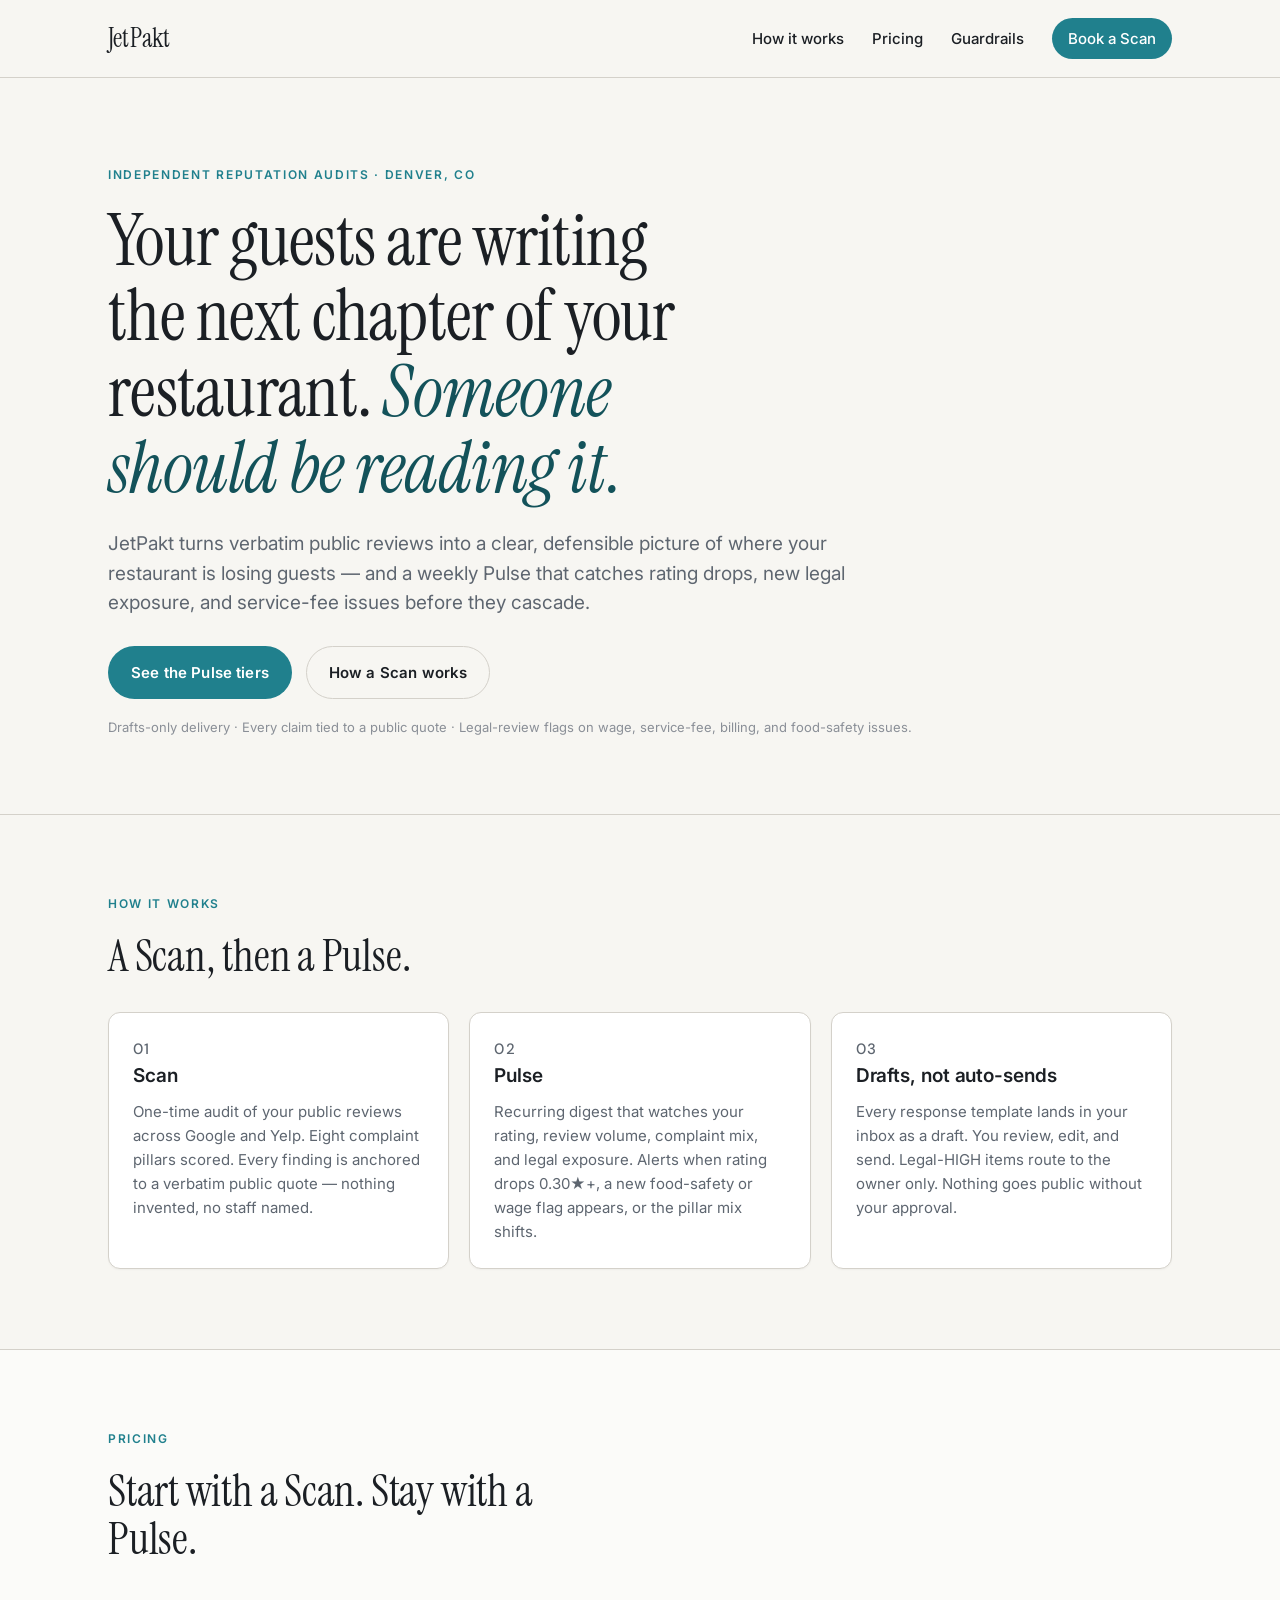
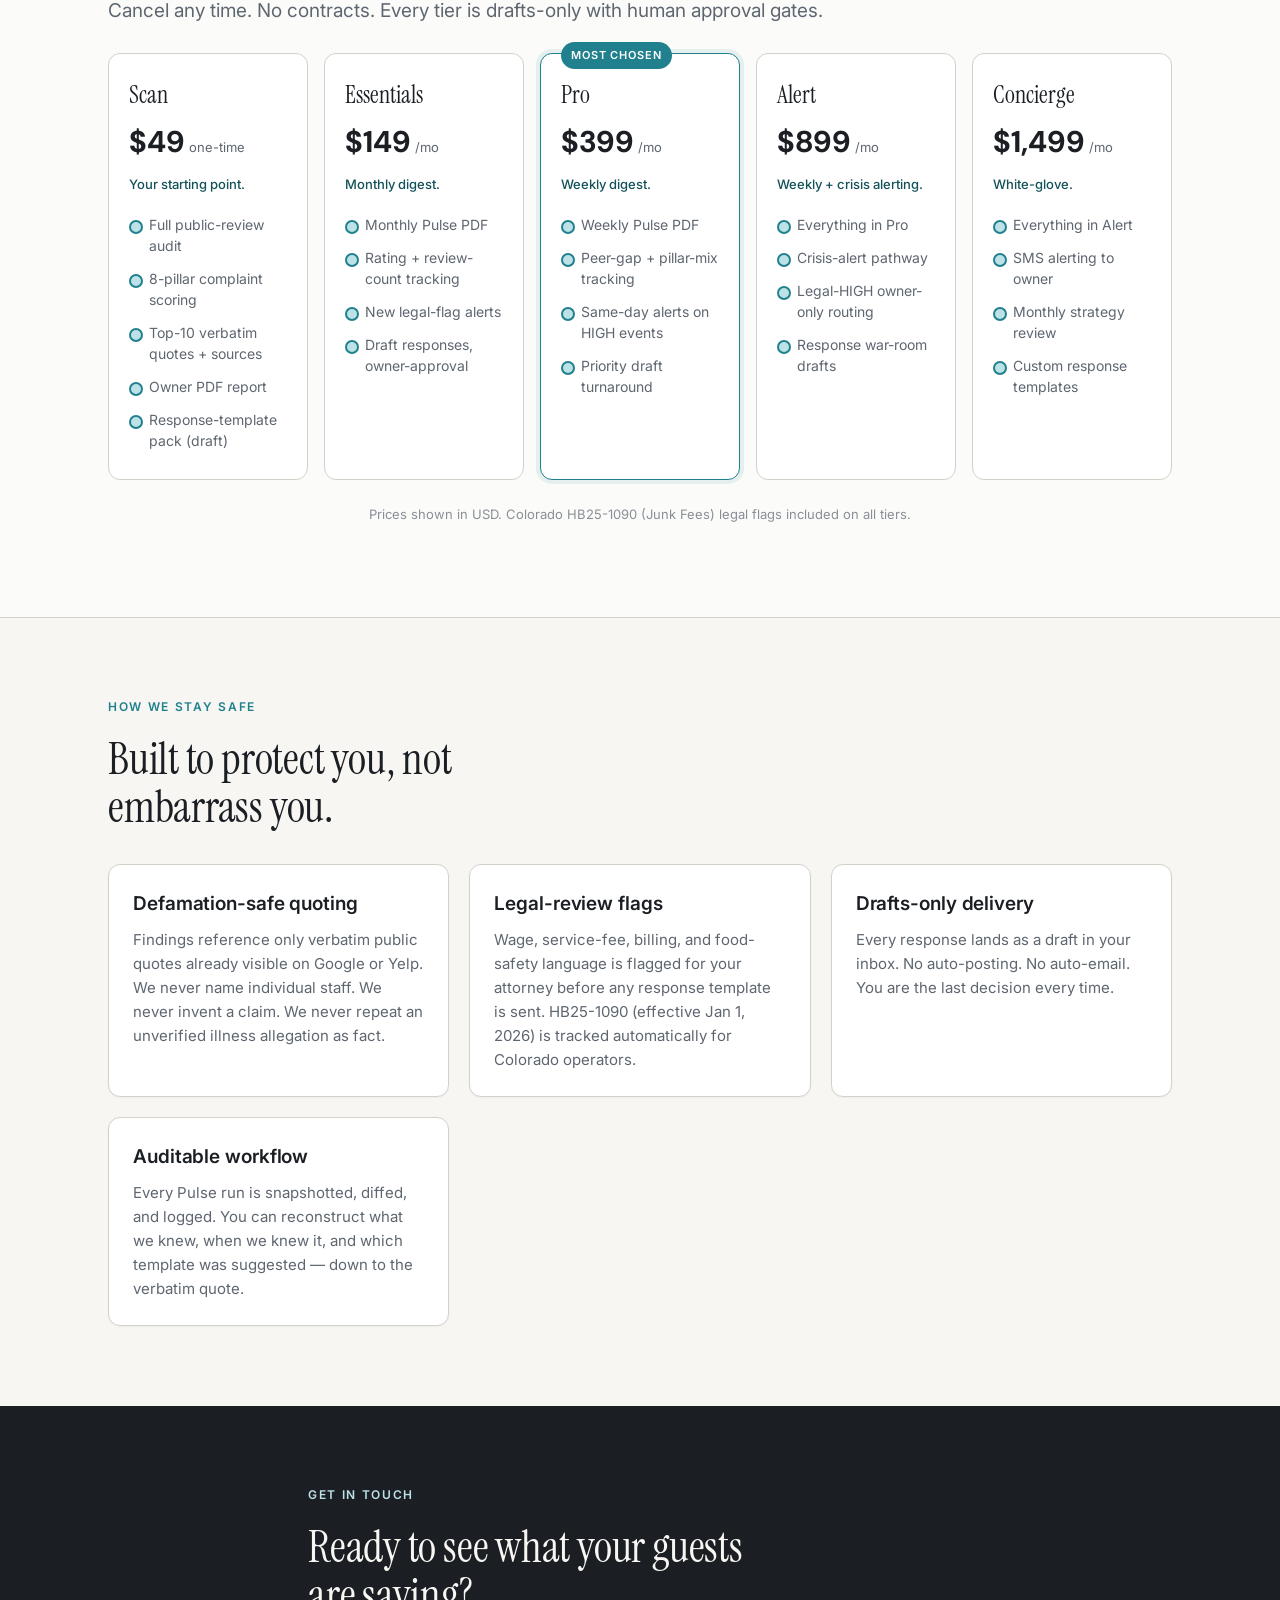
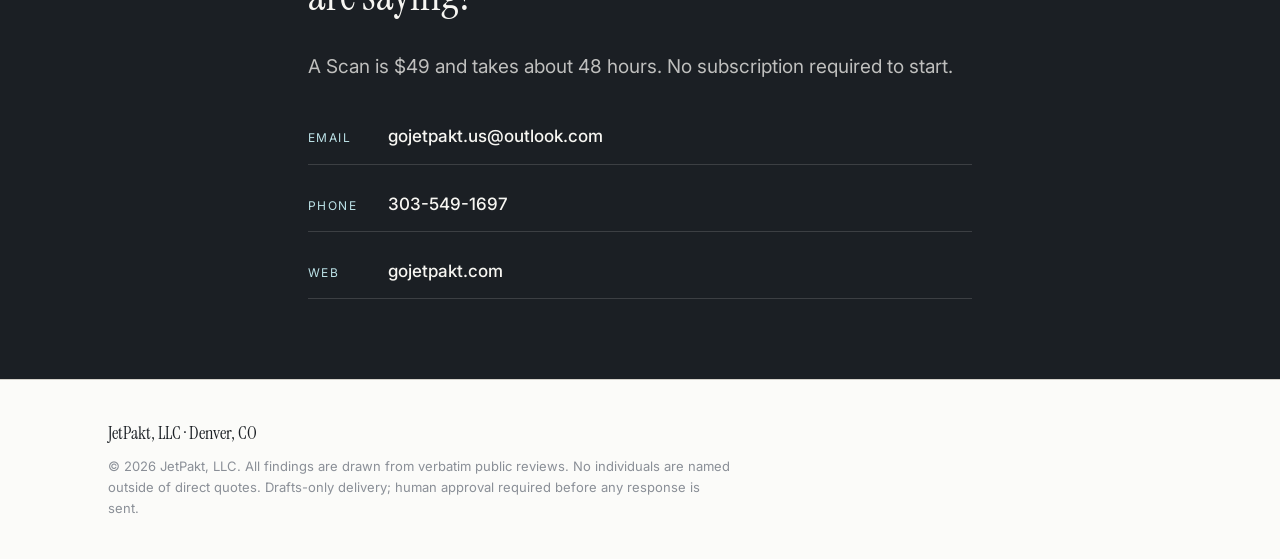
==== jetpakt-site/index.html @ 93d8b7d2 "Add JetPakt marketing landing + Netlify config - jetpakt-site/index.html, styles.css, README.md - In" ====
<!doctype html>
<html lang="en">
<head>
<meta charset="utf-8">
<meta name="viewport" content="width=device-width, initial-scale=1">
<title>JetPakt — Reputation Pulse for Denver Restaurants</title>
<meta name="description" content="JetPakt delivers an independent, verbatim-quoted reputation audit for Denver restaurants — with a recurring Pulse program that catches rating drops and legal risk before they become crises.">
<link rel="preconnect" href="https://fonts.googleapis.com">
<link rel="preconnect" href="https://fonts.gstatic.com" crossorigin>
<link href="https://fonts.googleapis.com/css2?family=Instrument+Serif:ital@0;1&family=Inter:wght@400;500;600;700&family=DM+Sans:wght@400;500;700&display=swap" rel="stylesheet">
<link rel="stylesheet" href="styles.css">
</head>
<body>

<header class="site-header">
  <div class="wrap">
    <a class="brand" href="/">
      <span class="brand-mark">JetPakt</span>
    </a>
    <nav class="site-nav">
      <a href="#how">How it works</a>
      <a href="#pricing">Pricing</a>
      <a href="#guardrails">Guardrails</a>
      <a class="nav-cta" href="#contact">Book a Scan</a>
    </nav>
  </div>
</header>

<main>

<section class="hero">
  <div class="wrap">
    <p class="eyebrow">Independent reputation audits · Denver, CO</p>
    <h1 class="display">
      Your guests are writing the next chapter of your restaurant. <em>Someone should be reading it.</em>
    </h1>
    <p class="lede">
      JetPakt turns verbatim public reviews into a clear, defensible picture of where your restaurant is losing guests — and a weekly Pulse that catches rating drops, new legal exposure, and service-fee issues before they cascade.
    </p>
    <div class="cta-row">
      <a class="btn btn-primary" href="#pricing">See the Pulse tiers</a>
      <a class="btn btn-ghost" href="#how">How a Scan works</a>
    </div>
    <p class="micro">Drafts-only delivery · Every claim tied to a public quote · Legal-review flags on wage, service-fee, billing, and food-safety issues.</p>
  </div>
</section>

<section class="section" id="how">
  <div class="wrap">
    <p class="eyebrow">How it works</p>
    <h2 class="h2">A Scan, then a Pulse.</h2>
    <div class="grid grid-3">
      <article class="card">
        <p class="card-num">01</p>
        <h3 class="h3">Scan</h3>
        <p>One-time audit of your public reviews across Google and Yelp. Eight complaint pillars scored. Every finding is anchored to a verbatim public quote — nothing invented, no staff named.</p>
      </article>
      <article class="card">
        <p class="card-num">02</p>
        <h3 class="h3">Pulse</h3>
        <p>Recurring digest that watches your rating, review volume, complaint mix, and legal exposure. Alerts when rating drops 0.30★+, a new food-safety or wage flag appears, or the pillar mix shifts.</p>
      </article>
      <article class="card">
        <p class="card-num">03</p>
        <h3 class="h3">Drafts, not auto-sends</h3>
        <p>Every response template lands in your inbox as a draft. You review, edit, and send. Legal-HIGH items route to the owner only. Nothing goes public without your approval.</p>
      </article>
    </div>
  </div>
</section>

<section class="section section-alt" id="pricing">
  <div class="wrap">
    <p class="eyebrow">Pricing</p>
    <h2 class="h2">Start with a Scan. Stay with a Pulse.</h2>
    <p class="lede narrow">Cancel any time. No contracts. Every tier is drafts-only with human approval gates.</p>

    <div class="pricing-row">
      <article class="tier">
        <h3 class="tier-name">Scan</h3>
        <p class="tier-price"><span class="amt">$49</span><span class="per">one-time</span></p>
        <p class="tier-tag">Your starting point.</p>
        <ul class="feat">
          <li>Full public-review audit</li>
          <li>8-pillar complaint scoring</li>
          <li>Top-10 verbatim quotes + sources</li>
          <li>Owner PDF report</li>
          <li>Response-template pack (draft)</li>
        </ul>
      </article>

      <article class="tier">
        <h3 class="tier-name">Essentials</h3>
        <p class="tier-price"><span class="amt">$149</span><span class="per">/mo</span></p>
        <p class="tier-tag">Monthly digest.</p>
        <ul class="feat">
          <li>Monthly Pulse PDF</li>
          <li>Rating + review-count tracking</li>
          <li>New legal-flag alerts</li>
          <li>Draft responses, owner-approval</li>
        </ul>
      </article>

      <article class="tier tier-featured">
        <p class="tier-badge">Most chosen</p>
        <h3 class="tier-name">Pro</h3>
        <p class="tier-price"><span class="amt">$399</span><span class="per">/mo</span></p>
        <p class="tier-tag">Weekly digest.</p>
        <ul class="feat">
          <li>Weekly Pulse PDF</li>
          <li>Peer-gap + pillar-mix tracking</li>
          <li>Same-day alerts on HIGH events</li>
          <li>Priority draft turnaround</li>
        </ul>
      </article>

      <article class="tier">
        <h3 class="tier-name">Alert</h3>
        <p class="tier-price"><span class="amt">$899</span><span class="per">/mo</span></p>
        <p class="tier-tag">Weekly + crisis alerting.</p>
        <ul class="feat">
          <li>Everything in Pro</li>
          <li>Crisis-alert pathway</li>
          <li>Legal-HIGH owner-only routing</li>
          <li>Response war-room drafts</li>
        </ul>
      </article>

      <article class="tier">
        <h3 class="tier-name">Concierge</h3>
        <p class="tier-price"><span class="amt">$1,499</span><span class="per">/mo</span></p>
        <p class="tier-tag">White-glove.</p>
        <ul class="feat">
          <li>Everything in Alert</li>
          <li>SMS alerting to owner</li>
          <li>Monthly strategy review</li>
          <li>Custom response templates</li>
        </ul>
      </article>
    </div>
    <p class="micro center">Prices shown in USD. Colorado HB25-1090 (Junk Fees) legal flags included on all tiers.</p>
  </div>
</section>

<section class="section" id="guardrails">
  <div class="wrap">
    <p class="eyebrow">How we stay safe</p>
    <h2 class="h2">Built to protect you, not embarrass you.</h2>
    <div class="grid grid-2">
      <article class="card">
        <h3 class="h3">Defamation-safe quoting</h3>
        <p>Findings reference only verbatim public quotes already visible on Google or Yelp. We never name individual staff. We never invent a claim. We never repeat an unverified illness allegation as fact.</p>
      </article>
      <article class="card">
        <h3 class="h3">Legal-review flags</h3>
        <p>Wage, service-fee, billing, and food-safety language is flagged for your attorney before any response template is sent. HB25-1090 (effective Jan 1, 2026) is tracked automatically for Colorado operators.</p>
      </article>
      <article class="card">
        <h3 class="h3">Drafts-only delivery</h3>
        <p>Every response lands as a draft in your inbox. No auto-posting. No auto-email. You are the last decision every time.</p>
      </article>
      <article class="card">
        <h3 class="h3">Auditable workflow</h3>
        <p>Every Pulse run is snapshotted, diffed, and logged. You can reconstruct what we knew, when we knew it, and which template was suggested — down to the verbatim quote.</p>
      </article>
    </div>
  </div>
</section>

<section class="section section-contact" id="contact">
  <div class="wrap narrow">
    <p class="eyebrow">Get in touch</p>
    <h2 class="h2">Ready to see what your guests are saying?</h2>
    <p class="lede">A Scan is $49 and takes about 48 hours. No subscription required to start.</p>
    <ul class="contact-list">
      <li><span class="label">Email</span><a href="mailto:gojetpakt.us@outlook.com">gojetpakt.us@outlook.com</a></li>
      <li><span class="label">Phone</span><a href="tel:+13035491697">303-549-1697</a></li>
      <li><span class="label">Web</span><a href="https://gojetpakt.com">gojetpakt.com</a></li>
    </ul>
  </div>
</section>

</main>

<footer class="site-footer">
  <div class="wrap">
    <p class="footer-brand">JetPakt, LLC · Denver, CO</p>
    <p class="footer-meta">© 2026 JetPakt, LLC. All findings are drawn from verbatim public reviews. No individuals are named outside of direct quotes. Drafts-only delivery; human approval required before any response is sent.</p>
  </div>
</footer>

</body>
</html>
---- jetpakt-site/styles.css ----
/* JetPakt — Marketing Landing
   Palette: Teal #20808D / Cream #F7F6F2 / Ink #1B1F24
   Typography: Instrument Serif (display) / Inter (UI) / DM Sans (numeric) */

:root {
  --teal: #20808D;
  --teal-ink: #13525A;
  --teal-soft: #BCE2E7;
  --cream: #F7F6F2;
  --surface: #FBFBF9;
  --border: #D4D1CA;
  --ink: #1B1F24;
  --ink-muted: #5E6670;
  --ink-faint: #8A8F97;
  --danger: #A13544;
  --maxw: 1120px;
  --shadow-sm: 0 1px 2px rgba(27, 31, 36, .04);
  --shadow-md: 0 4px 16px rgba(27, 31, 36, .06);
  --radius: 12px;
}

* { box-sizing: border-box; }

html, body { margin: 0; padding: 0; }

body {
  background: var(--cream);
  color: var(--ink);
  font-family: "Inter", system-ui, -apple-system, "Segoe UI", sans-serif;
  font-size: 17px;
  line-height: 1.55;
  -webkit-font-smoothing: antialiased;
  text-rendering: optimizeLegibility;
}

a { color: var(--teal); text-decoration: none; }
a:hover { color: var(--teal-ink); }

.wrap {
  max-width: var(--maxw);
  margin: 0 auto;
  padding: 0 28px;
}

.narrow { max-width: 720px; margin-left: auto; margin-right: auto; }

/* ---------- Header ---------- */

.site-header {
  position: sticky; top: 0; z-index: 40;
  background: rgba(247, 246, 242, .85);
  backdrop-filter: saturate(140%) blur(10px);
  -webkit-backdrop-filter: saturate(140%) blur(10px);
  border-bottom: 1px solid var(--border);
}

.site-header .wrap {
  display: flex; align-items: center; justify-content: space-between;
  padding-top: 18px; padding-bottom: 18px;
}

.brand-mark {
  font-family: "Instrument Serif", serif;
  font-size: 26px;
  letter-spacing: .2px;
  color: var(--ink);
}

.site-nav { display: flex; gap: 28px; align-items: center; }
.site-nav a {
  color: var(--ink);
  font-size: 15px;
  font-weight: 500;
}
.site-nav a:hover { color: var(--teal); }

.nav-cta {
  background: var(--teal);
  color: #fff !important;
  padding: 9px 16px;
  border-radius: 999px;
  font-weight: 600;
}
.nav-cta:hover { background: var(--teal-ink); color: #fff !important; }

/* ---------- Hero ---------- */

.hero { padding: 88px 0 64px; }

.eyebrow {
  font-family: "Inter", sans-serif;
  font-size: 12px;
  font-weight: 600;
  letter-spacing: .14em;
  text-transform: uppercase;
  color: var(--teal);
  margin: 0 0 18px;
}

.display {
  font-family: "Instrument Serif", serif;
  font-weight: 400;
  font-size: clamp(40px, 6.2vw, 72px);
  line-height: 1.05;
  letter-spacing: -0.01em;
  margin: 0 0 24px;
  max-width: 18ch;
  color: var(--ink);
}

.display em {
  font-style: italic;
  color: var(--teal-ink);
}

.lede {
  font-size: 19px;
  line-height: 1.55;
  color: var(--ink-muted);
  max-width: 62ch;
  margin: 0 0 28px;
}

.lede.narrow { margin-left: 0; }

.cta-row { display: flex; gap: 14px; flex-wrap: wrap; margin-bottom: 18px; }

.btn {
  display: inline-block;
  padding: 14px 22px;
  border-radius: 999px;
  font-weight: 600;
  font-size: 15px;
  letter-spacing: .01em;
  border: 1px solid transparent;
  transition: background .15s ease, border-color .15s ease, color .15s ease;
}

.btn-primary {
  background: var(--teal);
  color: #fff;
}
.btn-primary:hover { background: var(--teal-ink); color: #fff; }

.btn-ghost {
  background: transparent;
  color: var(--ink);
  border-color: var(--border);
}
.btn-ghost:hover { border-color: var(--ink); }

.micro {
  font-size: 13px;
  color: var(--ink-faint);
  margin-top: 12px;
}
.micro.center { text-align: center; margin-top: 24px; }

/* ---------- Sections ---------- */

.section { padding: 80px 0; border-top: 1px solid var(--border); }
.section-alt { background: var(--surface); }

.h2 {
  font-family: "Instrument Serif", serif;
  font-weight: 400;
  font-size: clamp(30px, 4vw, 44px);
  line-height: 1.1;
  letter-spacing: -0.005em;
  margin: 0 0 32px;
  max-width: 22ch;
}

.h3 {
  font-family: "Inter", sans-serif;
  font-weight: 600;
  font-size: 19px;
  margin: 0 0 10px;
  letter-spacing: -0.005em;
}

.grid { display: grid; gap: 20px; }
.grid-2 { grid-template-columns: repeat(auto-fit, minmax(280px, 1fr)); }
.grid-3 { grid-template-columns: repeat(auto-fit, minmax(260px, 1fr)); }

.card {
  background: #fff;
  border: 1px solid var(--border);
  border-radius: var(--radius);
  padding: 24px;
  box-shadow: var(--shadow-sm);
}

.card p { color: var(--ink-muted); margin: 0; font-size: 15px; line-height: 1.6; }

.card-num {
  font-family: "DM Sans", sans-serif;
  font-weight: 500;
  font-size: 13px;
  color: var(--teal);
  letter-spacing: .08em;
  margin: 0 0 10px;
}

/* ---------- Pricing ---------- */

.pricing-row {
  display: grid;
  grid-template-columns: repeat(auto-fit, minmax(200px, 1fr));
  gap: 16px;
  margin-top: 12px;
}

.tier {
  background: #fff;
  border: 1px solid var(--border);
  border-radius: var(--radius);
  padding: 22px 20px;
  position: relative;
  display: flex;
  flex-direction: column;
}

.tier-featured {
  border-color: var(--teal);
  box-shadow: 0 0 0 4px rgba(32, 128, 141, .10);
}

.tier-badge {
  position: absolute;
  top: -12px;
  left: 20px;
  background: var(--teal);
  color: #fff;
  font-size: 11px;
  font-weight: 600;
  letter-spacing: .08em;
  text-transform: uppercase;
  padding: 5px 10px;
  border-radius: 999px;
  margin: 0;
}

.tier-name {
  font-family: "Instrument Serif", serif;
  font-weight: 400;
  font-size: 24px;
  margin: 0 0 6px;
  color: var(--ink);
}

.tier-price { margin: 0 0 4px; }
.tier-price .amt {
  font-family: "DM Sans", sans-serif;
  font-weight: 700;
  font-size: 30px;
  font-variant-numeric: tabular-nums lining-nums;
  color: var(--ink);
}
.tier-price .per {
  font-size: 13px;
  color: var(--ink-muted);
  margin-left: 4px;
}

.tier-tag {
  font-size: 13px;
  color: var(--teal-ink);
  margin: 4px 0 14px;
  font-weight: 500;
}

.feat { list-style: none; padding: 0; margin: 0; }
.feat li {
  font-size: 14px;
  line-height: 1.5;
  color: var(--ink-muted);
  padding: 6px 0 6px 20px;
  position: relative;
}
.feat li::before {
  content: "";
  position: absolute;
  left: 0; top: 12px;
  width: 10px; height: 10px;
  border-radius: 50%;
  background: var(--teal-soft);
  border: 2px solid var(--teal);
}

/* ---------- Contact ---------- */

.section-contact { background: var(--ink); color: var(--cream); border-top: none; }
.section-contact .eyebrow { color: var(--teal-soft); }
.section-contact .h2 { color: var(--cream); }
.section-contact .lede { color: rgba(247, 246, 242, .75); }

.contact-list {
  list-style: none; padding: 0;
  margin: 24px 0 0;
  display: grid;
  gap: 12px;
}
.contact-list li {
  display: grid;
  grid-template-columns: 80px 1fr;
  align-items: baseline;
  padding: 14px 0;
  border-bottom: 1px solid rgba(247, 246, 242, .15);
}
.contact-list .label {
  font-size: 12px;
  letter-spacing: .12em;
  text-transform: uppercase;
  color: var(--teal-soft);
}
.contact-list a {
  color: var(--cream);
  font-size: 17px;
  font-weight: 500;
}
.contact-list a:hover { color: var(--teal-soft); }

/* ---------- Footer ---------- */

.site-footer {
  background: var(--surface);
  border-top: 1px solid var(--border);
  padding: 40px 0;
}
.footer-brand {
  font-family: "Instrument Serif", serif;
  font-size: 18px;
  margin: 0 0 8px;
  color: var(--ink);
}
.footer-meta {
  font-size: 13px;
  color: var(--ink-faint);
  max-width: 78ch;
  margin: 0;
  line-height: 1.6;
}

/* ---------- Responsive ---------- */

@media (max-width: 720px) {
  .site-nav { gap: 14px; }
  .site-nav a:not(.nav-cta) { display: none; }
  .hero { padding: 56px 0 40px; }
  .section { padding: 56px 0; }
}

@media (prefers-reduced-motion: reduce) {
  * { transition: none !important; animation: none !important; }
}
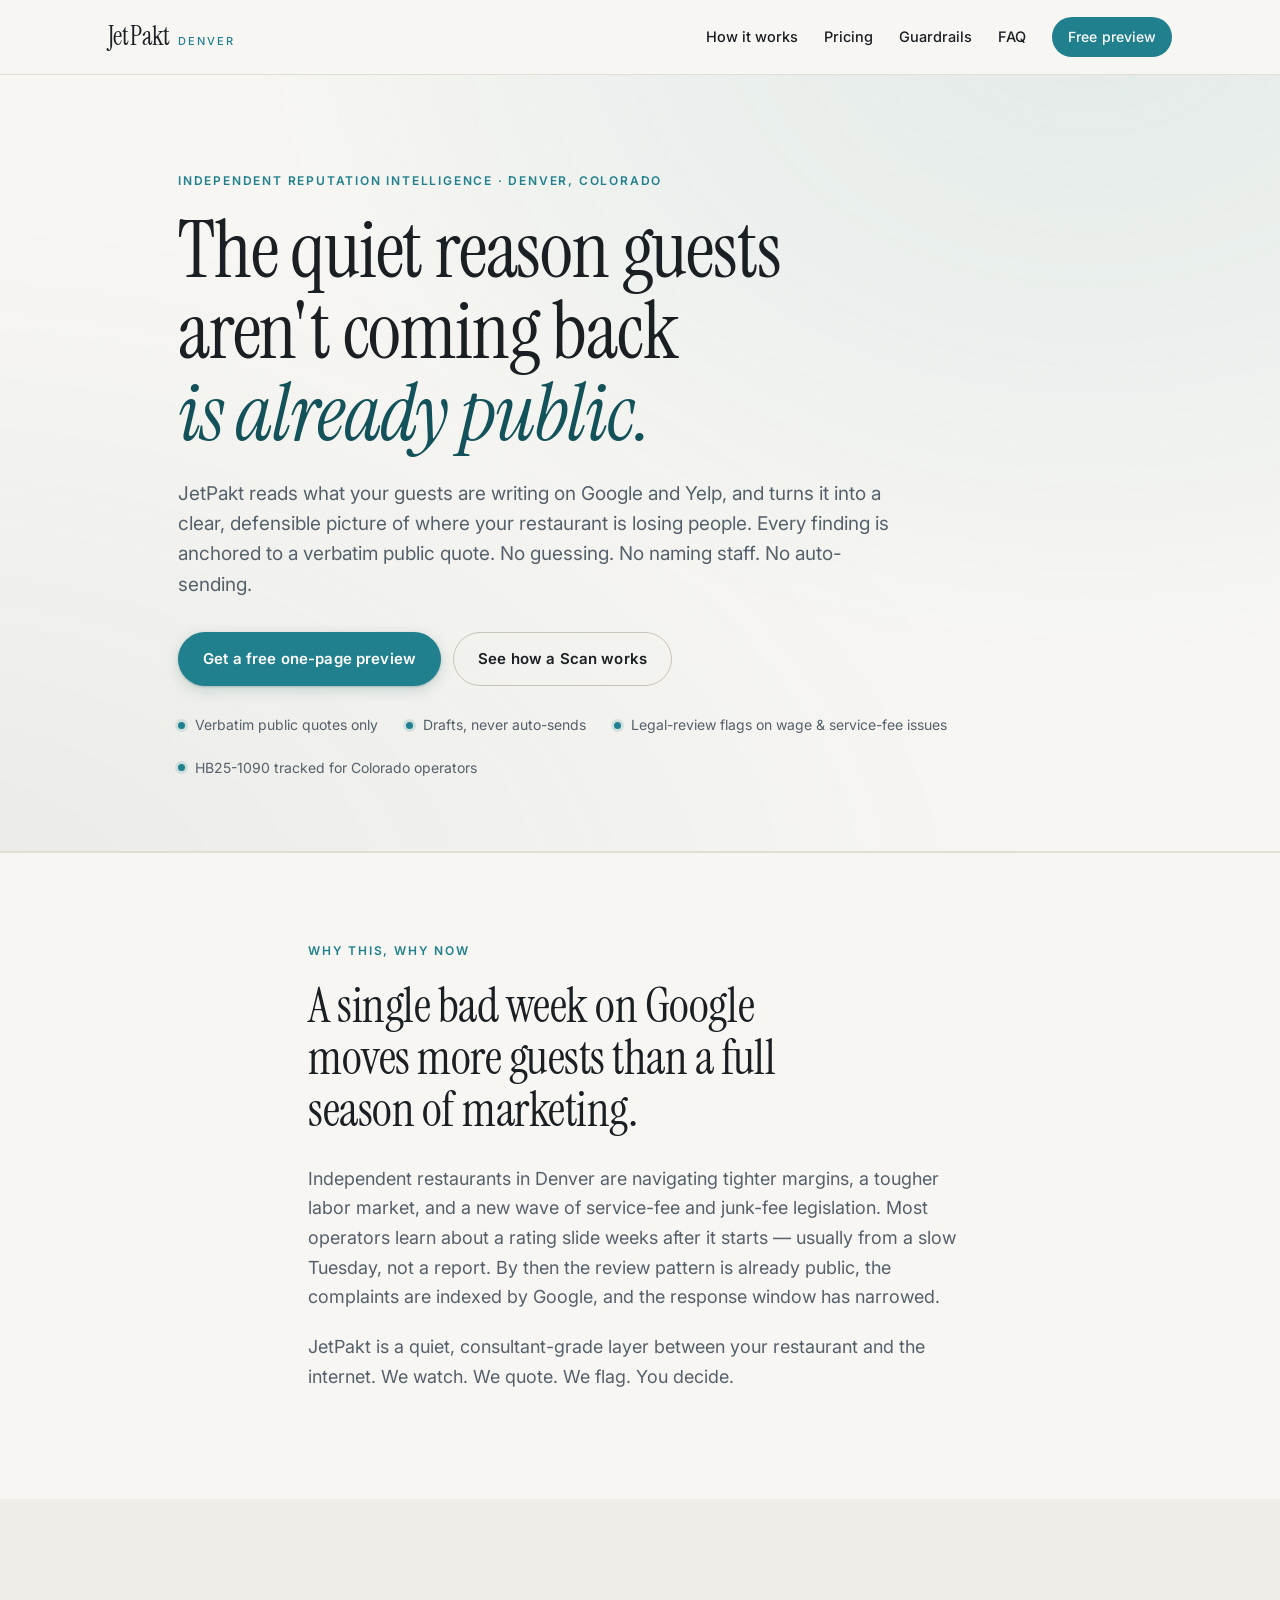
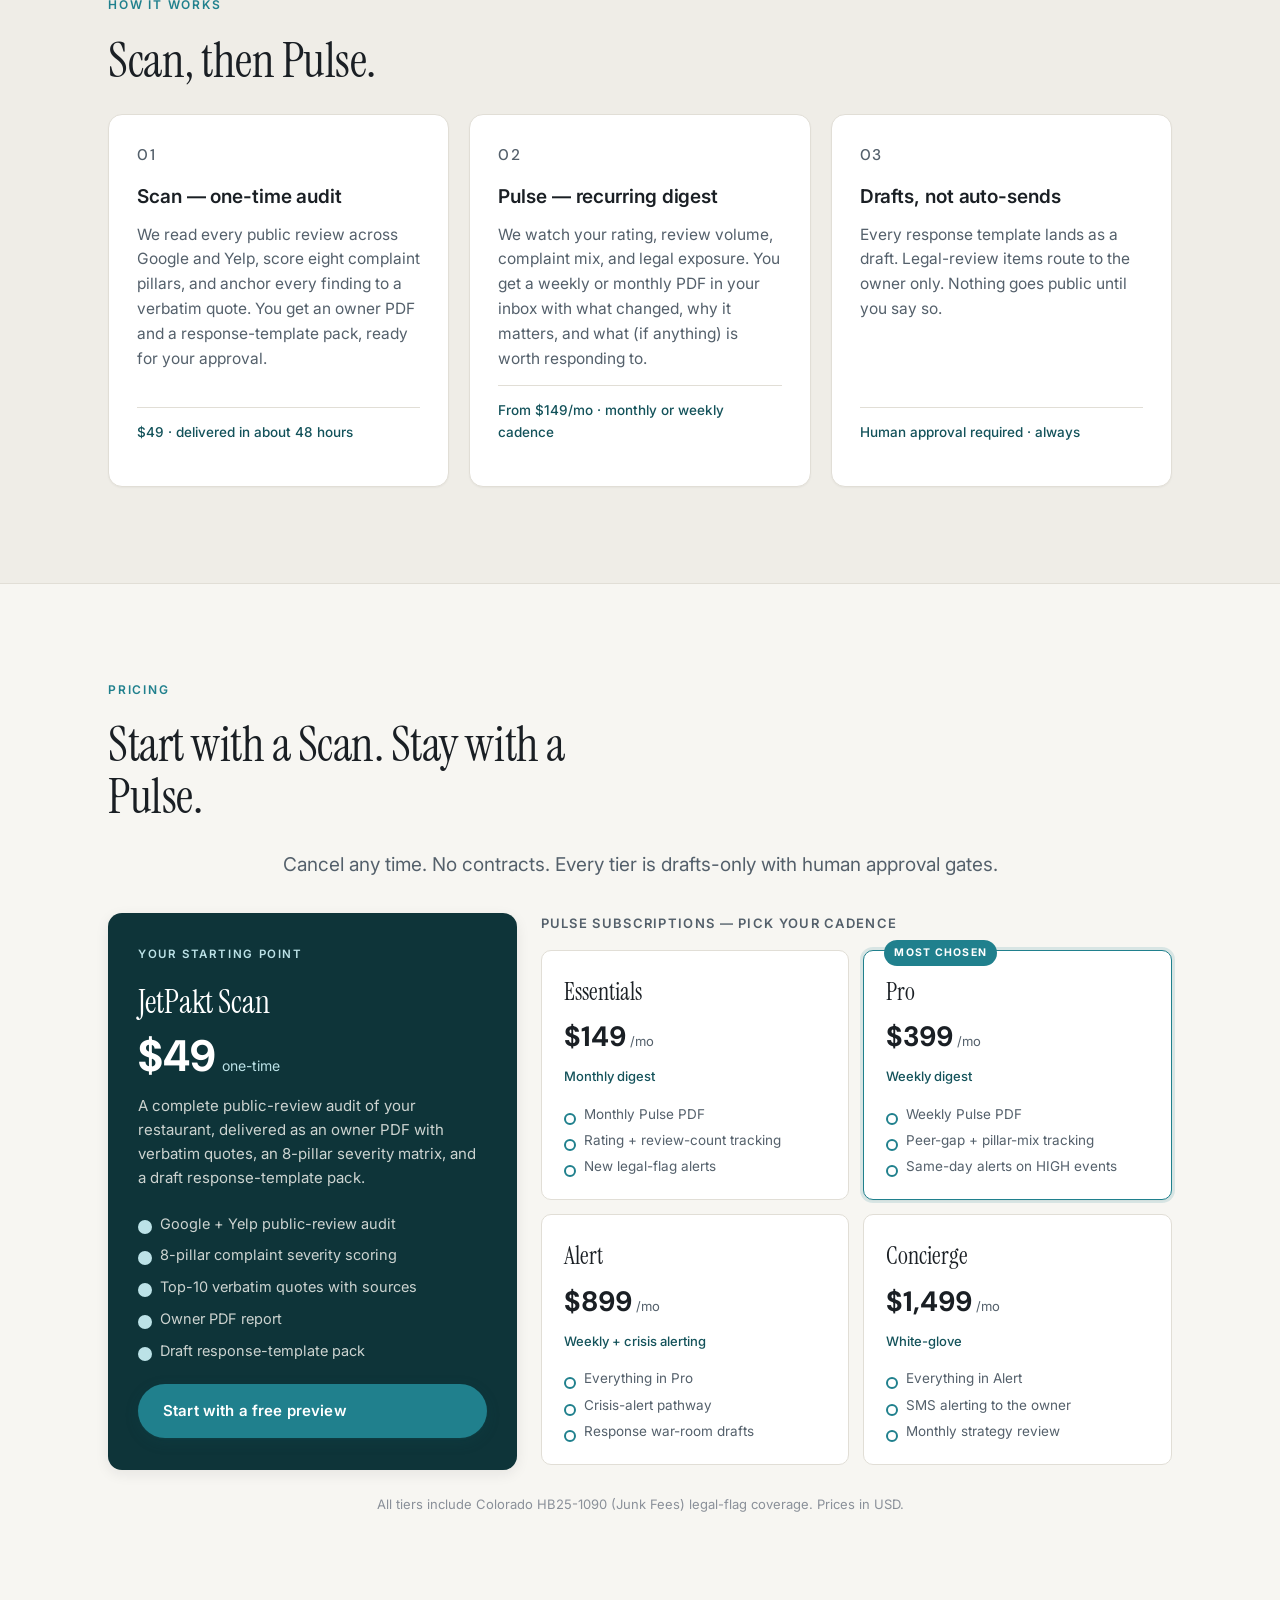
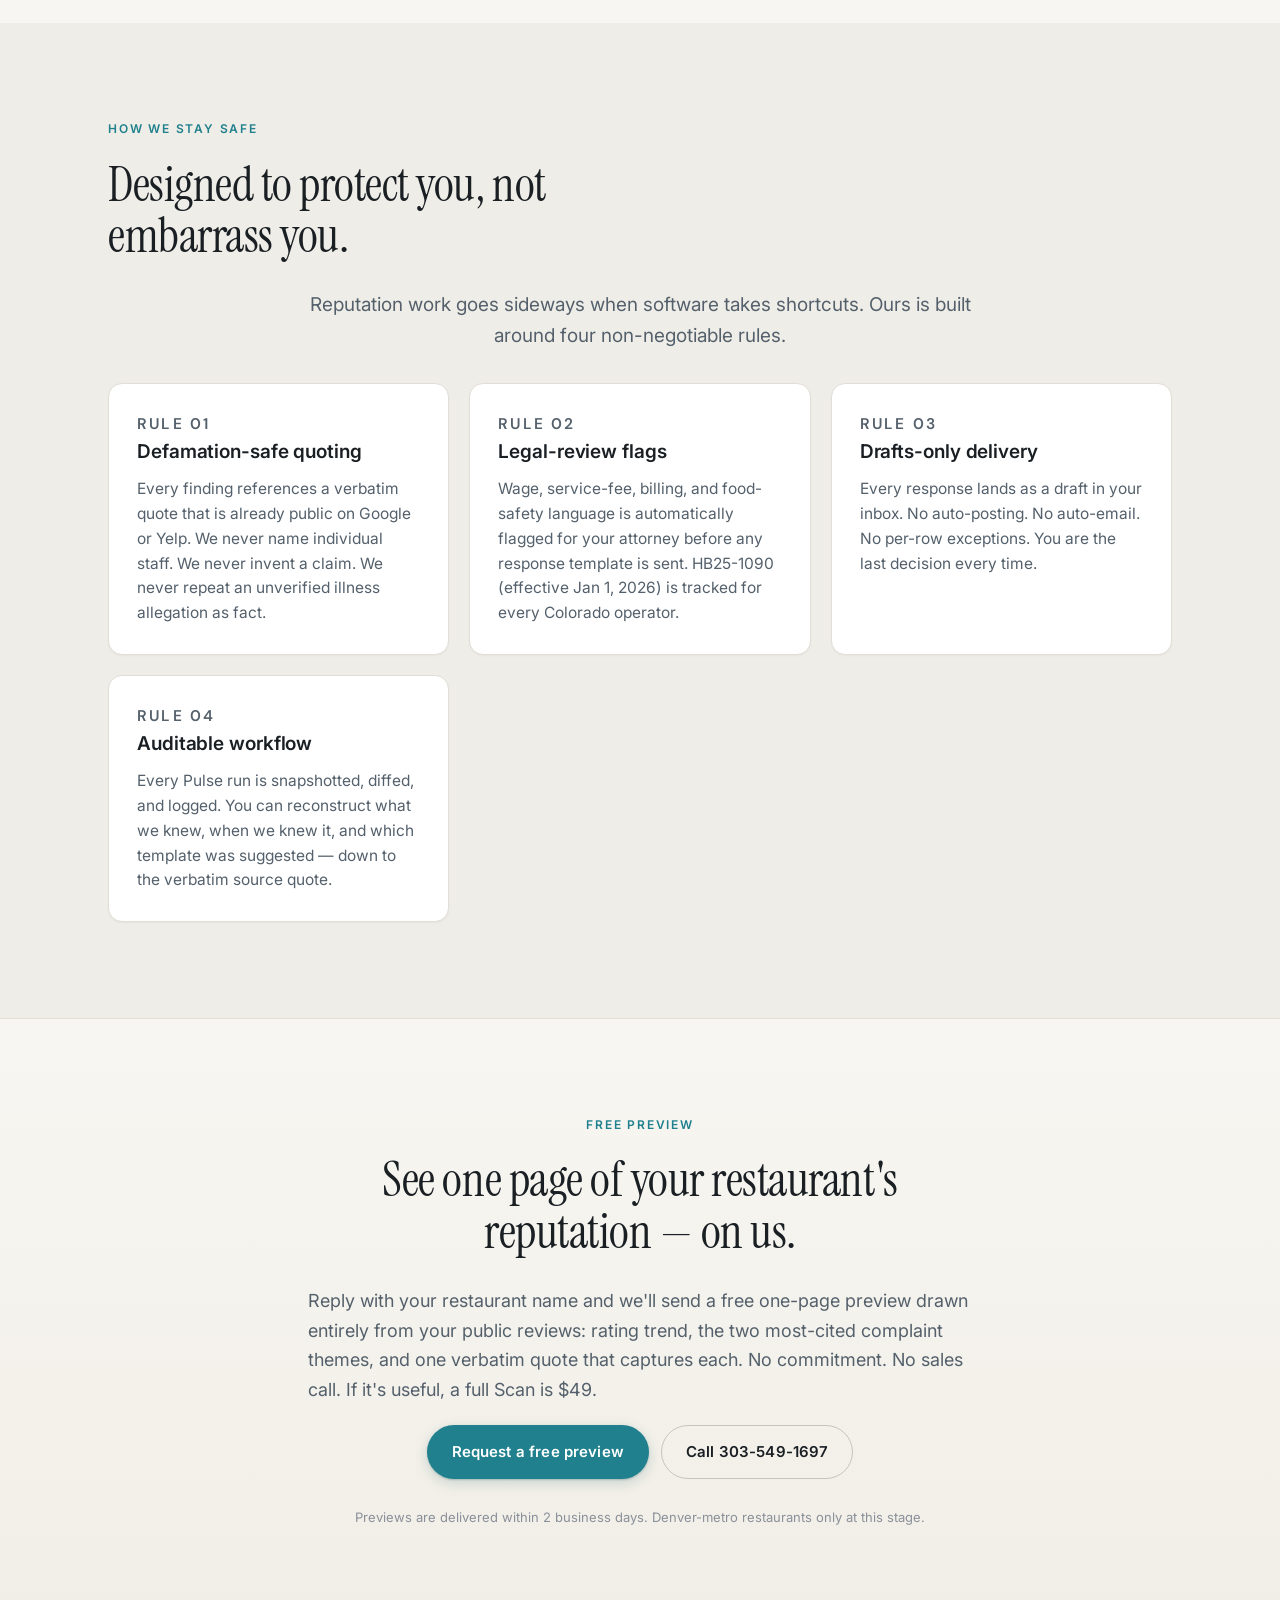
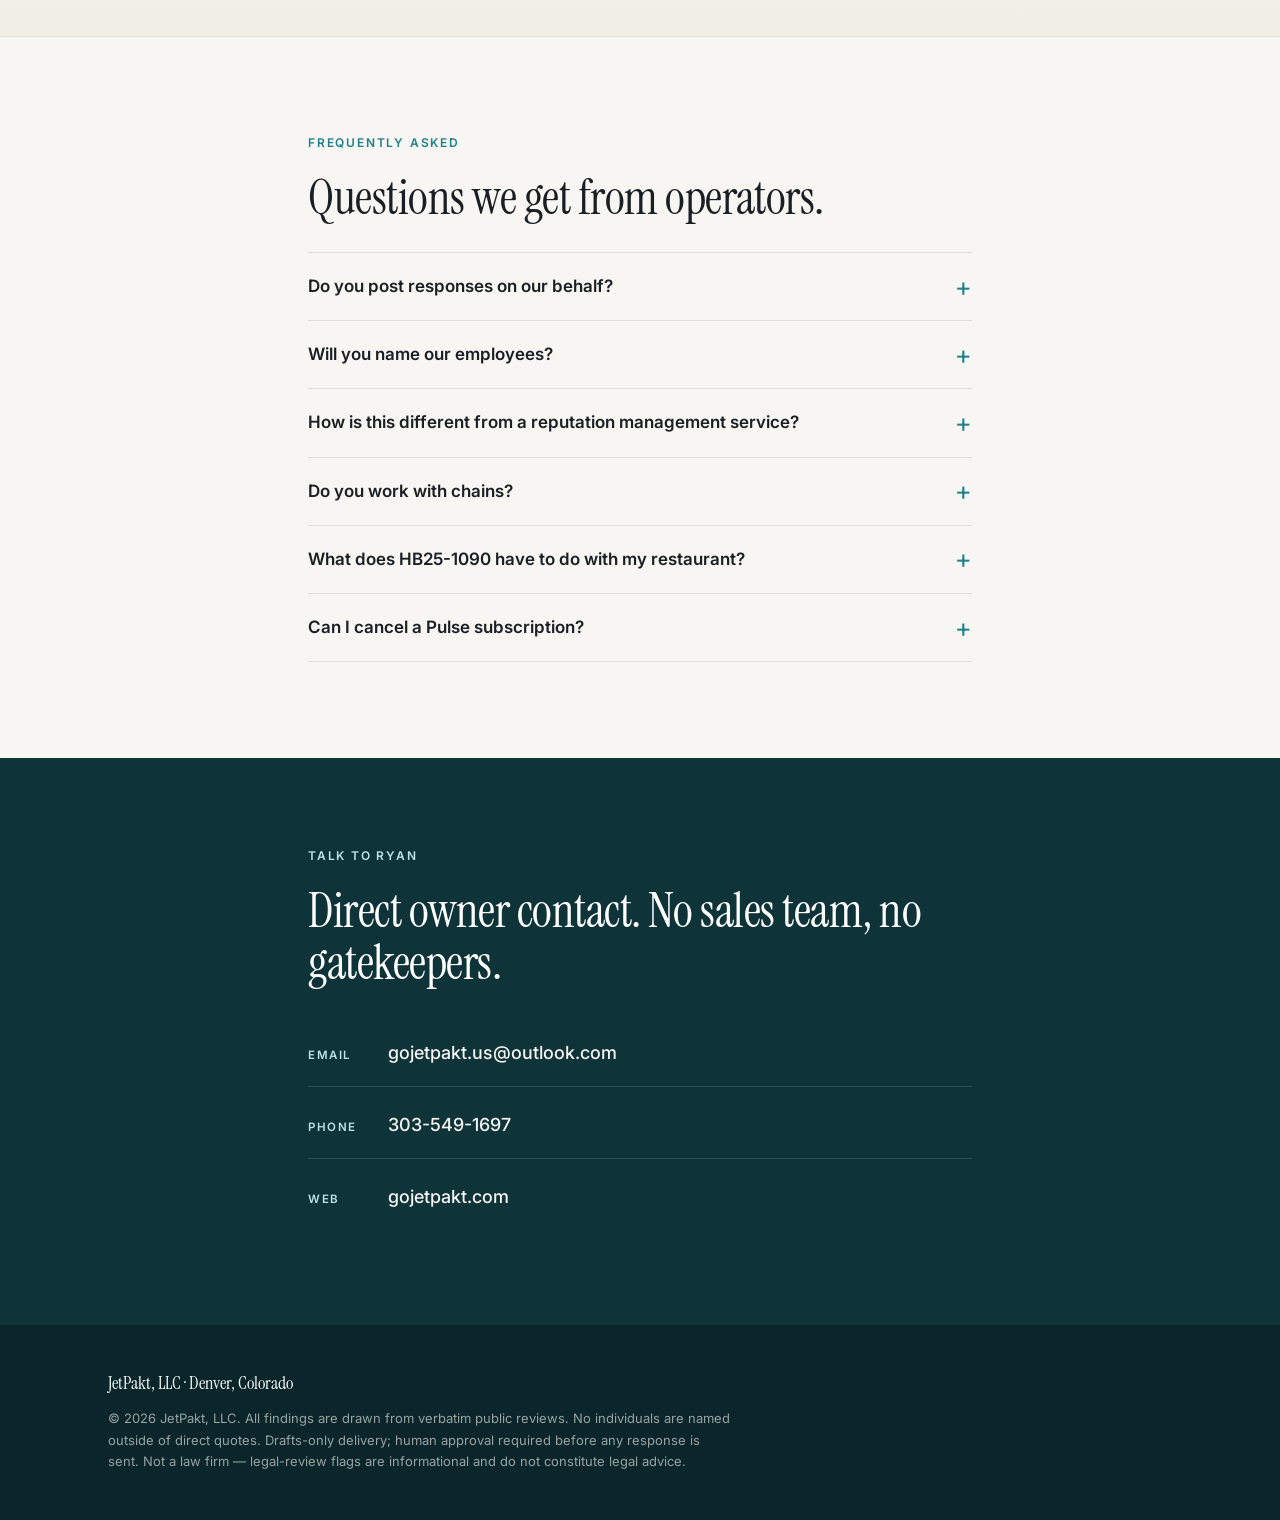
==== commit ef59c3bf: "Site redesign v2: deeper professionalism pass - New hero: 'quiet reason guests aren't coming back is" ====
--- a/jetpakt-site/index.html
+++ b/jetpakt-site/index.html
@@ -3,8 +3,9 @@
 <head>
 <meta charset="utf-8">
 <meta name="viewport" content="width=device-width, initial-scale=1">
-<title>JetPakt — Reputation Pulse for Denver Restaurants</title>
-<meta name="description" content="JetPakt delivers an independent, verbatim-quoted reputation audit for Denver restaurants — with a recurring Pulse program that catches rating drops and legal risk before they become crises.">
+<title>JetPakt — Reputation Pulse for Independent Denver Restaurants</title>
+<meta name="description" content="JetPakt gives independent Denver restaurants a defensible, verbatim-quoted picture of their public reputation — and catches rating drops, new legal exposure, and service-fee risks before they cost guests.">
+<meta name="theme-color" content="#0E3439">
 <link rel="preconnect" href="https://fonts.googleapis.com">
 <link rel="preconnect" href="https://fonts.gstatic.com" crossorigin>
 <link href="https://fonts.googleapis.com/css2?family=Instrument+Serif:ital@0;1&family=Inter:wght@400;500;600;700&family=DM+Sans:wght@400;500;700&display=swap" rel="stylesheet">
@@ -13,165 +14,256 @@
 <body>
 
 <header class="site-header">
-  <div class="wrap">
+  <div class="wrap header-inner">
     <a class="brand" href="/">
       <span class="brand-mark">JetPakt</span>
+      <span class="brand-sub">Denver</span>
     </a>
-    <nav class="site-nav">
+    <nav class="site-nav" aria-label="Primary">
       <a href="#how">How it works</a>
       <a href="#pricing">Pricing</a>
       <a href="#guardrails">Guardrails</a>
-      <a class="nav-cta" href="#contact">Book a Scan</a>
+      <a href="#faq">FAQ</a>
+      <a class="nav-cta" href="#preview">Free preview</a>
     </nav>
   </div>
 </header>
 
 <main>
 
+<!-- ============== HERO ============== -->
 <section class="hero">
-  <div class="wrap">
-    <p class="eyebrow">Independent reputation audits · Denver, CO</p>
+  <div class="wrap hero-inner">
+    <p class="eyebrow">Independent reputation intelligence · Denver, Colorado</p>
     <h1 class="display">
-      Your guests are writing the next chapter of your restaurant. <em>Someone should be reading it.</em>
+      The quiet reason guests aren't coming back<br>
+      <em>is already public.</em>
     </h1>
     <p class="lede">
-      JetPakt turns verbatim public reviews into a clear, defensible picture of where your restaurant is losing guests — and a weekly Pulse that catches rating drops, new legal exposure, and service-fee issues before they cascade.
+      JetPakt reads what your guests are writing on Google and Yelp, and turns it into a clear, defensible picture of where your restaurant is losing people. Every finding is anchored to a verbatim public quote. No guessing. No naming staff. No auto-sending.
     </p>
     <div class="cta-row">
-      <a class="btn btn-primary" href="#pricing">See the Pulse tiers</a>
-      <a class="btn btn-ghost" href="#how">How a Scan works</a>
-    </div>
-    <p class="micro">Drafts-only delivery · Every claim tied to a public quote · Legal-review flags on wage, service-fee, billing, and food-safety issues.</p>
-  </div>
-</section>
-
-<section class="section" id="how">
+      <a class="btn btn-primary" href="#preview">Get a free one-page preview</a>
+      <a class="btn btn-ghost" href="#how">See how a Scan works</a>
+    </div>
+    <ul class="hero-proofs">
+      <li><span class="dot"></span> Verbatim public quotes only</li>
+      <li><span class="dot"></span> Drafts, never auto-sends</li>
+      <li><span class="dot"></span> Legal-review flags on wage &amp; service-fee issues</li>
+      <li><span class="dot"></span> HB25-1090 tracked for Colorado operators</li>
+    </ul>
+  </div>
+</section>
+
+<!-- ============== WHY NOW ============== -->
+<section class="section section-narrative">
+  <div class="wrap narrow">
+    <p class="eyebrow">Why this, why now</p>
+    <h2 class="h2">A single bad week on Google moves more guests than a full season of marketing.</h2>
+    <p class="body-lg">
+      Independent restaurants in Denver are navigating tighter margins, a tougher labor market, and a new wave of service-fee and junk-fee legislation. Most operators learn about a rating slide weeks after it starts — usually from a slow Tuesday, not a report. By then the review pattern is already public, the complaints are indexed by Google, and the response window has narrowed.
+    </p>
+    <p class="body-lg">
+      JetPakt is a quiet, consultant-grade layer between your restaurant and the internet. We watch. We quote. We flag. You decide.
+    </p>
+  </div>
+</section>
+
+<!-- ============== HOW IT WORKS ============== -->
+<section class="section section-alt" id="how">
   <div class="wrap">
     <p class="eyebrow">How it works</p>
-    <h2 class="h2">A Scan, then a Pulse.</h2>
-    <div class="grid grid-3">
-      <article class="card">
-        <p class="card-num">01</p>
-        <h3 class="h3">Scan</h3>
-        <p>One-time audit of your public reviews across Google and Yelp. Eight complaint pillars scored. Every finding is anchored to a verbatim public quote — nothing invented, no staff named.</p>
-      </article>
-      <article class="card">
-        <p class="card-num">02</p>
-        <h3 class="h3">Pulse</h3>
-        <p>Recurring digest that watches your rating, review volume, complaint mix, and legal exposure. Alerts when rating drops 0.30★+, a new food-safety or wage flag appears, or the pillar mix shifts.</p>
-      </article>
-      <article class="card">
-        <p class="card-num">03</p>
+    <h2 class="h2">Scan, then Pulse.</h2>
+    <div class="steps">
+      <article class="step">
+        <p class="step-num">01</p>
+        <h3 class="h3">Scan — one-time audit</h3>
+        <p>We read every public review across Google and Yelp, score eight complaint pillars, and anchor every finding to a verbatim quote. You get an owner PDF and a response-template pack, ready for your approval.</p>
+        <p class="step-meta">$49 · delivered in about 48 hours</p>
+      </article>
+      <article class="step">
+        <p class="step-num">02</p>
+        <h3 class="h3">Pulse — recurring digest</h3>
+        <p>We watch your rating, review volume, complaint mix, and legal exposure. You get a weekly or monthly PDF in your inbox with what changed, why it matters, and what (if anything) is worth responding to.</p>
+        <p class="step-meta">From $149/mo · monthly or weekly cadence</p>
+      </article>
+      <article class="step">
+        <p class="step-num">03</p>
         <h3 class="h3">Drafts, not auto-sends</h3>
-        <p>Every response template lands in your inbox as a draft. You review, edit, and send. Legal-HIGH items route to the owner only. Nothing goes public without your approval.</p>
-      </article>
-    </div>
-  </div>
-</section>
-
-<section class="section section-alt" id="pricing">
+        <p>Every response template lands as a draft. Legal-review items route to the owner only. Nothing goes public until you say so.</p>
+        <p class="step-meta">Human approval required · always</p>
+      </article>
+    </div>
+  </div>
+</section>
+
+<!-- ============== PRICING ============== -->
+<section class="section" id="pricing">
   <div class="wrap">
     <p class="eyebrow">Pricing</p>
     <h2 class="h2">Start with a Scan. Stay with a Pulse.</h2>
     <p class="lede narrow">Cancel any time. No contracts. Every tier is drafts-only with human approval gates.</p>
 
-    <div class="pricing-row">
-      <article class="tier">
-        <h3 class="tier-name">Scan</h3>
-        <p class="tier-price"><span class="amt">$49</span><span class="per">one-time</span></p>
-        <p class="tier-tag">Your starting point.</p>
+    <div class="price-band">
+      <div class="price-feature">
+        <p class="price-feature-tag">Your starting point</p>
+        <p class="price-feature-name">JetPakt Scan</p>
+        <p class="price-feature-amt"><span class="amt">$49</span><span class="per">one-time</span></p>
+        <p class="price-feature-desc">A complete public-review audit of your restaurant, delivered as an owner PDF with verbatim quotes, an 8-pillar severity matrix, and a draft response-template pack.</p>
         <ul class="feat">
-          <li>Full public-review audit</li>
-          <li>8-pillar complaint scoring</li>
-          <li>Top-10 verbatim quotes + sources</li>
+          <li>Google + Yelp public-review audit</li>
+          <li>8-pillar complaint severity scoring</li>
+          <li>Top-10 verbatim quotes with sources</li>
           <li>Owner PDF report</li>
-          <li>Response-template pack (draft)</li>
+          <li>Draft response-template pack</li>
         </ul>
-      </article>
-
-      <article class="tier">
-        <h3 class="tier-name">Essentials</h3>
-        <p class="tier-price"><span class="amt">$149</span><span class="per">/mo</span></p>
-        <p class="tier-tag">Monthly digest.</p>
-        <ul class="feat">
-          <li>Monthly Pulse PDF</li>
-          <li>Rating + review-count tracking</li>
-          <li>New legal-flag alerts</li>
-          <li>Draft responses, owner-approval</li>
-        </ul>
-      </article>
-
-      <article class="tier tier-featured">
-        <p class="tier-badge">Most chosen</p>
-        <h3 class="tier-name">Pro</h3>
-        <p class="tier-price"><span class="amt">$399</span><span class="per">/mo</span></p>
-        <p class="tier-tag">Weekly digest.</p>
-        <ul class="feat">
-          <li>Weekly Pulse PDF</li>
-          <li>Peer-gap + pillar-mix tracking</li>
-          <li>Same-day alerts on HIGH events</li>
-          <li>Priority draft turnaround</li>
-        </ul>
-      </article>
-
-      <article class="tier">
-        <h3 class="tier-name">Alert</h3>
-        <p class="tier-price"><span class="amt">$899</span><span class="per">/mo</span></p>
-        <p class="tier-tag">Weekly + crisis alerting.</p>
-        <ul class="feat">
-          <li>Everything in Pro</li>
-          <li>Crisis-alert pathway</li>
-          <li>Legal-HIGH owner-only routing</li>
-          <li>Response war-room drafts</li>
-        </ul>
-      </article>
-
-      <article class="tier">
-        <h3 class="tier-name">Concierge</h3>
-        <p class="tier-price"><span class="amt">$1,499</span><span class="per">/mo</span></p>
-        <p class="tier-tag">White-glove.</p>
-        <ul class="feat">
-          <li>Everything in Alert</li>
-          <li>SMS alerting to owner</li>
-          <li>Monthly strategy review</li>
-          <li>Custom response templates</li>
-        </ul>
-      </article>
-    </div>
-    <p class="micro center">Prices shown in USD. Colorado HB25-1090 (Junk Fees) legal flags included on all tiers.</p>
-  </div>
-</section>
-
-<section class="section" id="guardrails">
+        <a class="btn btn-primary btn-inline" href="#preview">Start with a free preview</a>
+      </div>
+
+      <div class="price-sub">
+        <p class="price-sub-header">Pulse subscriptions — pick your cadence</p>
+
+        <article class="tier">
+          <h3 class="tier-name">Essentials</h3>
+          <p class="tier-price"><span class="amt">$149</span><span class="per">/mo</span></p>
+          <p class="tier-tag">Monthly digest</p>
+          <ul class="feat feat-compact">
+            <li>Monthly Pulse PDF</li>
+            <li>Rating + review-count tracking</li>
+            <li>New legal-flag alerts</li>
+          </ul>
+        </article>
+
+        <article class="tier tier-featured">
+          <p class="tier-badge">Most chosen</p>
+          <h3 class="tier-name">Pro</h3>
+          <p class="tier-price"><span class="amt">$399</span><span class="per">/mo</span></p>
+          <p class="tier-tag">Weekly digest</p>
+          <ul class="feat feat-compact">
+            <li>Weekly Pulse PDF</li>
+            <li>Peer-gap + pillar-mix tracking</li>
+            <li>Same-day alerts on HIGH events</li>
+          </ul>
+        </article>
+
+        <article class="tier">
+          <h3 class="tier-name">Alert</h3>
+          <p class="tier-price"><span class="amt">$899</span><span class="per">/mo</span></p>
+          <p class="tier-tag">Weekly + crisis alerting</p>
+          <ul class="feat feat-compact">
+            <li>Everything in Pro</li>
+            <li>Crisis-alert pathway</li>
+            <li>Response war-room drafts</li>
+          </ul>
+        </article>
+
+        <article class="tier">
+          <h3 class="tier-name">Concierge</h3>
+          <p class="tier-price"><span class="amt">$1,499</span><span class="per">/mo</span></p>
+          <p class="tier-tag">White-glove</p>
+          <ul class="feat feat-compact">
+            <li>Everything in Alert</li>
+            <li>SMS alerting to the owner</li>
+            <li>Monthly strategy review</li>
+          </ul>
+        </article>
+      </div>
+    </div>
+
+    <p class="micro center">All tiers include Colorado HB25-1090 (Junk Fees) legal-flag coverage. Prices in USD.</p>
+  </div>
+</section>
+
+<!-- ============== GUARDRAILS ============== -->
+<section class="section section-alt" id="guardrails">
   <div class="wrap">
     <p class="eyebrow">How we stay safe</p>
-    <h2 class="h2">Built to protect you, not embarrass you.</h2>
+    <h2 class="h2">Designed to protect you, not embarrass you.</h2>
+    <p class="lede narrow">Reputation work goes sideways when software takes shortcuts. Ours is built around four non-negotiable rules.</p>
     <div class="grid grid-2">
       <article class="card">
+        <p class="card-kicker">Rule 01</p>
         <h3 class="h3">Defamation-safe quoting</h3>
-        <p>Findings reference only verbatim public quotes already visible on Google or Yelp. We never name individual staff. We never invent a claim. We never repeat an unverified illness allegation as fact.</p>
-      </article>
-      <article class="card">
+        <p>Every finding references a verbatim quote that is already public on Google or Yelp. We never name individual staff. We never invent a claim. We never repeat an unverified illness allegation as fact.</p>
+      </article>
+      <article class="card">
+        <p class="card-kicker">Rule 02</p>
         <h3 class="h3">Legal-review flags</h3>
-        <p>Wage, service-fee, billing, and food-safety language is flagged for your attorney before any response template is sent. HB25-1090 (effective Jan 1, 2026) is tracked automatically for Colorado operators.</p>
-      </article>
-      <article class="card">
+        <p>Wage, service-fee, billing, and food-safety language is automatically flagged for your attorney before any response template is sent. HB25-1090 (effective Jan 1, 2026) is tracked for every Colorado operator.</p>
+      </article>
+      <article class="card">
+        <p class="card-kicker">Rule 03</p>
         <h3 class="h3">Drafts-only delivery</h3>
-        <p>Every response lands as a draft in your inbox. No auto-posting. No auto-email. You are the last decision every time.</p>
-      </article>
-      <article class="card">
+        <p>Every response lands as a draft in your inbox. No auto-posting. No auto-email. No per-row exceptions. You are the last decision every time.</p>
+      </article>
+      <article class="card">
+        <p class="card-kicker">Rule 04</p>
         <h3 class="h3">Auditable workflow</h3>
-        <p>Every Pulse run is snapshotted, diffed, and logged. You can reconstruct what we knew, when we knew it, and which template was suggested — down to the verbatim quote.</p>
-      </article>
-    </div>
-  </div>
-</section>
-
-<section class="section section-contact" id="contact">
-  <div class="wrap narrow">
-    <p class="eyebrow">Get in touch</p>
-    <h2 class="h2">Ready to see what your guests are saying?</h2>
-    <p class="lede">A Scan is $49 and takes about 48 hours. No subscription required to start.</p>
+        <p>Every Pulse run is snapshotted, diffed, and logged. You can reconstruct what we knew, when we knew it, and which template was suggested — down to the verbatim source quote.</p>
+      </article>
+    </div>
+  </div>
+</section>
+
+<!-- ============== PREVIEW / PRIMARY CTA ============== -->
+<section class="section section-cta" id="preview">
+  <div class="wrap narrow">
+    <p class="eyebrow">Free preview</p>
+    <h2 class="h2">See one page of your restaurant's reputation — on us.</h2>
+    <p class="body-lg">
+      Reply with your restaurant name and we'll send a free one-page preview drawn entirely from your public reviews: rating trend, the two most-cited complaint themes, and one verbatim quote that captures each. No commitment. No sales call. If it's useful, a full Scan is $49.
+    </p>
+    <div class="cta-row cta-row-center">
+      <a class="btn btn-primary" href="mailto:gojetpakt.us@outlook.com?subject=JetPakt%20preview%20request&amp;body=Restaurant%20name%3A%0AWebsite%20or%20Google%20listing%3A%0ABest%20email%20for%20the%20preview%3A%0A">Request a free preview</a>
+      <a class="btn btn-ghost" href="tel:+13035491697">Call 303-549-1697</a>
+    </div>
+    <p class="micro center">Previews are delivered within 2 business days. Denver-metro restaurants only at this stage.</p>
+  </div>
+</section>
+
+<!-- ============== FAQ ============== -->
+<section class="section" id="faq">
+  <div class="wrap narrow">
+    <p class="eyebrow">Frequently asked</p>
+    <h2 class="h2">Questions we get from operators.</h2>
+
+    <details class="faq">
+      <summary>Do you post responses on our behalf?</summary>
+      <p>No. Everything we produce is a draft sent to the owner's inbox. You review, edit if needed, and post. We never auto-post to Google, Yelp, or any public channel.</p>
+    </details>
+
+    <details class="faq">
+      <summary>Will you name our employees?</summary>
+      <p>No. Our audits and drafts never name individual staff, even when reviewers do. Staff first names only appear inside a verbatim quoted review where we need to preserve the source — and even then we'll flag it for your attention.</p>
+    </details>
+
+    <details class="faq">
+      <summary>How is this different from a reputation management service?</summary>
+      <p>Most reputation tools sell automation — auto-requests, auto-responses, mass review generation. JetPakt is the opposite: a consultant-grade audit layer with human approval gates. We're built for operators who want clean, defensible, auditable reputation work, not volume tactics.</p>
+    </details>
+
+    <details class="faq">
+      <summary>Do you work with chains?</summary>
+      <p>At this stage we focus on independent, owner-operated Denver-metro restaurants. Chains and franchise units are outside our current scope — they typically have corporate reputation teams with different priorities.</p>
+    </details>
+
+    <details class="faq">
+      <summary>What does HB25-1090 have to do with my restaurant?</summary>
+      <p>Colorado's HB25-1090 (Junk Fees Law) took effect January 1, 2026. It changes how service fees and automatic charges must be disclosed. We track every mention of service-fee, surcharge, or automatic-gratuity language in your public reviews and flag the items that could attract regulatory attention or a private-action suit. Your attorney makes the legal call — we just make sure nothing is missed.</p>
+    </details>
+
+    <details class="faq">
+      <summary>Can I cancel a Pulse subscription?</summary>
+      <p>Anytime. No contracts, no cancellation fees. Cancel and we stop the next cycle. You keep every PDF and draft already delivered.</p>
+    </details>
+  </div>
+</section>
+
+<!-- ============== CONTACT ============== -->
+<section class="section section-contact">
+  <div class="wrap narrow">
+    <p class="eyebrow">Talk to Ryan</p>
+    <h2 class="h2">Direct owner contact. No sales team, no gatekeepers.</h2>
     <ul class="contact-list">
       <li><span class="label">Email</span><a href="mailto:gojetpakt.us@outlook.com">gojetpakt.us@outlook.com</a></li>
       <li><span class="label">Phone</span><a href="tel:+13035491697">303-549-1697</a></li>
@@ -183,9 +275,9 @@
 </main>
 
 <footer class="site-footer">
-  <div class="wrap">
-    <p class="footer-brand">JetPakt, LLC · Denver, CO</p>
-    <p class="footer-meta">© 2026 JetPakt, LLC. All findings are drawn from verbatim public reviews. No individuals are named outside of direct quotes. Drafts-only delivery; human approval required before any response is sent.</p>
+  <div class="wrap footer-inner">
+    <p class="footer-brand">JetPakt, LLC · Denver, Colorado</p>
+    <p class="footer-meta">© 2026 JetPakt, LLC. All findings are drawn from verbatim public reviews. No individuals are named outside of direct quotes. Drafts-only delivery; human approval required before any response is sent. Not a law firm — legal-review flags are informational and do not constitute legal advice.</p>
   </div>
 </footer>
 
--- a/jetpakt-site/styles.css
+++ b/jetpakt-site/styles.css
@@ -1,26 +1,47 @@
-/* JetPakt — Marketing Landing
-   Palette: Teal #20808D / Cream #F7F6F2 / Ink #1B1F24
-   Typography: Instrument Serif (display) / Inter (UI) / DM Sans (numeric) */
+/* JetPakt — Marketing Site v2
+   Palette: Deep Teal #0E3439 / Accent Teal #20808D / Cream #F7F6F2 / Ink #1A1F24
+   Typography: Instrument Serif (display) / Inter (body & UI) / DM Sans (numeric) */
 
 :root {
-  --teal: #20808D;
-  --teal-ink: #13525A;
-  --teal-soft: #BCE2E7;
-  --cream: #F7F6F2;
-  --surface: #FBFBF9;
-  --border: #D4D1CA;
-  --ink: #1B1F24;
-  --ink-muted: #5E6670;
-  --ink-faint: #8A8F97;
-  --danger: #A13544;
+  /* Brand */
+  --teal-deep: #0E3439;     /* primary depth / contact block */
+  --teal: #20808D;          /* accent */
+  --teal-ink: #13525A;      /* hover / headline italic */
+  --teal-soft: #D9ECEE;     /* card tints */
+  --teal-pill: #BCE2E7;     /* subtle badges */
+
+  /* Neutrals */
+  --cream: #F7F6F2;         /* page background */
+  --cream-alt: #EFEDE7;     /* section-alt background */
+  --surface: #FFFFFF;       /* cards */
+  --border: #E1DED6;
+  --border-strong: #C8C4BA;
+
+  /* Text */
+  --ink: #1A1F24;
+  --ink-muted: #54606B;
+  --ink-faint: #8A9099;
+
+  /* Semantics */
+  --accent-warn: #964219;
+  --accent-danger: #A13544;
+
+  /* Layout */
   --maxw: 1120px;
-  --shadow-sm: 0 1px 2px rgba(27, 31, 36, .04);
-  --shadow-md: 0 4px 16px rgba(27, 31, 36, .06);
-  --radius: 12px;
+  --maxw-narrow: 720px;
+  --radius: 14px;
+  --radius-sm: 10px;
+
+  /* Shadows */
+  --shadow-xs: 0 1px 2px rgba(26, 31, 36, 0.04);
+  --shadow-sm: 0 1px 3px rgba(26, 31, 36, 0.06), 0 1px 2px rgba(26, 31, 36, 0.04);
+  --shadow-md: 0 4px 14px rgba(26, 31, 36, 0.08);
+  --shadow-lg: 0 12px 32px rgba(14, 52, 57, 0.14);
 }
 
 * { box-sizing: border-box; }
 
+html { scroll-behavior: smooth; }
 html, body { margin: 0; padding: 0; }
 
 body {
@@ -28,12 +49,12 @@
   color: var(--ink);
   font-family: "Inter", system-ui, -apple-system, "Segoe UI", sans-serif;
   font-size: 17px;
-  line-height: 1.55;
+  line-height: 1.6;
   -webkit-font-smoothing: antialiased;
   text-rendering: optimizeLegibility;
 }
 
-a { color: var(--teal); text-decoration: none; }
+a { color: var(--teal); text-decoration: none; transition: color .15s ease; }
 a:hover { color: var(--teal-ink); }
 
 .wrap {
@@ -42,34 +63,44 @@
   padding: 0 28px;
 }
 
-.narrow { max-width: 720px; margin-left: auto; margin-right: auto; }
+.narrow { max-width: var(--maxw-narrow); margin-left: auto; margin-right: auto; }
 
 /* ---------- Header ---------- */
 
 .site-header {
   position: sticky; top: 0; z-index: 40;
-  background: rgba(247, 246, 242, .85);
+  background: rgba(247, 246, 242, 0.88);
   backdrop-filter: saturate(140%) blur(10px);
   -webkit-backdrop-filter: saturate(140%) blur(10px);
   border-bottom: 1px solid var(--border);
 }
 
-.site-header .wrap {
+.header-inner {
   display: flex; align-items: center; justify-content: space-between;
-  padding-top: 18px; padding-bottom: 18px;
-}
-
+  padding-top: 16px; padding-bottom: 16px;
+}
+
+.brand { display: flex; align-items: baseline; gap: 8px; }
 .brand-mark {
   font-family: "Instrument Serif", serif;
   font-size: 26px;
   letter-spacing: .2px;
   color: var(--ink);
-}
-
-.site-nav { display: flex; gap: 28px; align-items: center; }
+  font-weight: 400;
+}
+.brand-sub {
+  font-family: "Inter", sans-serif;
+  font-size: 11px;
+  font-weight: 500;
+  letter-spacing: .18em;
+  text-transform: uppercase;
+  color: var(--teal);
+}
+
+.site-nav { display: flex; gap: 26px; align-items: center; }
 .site-nav a {
   color: var(--ink);
-  font-size: 15px;
+  font-size: 14.5px;
   font-weight: 500;
 }
 .site-nav a:hover { color: var(--teal); }
@@ -80,32 +111,34 @@
   padding: 9px 16px;
   border-radius: 999px;
   font-weight: 600;
+  font-size: 14px !important;
+  letter-spacing: .005em;
 }
 .nav-cta:hover { background: var(--teal-ink); color: #fff !important; }
 
-/* ---------- Hero ---------- */
-
-.hero { padding: 88px 0 64px; }
+/* ---------- Eyebrow / labels ---------- */
 
 .eyebrow {
   font-family: "Inter", sans-serif;
   font-size: 12px;
   font-weight: 600;
-  letter-spacing: .14em;
+  letter-spacing: .15em;
   text-transform: uppercase;
   color: var(--teal);
-  margin: 0 0 18px;
-}
+  margin: 0 0 20px;
+}
+
+/* ---------- Display type ---------- */
 
 .display {
   font-family: "Instrument Serif", serif;
   font-weight: 400;
-  font-size: clamp(40px, 6.2vw, 72px);
-  line-height: 1.05;
-  letter-spacing: -0.01em;
+  font-size: clamp(44px, 6.6vw, 80px);
+  line-height: 1.02;
+  letter-spacing: -0.015em;
   margin: 0 0 24px;
-  max-width: 18ch;
-  color: var(--ink);
+  color: var(--ink);
+  max-width: 20ch;
 }
 
 .display em {
@@ -113,147 +146,258 @@
   color: var(--teal-ink);
 }
 
+.h2 {
+  font-family: "Instrument Serif", serif;
+  font-weight: 400;
+  font-size: clamp(32px, 4.2vw, 48px);
+  line-height: 1.08;
+  letter-spacing: -0.01em;
+  margin: 0 0 28px;
+  max-width: 24ch;
+}
+
+.h3 {
+  font-family: "Inter", sans-serif;
+  font-weight: 600;
+  font-size: 19px;
+  margin: 0 0 10px;
+  letter-spacing: -0.005em;
+}
+
 .lede {
   font-size: 19px;
-  line-height: 1.55;
+  line-height: 1.6;
   color: var(--ink-muted);
-  max-width: 62ch;
-  margin: 0 0 28px;
-}
-
-.lede.narrow { margin-left: 0; }
-
-.cta-row { display: flex; gap: 14px; flex-wrap: wrap; margin-bottom: 18px; }
+  max-width: 60ch;
+  margin: 0 0 32px;
+}
+
+.lede.narrow { margin-left: auto; margin-right: auto; text-align: center; }
+
+.body-lg {
+  font-size: 18px;
+  line-height: 1.65;
+  color: var(--ink-muted);
+  margin: 0 0 20px;
+}
+
+/* ---------- Hero ---------- */
+
+.hero {
+  padding: 96px 0 72px;
+  background:
+    radial-gradient(ellipse at 85% -10%, rgba(32, 128, 141, .10), transparent 55%),
+    radial-gradient(ellipse at -10% 110%, rgba(14, 52, 57, .06), transparent 60%),
+    var(--cream);
+  border-bottom: 1px solid var(--border);
+}
+
+.hero-inner { max-width: 980px; }
+
+.cta-row { display: flex; gap: 12px; flex-wrap: wrap; margin-bottom: 28px; }
+.cta-row-center { justify-content: center; }
 
 .btn {
   display: inline-block;
-  padding: 14px 22px;
+  padding: 14px 24px;
   border-radius: 999px;
   font-weight: 600;
   font-size: 15px;
   letter-spacing: .01em;
   border: 1px solid transparent;
-  transition: background .15s ease, border-color .15s ease, color .15s ease;
+  transition: background .15s ease, border-color .15s ease, color .15s ease, transform .15s ease, box-shadow .15s ease;
+  cursor: pointer;
 }
 
 .btn-primary {
   background: var(--teal);
   color: #fff;
-}
-.btn-primary:hover { background: var(--teal-ink); color: #fff; }
+  box-shadow: 0 1px 2px rgba(19, 82, 90, .25), 0 4px 14px rgba(19, 82, 90, .18);
+}
+.btn-primary:hover { background: var(--teal-ink); color: #fff; transform: translateY(-1px); box-shadow: 0 2px 4px rgba(19, 82, 90, .3), 0 8px 20px rgba(19, 82, 90, .22); }
 
 .btn-ghost {
   background: transparent;
   color: var(--ink);
-  border-color: var(--border);
-}
-.btn-ghost:hover { border-color: var(--ink); }
-
-.micro {
-  font-size: 13px;
-  color: var(--ink-faint);
-  margin-top: 12px;
-}
-.micro.center { text-align: center; margin-top: 24px; }
+  border-color: var(--border-strong);
+}
+.btn-ghost:hover { border-color: var(--ink); color: var(--ink); }
+
+.btn-inline { margin-top: 18px; }
+
+.hero-proofs {
+  list-style: none;
+  padding: 0;
+  margin: 8px 0 0;
+  display: flex;
+  flex-wrap: wrap;
+  gap: 20px 28px;
+  color: var(--ink-muted);
+  font-size: 14px;
+}
+.hero-proofs li { display: flex; align-items: center; gap: 10px; }
+.hero-proofs .dot {
+  width: 7px; height: 7px; border-radius: 50%;
+  background: var(--teal);
+  box-shadow: 0 0 0 3px rgba(32, 128, 141, .15);
+  flex: none;
+}
 
 /* ---------- Sections ---------- */
 
-.section { padding: 80px 0; border-top: 1px solid var(--border); }
-.section-alt { background: var(--surface); }
-
-.h2 {
-  font-family: "Instrument Serif", serif;
-  font-weight: 400;
-  font-size: clamp(30px, 4vw, 44px);
-  line-height: 1.1;
-  letter-spacing: -0.005em;
-  margin: 0 0 32px;
-  max-width: 22ch;
-}
-
-.h3 {
-  font-family: "Inter", sans-serif;
-  font-weight: 600;
-  font-size: 19px;
-  margin: 0 0 10px;
-  letter-spacing: -0.005em;
-}
-
-.grid { display: grid; gap: 20px; }
-.grid-2 { grid-template-columns: repeat(auto-fit, minmax(280px, 1fr)); }
-.grid-3 { grid-template-columns: repeat(auto-fit, minmax(260px, 1fr)); }
-
-.card {
-  background: #fff;
+.section { padding: 96px 0; border-top: 1px solid var(--border); }
+.section-alt { background: var(--cream-alt); border-top: none; }
+.section-narrative { padding: 88px 0; text-align: left; }
+.section-narrative .h2 { margin-left: 0; }
+
+/* ---------- How-it-works steps ---------- */
+
+.steps {
+  display: grid;
+  gap: 20px;
+  grid-template-columns: repeat(auto-fit, minmax(260px, 1fr));
+  margin-top: 8px;
+}
+.step {
+  background: var(--surface);
   border: 1px solid var(--border);
   border-radius: var(--radius);
-  padding: 24px;
-  box-shadow: var(--shadow-sm);
-}
-
-.card p { color: var(--ink-muted); margin: 0; font-size: 15px; line-height: 1.6; }
-
-.card-num {
+  padding: 28px;
+  box-shadow: var(--shadow-xs);
+  display: flex;
+  flex-direction: column;
+}
+.step-num {
   font-family: "DM Sans", sans-serif;
   font-weight: 500;
   font-size: 13px;
   color: var(--teal);
-  letter-spacing: .08em;
-  margin: 0 0 10px;
+  letter-spacing: .1em;
+  margin: 0 0 14px;
+}
+.step p { color: var(--ink-muted); margin: 0 0 14px; font-size: 15.5px; line-height: 1.6; }
+.step-meta {
+  margin-top: auto !important;
+  padding-top: 14px;
+  border-top: 1px solid var(--border);
+  color: var(--teal-ink) !important;
+  font-size: 13.5px !important;
+  font-weight: 500;
 }
 
 /* ---------- Pricing ---------- */
 
-.pricing-row {
+.price-band {
   display: grid;
-  grid-template-columns: repeat(auto-fit, minmax(200px, 1fr));
-  gap: 16px;
-  margin-top: 12px;
+  grid-template-columns: 1.1fr 1.7fr;
+  gap: 24px;
+  align-items: stretch;
+  margin-top: 16px;
+}
+
+.price-feature {
+  background: var(--teal-deep);
+  color: var(--cream);
+  border-radius: var(--radius);
+  padding: 32px 30px;
+  box-shadow: var(--shadow-md);
+  display: flex;
+  flex-direction: column;
+}
+.price-feature-tag {
+  font-size: 11.5px;
+  letter-spacing: .14em;
+  text-transform: uppercase;
+  color: var(--teal-pill);
+  margin: 0 0 14px;
+  font-weight: 600;
+}
+.price-feature-name {
+  font-family: "Instrument Serif", serif;
+  font-size: 32px;
+  font-weight: 400;
+  margin: 0 0 6px;
+  color: #fff;
+}
+.price-feature-amt { margin: 0 0 14px; }
+.price-feature-amt .amt {
+  font-family: "DM Sans", sans-serif;
+  font-weight: 700;
+  font-size: 44px;
+  font-variant-numeric: tabular-nums lining-nums;
+  color: #fff;
+  line-height: 1;
+}
+.price-feature-amt .per {
+  font-size: 14px;
+  color: var(--teal-pill);
+  margin-left: 6px;
+}
+.price-feature-desc {
+  color: rgba(247, 246, 242, .82);
+  font-size: 15px;
+  line-height: 1.6;
+  margin: 0 0 18px;
+}
+.price-feature .feat li { color: rgba(247, 246, 242, .82); }
+.price-feature .feat li::before { background: var(--teal-pill); border-color: var(--teal-pill); }
+
+.price-sub {
+  display: grid;
+  gap: 14px;
+  grid-template-columns: 1fr 1fr;
+  align-content: start;
+}
+.price-sub-header {
+  grid-column: 1 / -1;
+  font-family: "Inter", sans-serif;
+  font-size: 13px;
+  font-weight: 600;
+  letter-spacing: .1em;
+  text-transform: uppercase;
+  color: var(--ink-muted);
+  margin: 0 0 2px;
 }
 
 .tier {
-  background: #fff;
+  background: var(--surface);
   border: 1px solid var(--border);
-  border-radius: var(--radius);
-  padding: 22px 20px;
+  border-radius: var(--radius-sm);
+  padding: 22px 22px 20px;
   position: relative;
   display: flex;
   flex-direction: column;
 }
-
 .tier-featured {
   border-color: var(--teal);
-  box-shadow: 0 0 0 4px rgba(32, 128, 141, .10);
-}
-
+  box-shadow: 0 0 0 3px rgba(32, 128, 141, .14), var(--shadow-xs);
+}
 .tier-badge {
   position: absolute;
-  top: -12px;
+  top: -11px;
   left: 20px;
   background: var(--teal);
   color: #fff;
-  font-size: 11px;
-  font-weight: 600;
-  letter-spacing: .08em;
+  font-size: 10.5px;
+  font-weight: 700;
+  letter-spacing: .12em;
   text-transform: uppercase;
   padding: 5px 10px;
   border-radius: 999px;
   margin: 0;
 }
-
 .tier-name {
   font-family: "Instrument Serif", serif;
   font-weight: 400;
   font-size: 24px;
-  margin: 0 0 6px;
-  color: var(--ink);
-}
-
-.tier-price { margin: 0 0 4px; }
+  margin: 0 0 4px;
+  color: var(--ink);
+}
+.tier-price { margin: 0 0 2px; }
 .tier-price .amt {
   font-family: "DM Sans", sans-serif;
   font-weight: 700;
-  font-size: 30px;
+  font-size: 28px;
   font-variant-numeric: tabular-nums lining-nums;
   color: var(--ink);
 }
@@ -262,7 +406,6 @@
   color: var(--ink-muted);
   margin-left: 4px;
 }
-
 .tier-tag {
   font-size: 13px;
   color: var(--teal-ink);
@@ -270,12 +413,14 @@
   font-weight: 500;
 }
 
+/* ---------- Feature bullet lists ---------- */
+
 .feat { list-style: none; padding: 0; margin: 0; }
 .feat li {
-  font-size: 14px;
+  font-size: 14.5px;
   line-height: 1.5;
   color: var(--ink-muted);
-  padding: 6px 0 6px 20px;
+  padding: 5px 0 5px 22px;
   position: relative;
 }
 .feat li::before {
@@ -284,73 +429,175 @@
   left: 0; top: 12px;
   width: 10px; height: 10px;
   border-radius: 50%;
-  background: var(--teal-soft);
+  background: transparent;
   border: 2px solid var(--teal);
 }
+.feat-compact li { font-size: 13.5px; padding: 3px 0 3px 20px; }
+.feat-compact li::before { width: 8px; height: 8px; top: 12px; border-width: 2px; }
+
+/* ---------- Guardrails cards ---------- */
+
+.grid { display: grid; gap: 20px; }
+.grid-2 { grid-template-columns: repeat(auto-fit, minmax(280px, 1fr)); }
+
+.card {
+  background: var(--surface);
+  border: 1px solid var(--border);
+  border-radius: var(--radius);
+  padding: 28px;
+  box-shadow: var(--shadow-xs);
+}
+.card p { color: var(--ink-muted); margin: 0; font-size: 15.5px; line-height: 1.6; }
+.card-kicker {
+  font-family: "DM Sans", sans-serif;
+  font-size: 11.5px;
+  font-weight: 600;
+  letter-spacing: .14em;
+  text-transform: uppercase;
+  color: var(--teal);
+  margin: 0 0 10px;
+}
+
+/* ---------- CTA section ---------- */
+
+.section-cta {
+  background: linear-gradient(180deg, var(--cream) 0%, #F1EEE6 100%);
+  border-top: 1px solid var(--border);
+  text-align: center;
+}
+.section-cta .lede,
+.section-cta .h2,
+.section-cta .body-lg { margin-left: auto; margin-right: auto; }
+.section-cta .h2 { max-width: none; }
+.section-cta .body-lg { text-align: left; }
+
+/* ---------- FAQ ---------- */
+
+.faq {
+  border-top: 1px solid var(--border);
+  padding: 20px 0;
+}
+.faq:last-of-type { border-bottom: 1px solid var(--border); }
+.faq summary {
+  font-family: "Inter", sans-serif;
+  font-weight: 600;
+  font-size: 17px;
+  color: var(--ink);
+  cursor: pointer;
+  list-style: none;
+  display: flex;
+  justify-content: space-between;
+  align-items: center;
+  gap: 24px;
+}
+.faq summary::-webkit-details-marker { display: none; }
+.faq summary::after {
+  content: "+";
+  color: var(--teal);
+  font-size: 26px;
+  line-height: 1;
+  font-weight: 400;
+  transition: transform .2s ease;
+  flex: none;
+}
+.faq[open] summary::after { transform: rotate(45deg); }
+.faq p {
+  margin: 14px 0 0;
+  color: var(--ink-muted);
+  font-size: 16px;
+  line-height: 1.65;
+}
 
 /* ---------- Contact ---------- */
 
-.section-contact { background: var(--ink); color: var(--cream); border-top: none; }
-.section-contact .eyebrow { color: var(--teal-soft); }
-.section-contact .h2 { color: var(--cream); }
-.section-contact .lede { color: rgba(247, 246, 242, .75); }
+.section-contact {
+  background: var(--teal-deep);
+  color: var(--cream);
+  border-top: none;
+  padding: 88px 0 96px;
+}
+.section-contact .eyebrow { color: var(--teal-pill); }
+.section-contact .h2 { color: #fff; max-width: none; }
 
 .contact-list {
   list-style: none; padding: 0;
-  margin: 24px 0 0;
+  margin: 32px 0 0;
   display: grid;
-  gap: 12px;
+  gap: 6px;
 }
 .contact-list li {
   display: grid;
   grid-template-columns: 80px 1fr;
   align-items: baseline;
-  padding: 14px 0;
-  border-bottom: 1px solid rgba(247, 246, 242, .15);
-}
+  padding: 18px 0;
+  border-bottom: 1px solid rgba(247, 246, 242, .14);
+}
+.contact-list li:last-child { border-bottom: none; }
 .contact-list .label {
-  font-size: 12px;
-  letter-spacing: .12em;
+  font-size: 11.5px;
+  letter-spacing: .14em;
   text-transform: uppercase;
-  color: var(--teal-soft);
+  color: var(--teal-pill);
+  font-weight: 600;
 }
 .contact-list a {
   color: var(--cream);
-  font-size: 17px;
+  font-size: 18px;
   font-weight: 500;
 }
-.contact-list a:hover { color: var(--teal-soft); }
-
-/* ---------- Footer ---------- */
+.contact-list a:hover { color: var(--teal-pill); }
+
+/* ---------- Micro / Footer ---------- */
+
+.micro {
+  font-size: 13px;
+  color: var(--ink-faint);
+  margin-top: 28px;
+  line-height: 1.55;
+}
+.micro.center { text-align: center; margin-top: 24px; }
 
 .site-footer {
-  background: var(--surface);
-  border-top: 1px solid var(--border);
-  padding: 40px 0;
-}
+  background: #0A262A;
+  color: rgba(247, 246, 242, .72);
+  padding: 44px 0 48px;
+}
+.footer-inner { display: flex; flex-direction: column; gap: 10px; }
 .footer-brand {
   font-family: "Instrument Serif", serif;
   font-size: 18px;
-  margin: 0 0 8px;
-  color: var(--ink);
+  margin: 0;
+  color: #fff;
 }
 .footer-meta {
   font-size: 13px;
-  color: var(--ink-faint);
+  color: rgba(247, 246, 242, .6);
   max-width: 78ch;
   margin: 0;
-  line-height: 1.6;
+  line-height: 1.65;
 }
 
 /* ---------- Responsive ---------- */
 
+@media (max-width: 900px) {
+  .price-band { grid-template-columns: 1fr; }
+  .price-sub { grid-template-columns: 1fr 1fr; }
+}
+
 @media (max-width: 720px) {
-  .site-nav { gap: 14px; }
+  .site-nav { gap: 12px; }
   .site-nav a:not(.nav-cta) { display: none; }
-  .hero { padding: 56px 0 40px; }
-  .section { padding: 56px 0; }
+  .brand-sub { display: none; }
+  .hero { padding: 64px 0 48px; }
+  .section { padding: 64px 0; }
+  .section-contact { padding: 64px 0 72px; }
+  .hero-proofs { gap: 12px 20px; font-size: 13.5px; }
+  .price-sub { grid-template-columns: 1fr; }
+  .price-feature { padding: 26px 24px; }
+  .price-feature-amt .amt { font-size: 38px; }
+  .contact-list li { grid-template-columns: 64px 1fr; padding: 14px 0; }
 }
 
 @media (prefers-reduced-motion: reduce) {
-  * { transition: none !important; animation: none !important; }
-}
+  *, *::before, *::after { transition: none !important; animation: none !important; scroll-behavior: auto !important; }
+}
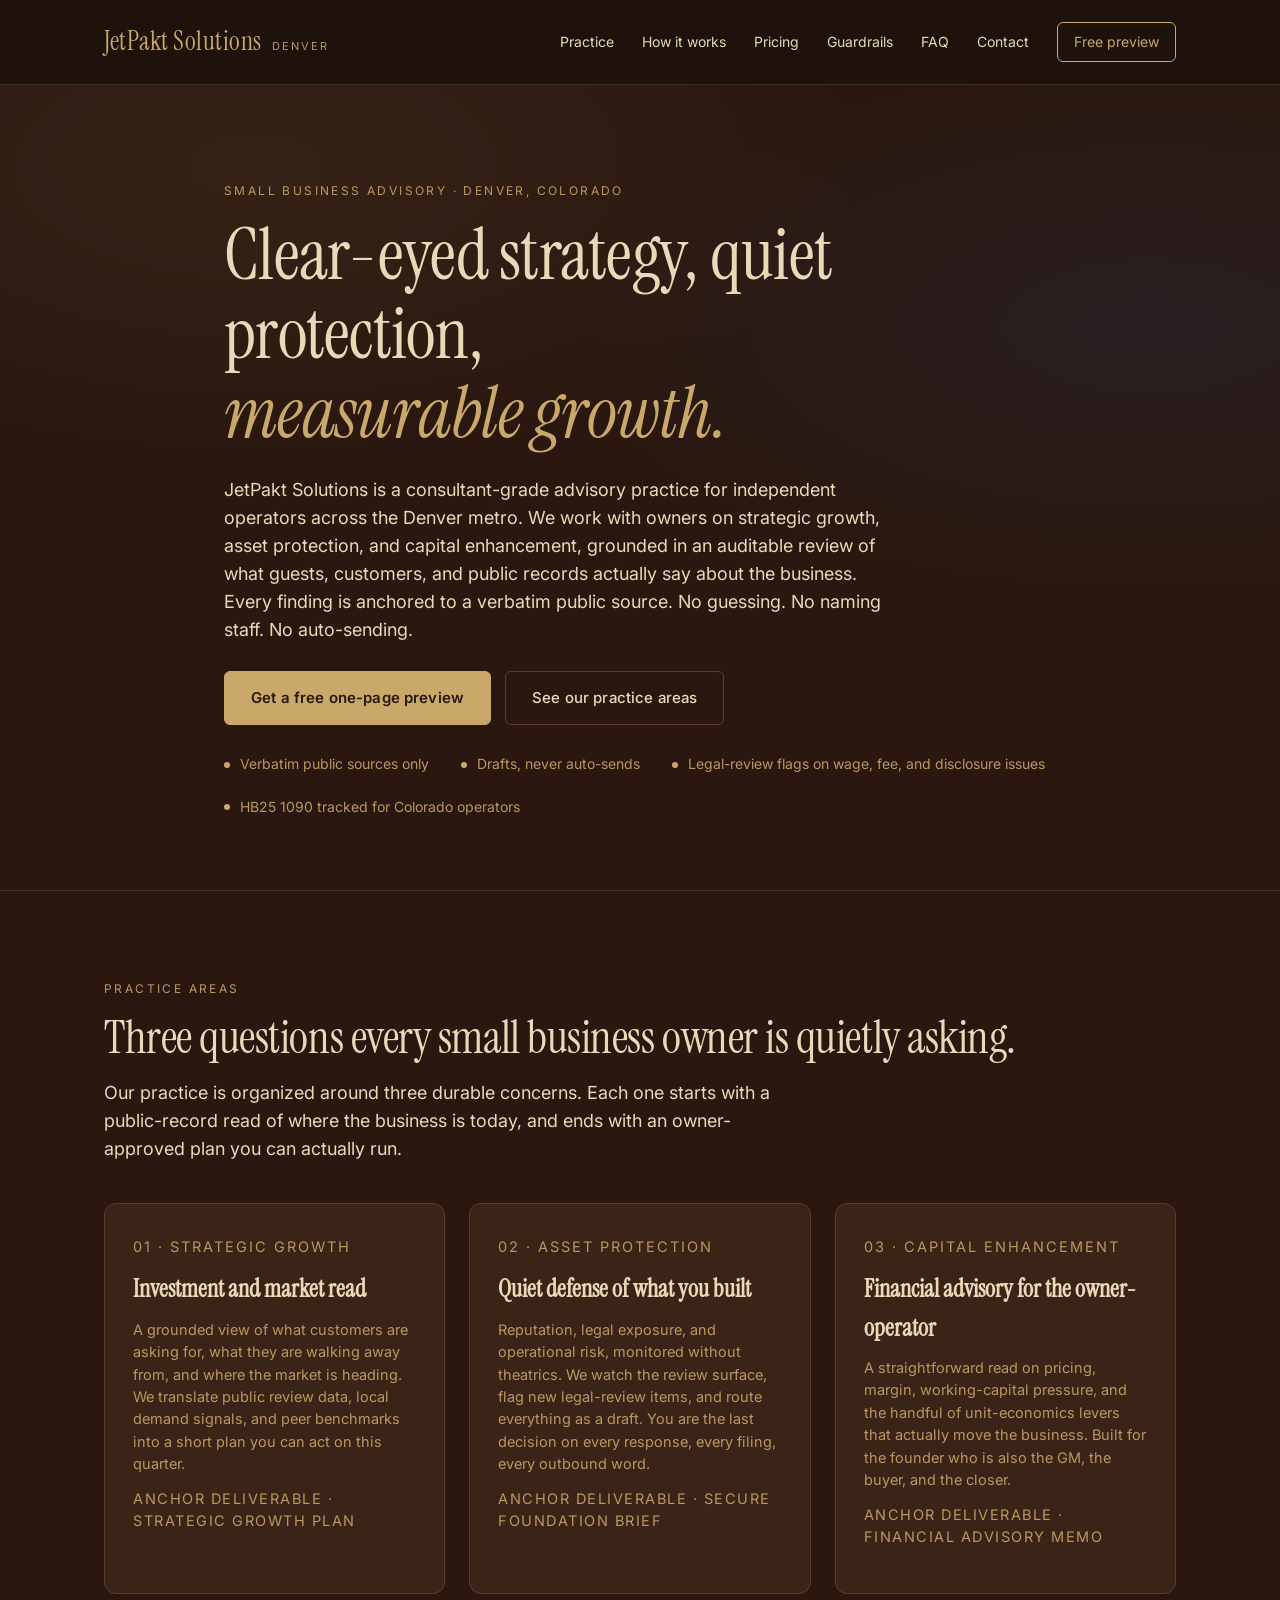
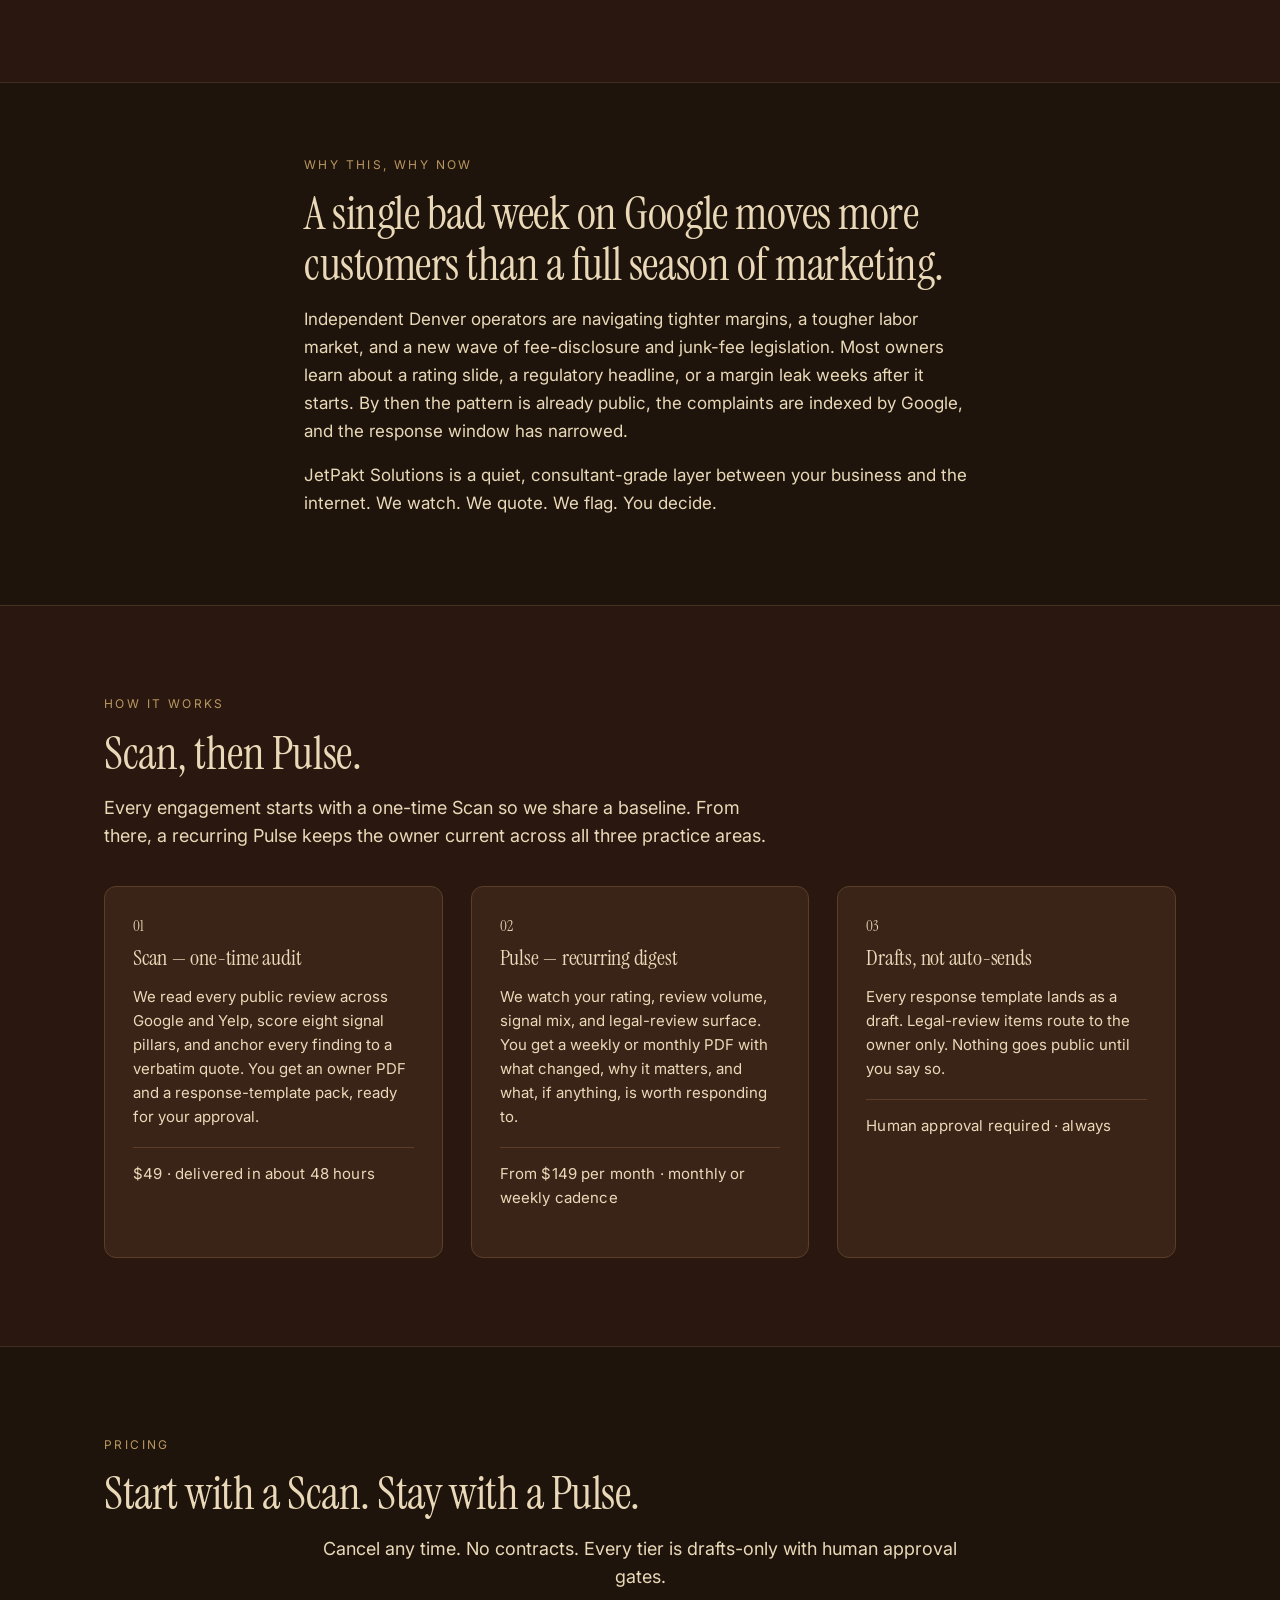
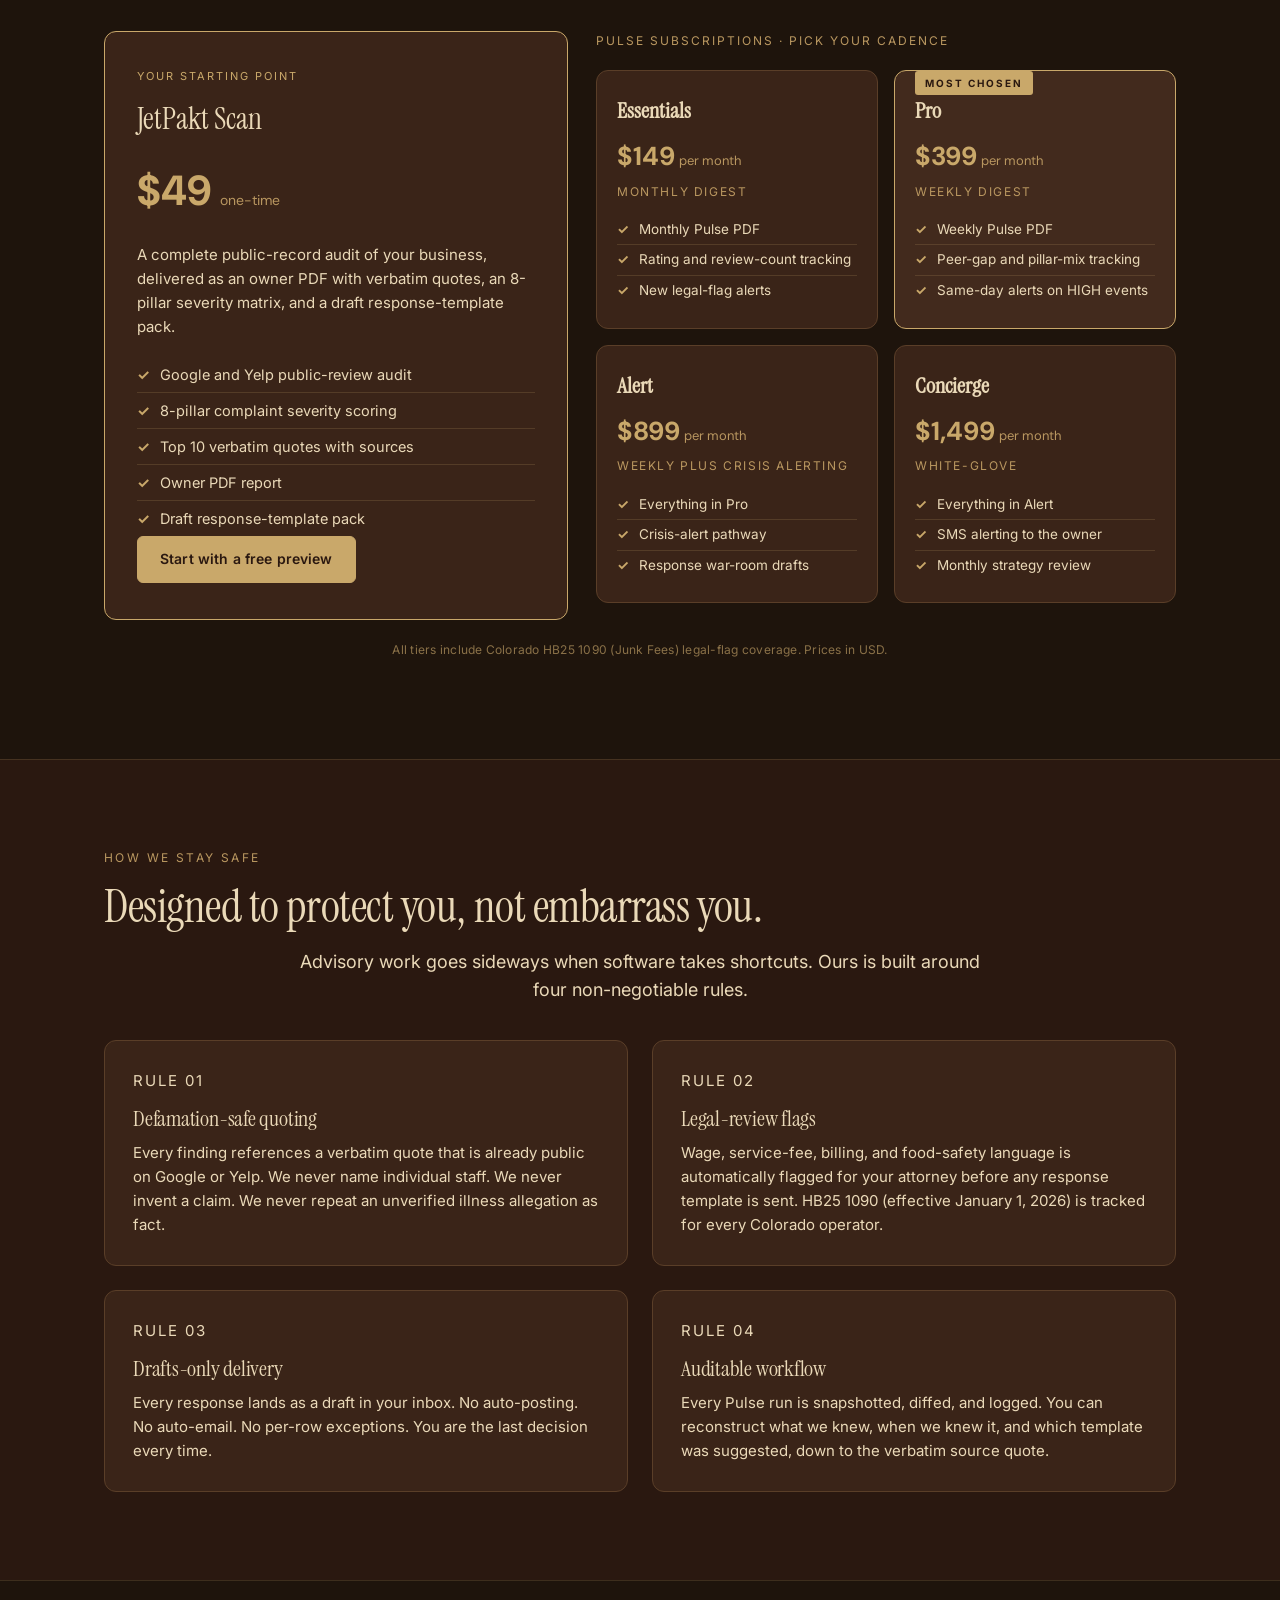
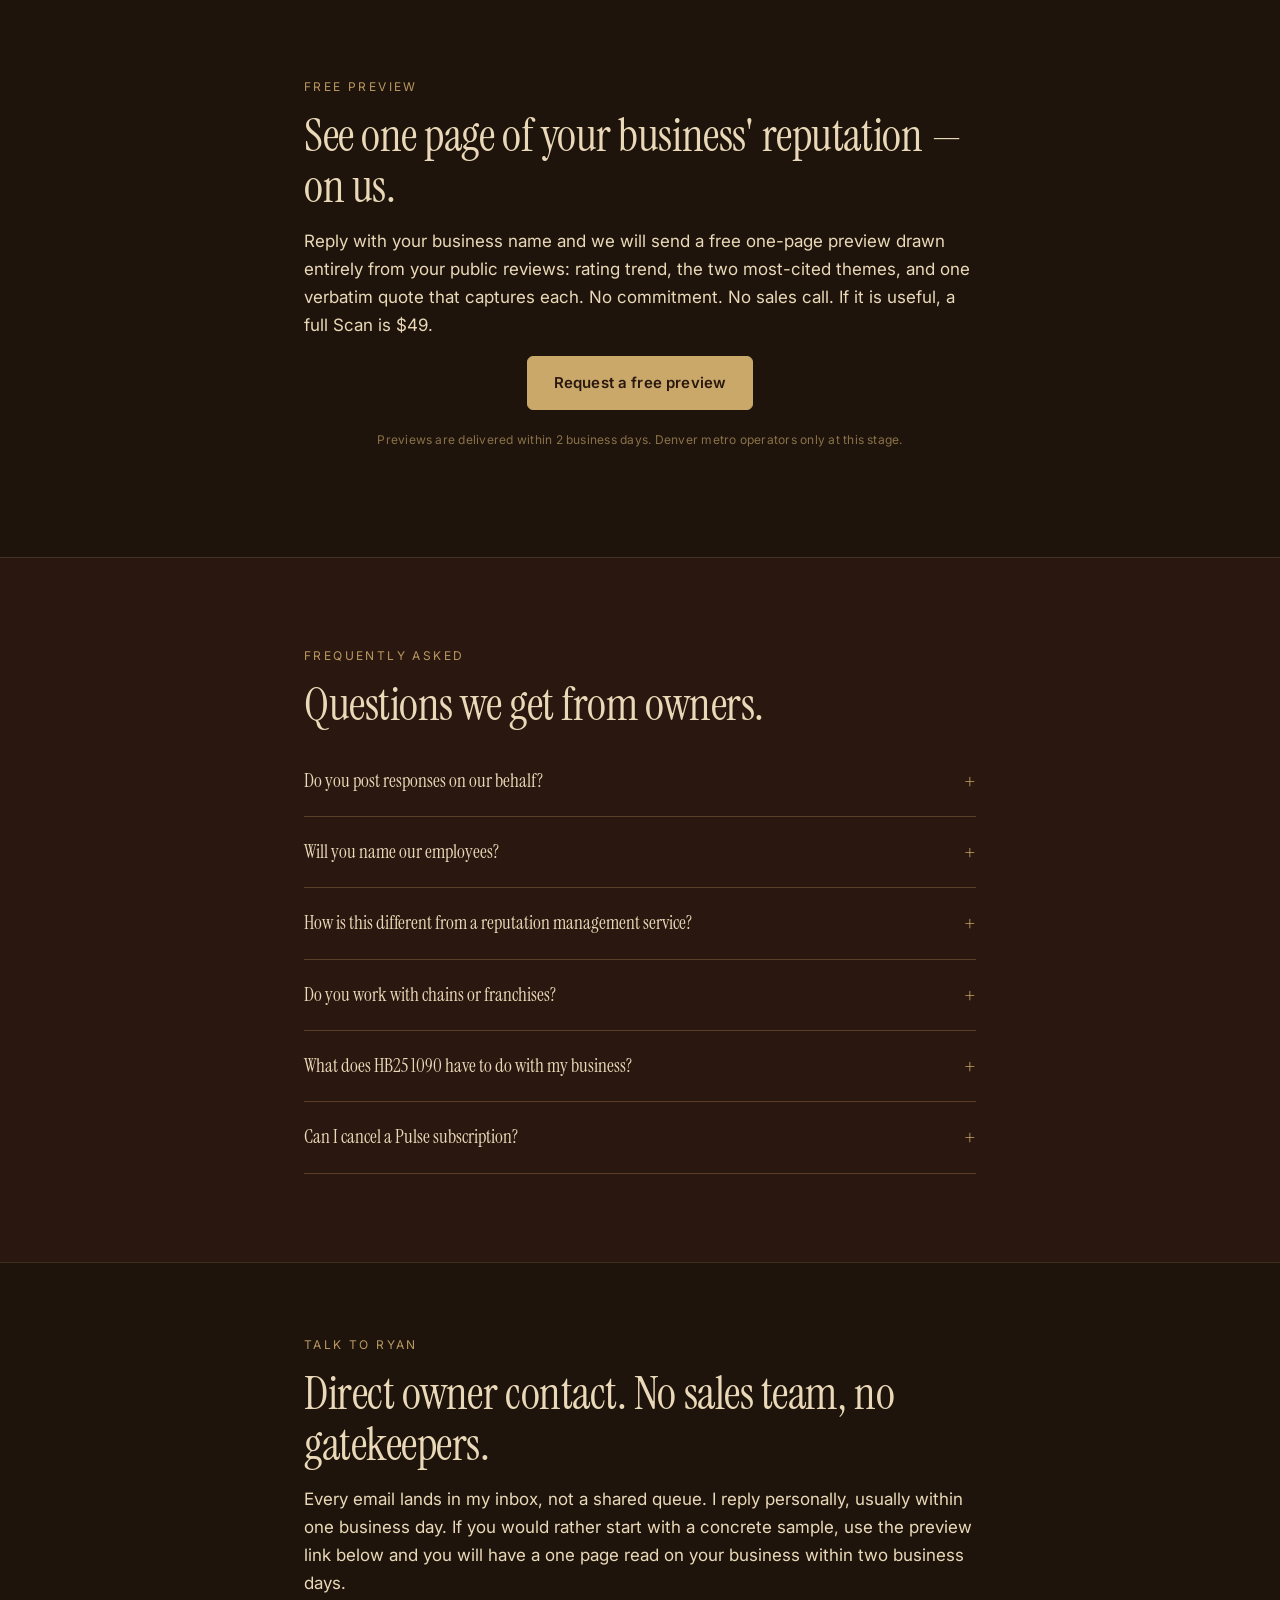
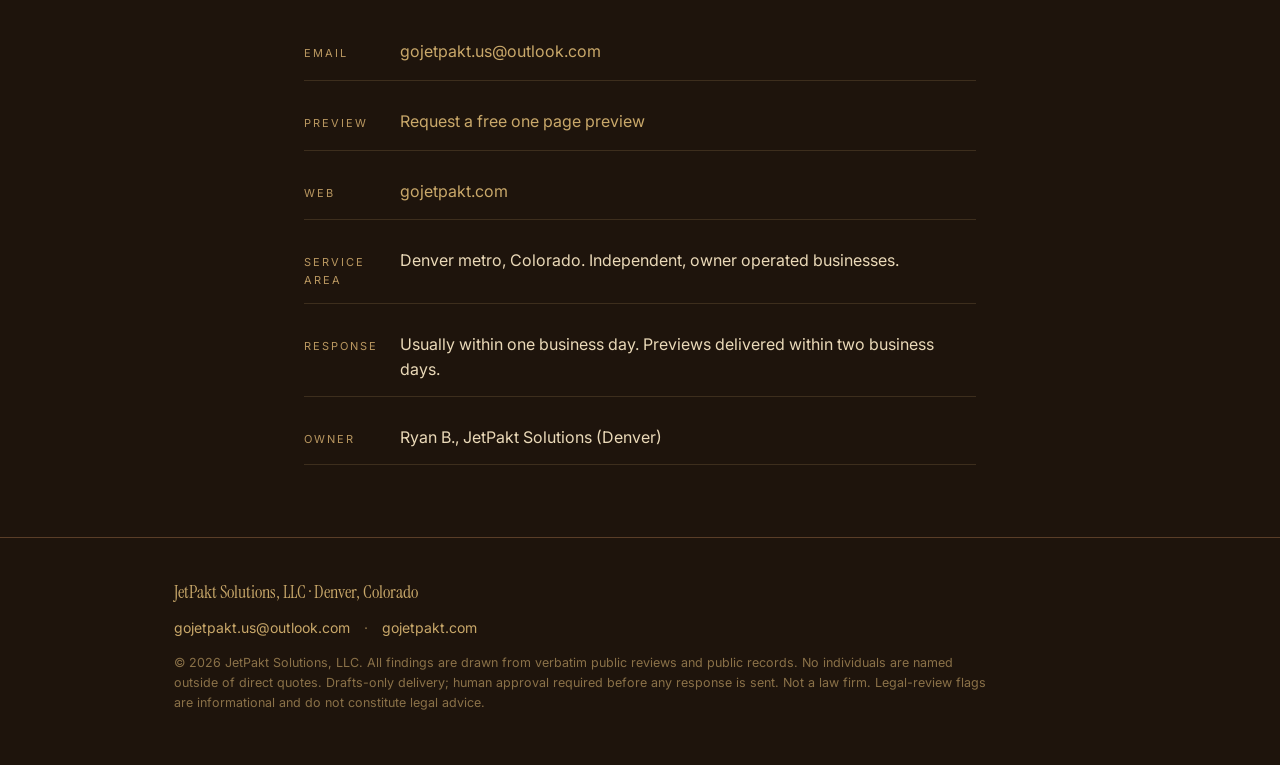
==== commit d7b3101e: "Template v2 + positive sentiment + JetPakt Solutions rebrand Outreach builder: - Rewrite to template" ====
--- a/jetpakt-site/index.html
+++ b/jetpakt-site/index.html
@@ -3,9 +3,9 @@
 <head>
 <meta charset="utf-8">
 <meta name="viewport" content="width=device-width, initial-scale=1">
-<title>JetPakt — Reputation Pulse for Independent Denver Restaurants</title>
-<meta name="description" content="JetPakt gives independent Denver restaurants a defensible, verbatim-quoted picture of their public reputation — and catches rating drops, new legal exposure, and service-fee risks before they cost guests.">
-<meta name="theme-color" content="#0E3439">
+<title>JetPakt Solutions — Small Business Advisory, Denver</title>
+<meta name="description" content="JetPakt Solutions is a Denver-based small business advisory practice: strategic growth, asset protection, and capital enhancement, anchored by an auditable, defamation-safe reputation intelligence layer for independent operators.">
+<meta name="theme-color" content="#2A1810">
 <link rel="preconnect" href="https://fonts.googleapis.com">
 <link rel="preconnect" href="https://fonts.gstatic.com" crossorigin>
 <link href="https://fonts.googleapis.com/css2?family=Instrument+Serif:ital@0;1&family=Inter:wght@400;500;600;700&family=DM+Sans:wght@400;500;700&display=swap" rel="stylesheet">
@@ -16,14 +16,16 @@
 <header class="site-header">
   <div class="wrap header-inner">
     <a class="brand" href="/">
-      <span class="brand-mark">JetPakt</span>
+      <span class="brand-mark">JetPakt Solutions</span>
       <span class="brand-sub">Denver</span>
     </a>
     <nav class="site-nav" aria-label="Primary">
+      <a href="#practice">Practice</a>
       <a href="#how">How it works</a>
       <a href="#pricing">Pricing</a>
       <a href="#guardrails">Guardrails</a>
       <a href="#faq">FAQ</a>
+      <a href="#contact">Contact</a>
       <a class="nav-cta" href="#preview">Free preview</a>
     </nav>
   </div>
@@ -34,58 +36,98 @@
 <!-- ============== HERO ============== -->
 <section class="hero">
   <div class="wrap hero-inner">
-    <p class="eyebrow">Independent reputation intelligence · Denver, Colorado</p>
+    <p class="eyebrow">Small Business Advisory · Denver, Colorado</p>
     <h1 class="display">
-      The quiet reason guests aren't coming back<br>
-      <em>is already public.</em>
+      Clear-eyed strategy, quiet protection,<br>
+      <em>measurable growth.</em>
     </h1>
     <p class="lede">
-      JetPakt reads what your guests are writing on Google and Yelp, and turns it into a clear, defensible picture of where your restaurant is losing people. Every finding is anchored to a verbatim public quote. No guessing. No naming staff. No auto-sending.
+      JetPakt Solutions is a consultant-grade advisory practice for independent operators across the Denver metro. We work with owners on strategic growth, asset protection, and capital enhancement, grounded in an auditable review of what guests, customers, and public records actually say about the business. Every finding is anchored to a verbatim public source. No guessing. No naming staff. No auto-sending.
     </p>
     <div class="cta-row">
       <a class="btn btn-primary" href="#preview">Get a free one-page preview</a>
-      <a class="btn btn-ghost" href="#how">See how a Scan works</a>
+      <a class="btn btn-ghost" href="#practice">See our practice areas</a>
     </div>
     <ul class="hero-proofs">
-      <li><span class="dot"></span> Verbatim public quotes only</li>
+      <li><span class="dot"></span> Verbatim public sources only</li>
       <li><span class="dot"></span> Drafts, never auto-sends</li>
-      <li><span class="dot"></span> Legal-review flags on wage &amp; service-fee issues</li>
-      <li><span class="dot"></span> HB25-1090 tracked for Colorado operators</li>
+      <li><span class="dot"></span> Legal-review flags on wage, fee, and disclosure issues</li>
+      <li><span class="dot"></span> HB25 1090 tracked for Colorado operators</li>
     </ul>
   </div>
 </section>
 
+<!-- ============== PRACTICE AREAS ============== -->
+<section class="section" id="practice">
+  <div class="wrap">
+    <p class="eyebrow">Practice areas</p>
+    <h2 class="h2">Three questions every small business owner is quietly asking.</h2>
+    <p class="lede">
+      Our practice is organized around three durable concerns. Each one starts with a public-record read of where the business is today, and ends with an owner-approved plan you can actually run.
+    </p>
+    <div class="practice-grid">
+      <article class="practice">
+        <p class="practice-kicker">01 · Strategic Growth</p>
+        <h3>Investment and market read</h3>
+        <p>
+          A grounded view of what customers are asking for, what they are walking away from, and where the market is heading. We translate public review data, local demand signals, and peer benchmarks into a short plan you can act on this quarter.
+        </p>
+        <p class="practice-tag">Anchor deliverable · Strategic Growth Plan</p>
+      </article>
+      <article class="practice">
+        <p class="practice-kicker">02 · Asset Protection</p>
+        <h3>Quiet defense of what you built</h3>
+        <p>
+          Reputation, legal exposure, and operational risk, monitored without theatrics. We watch the review surface, flag new legal-review items, and route everything as a draft. You are the last decision on every response, every filing, every outbound word.
+        </p>
+        <p class="practice-tag">Anchor deliverable · Secure Foundation brief</p>
+      </article>
+      <article class="practice">
+        <p class="practice-kicker">03 · Capital Enhancement</p>
+        <h3>Financial advisory for the owner-operator</h3>
+        <p>
+          A straightforward read on pricing, margin, working-capital pressure, and the handful of unit-economics levers that actually move the business. Built for the founder who is also the GM, the buyer, and the closer.
+        </p>
+        <p class="practice-tag">Anchor deliverable · Financial Advisory memo</p>
+      </article>
+    </div>
+  </div>
+</section>
+
 <!-- ============== WHY NOW ============== -->
-<section class="section section-narrative">
+<section class="section section-alt section-narrative">
   <div class="wrap narrow">
     <p class="eyebrow">Why this, why now</p>
-    <h2 class="h2">A single bad week on Google moves more guests than a full season of marketing.</h2>
+    <h2 class="h2">A single bad week on Google moves more customers than a full season of marketing.</h2>
     <p class="body-lg">
-      Independent restaurants in Denver are navigating tighter margins, a tougher labor market, and a new wave of service-fee and junk-fee legislation. Most operators learn about a rating slide weeks after it starts — usually from a slow Tuesday, not a report. By then the review pattern is already public, the complaints are indexed by Google, and the response window has narrowed.
+      Independent Denver operators are navigating tighter margins, a tougher labor market, and a new wave of fee-disclosure and junk-fee legislation. Most owners learn about a rating slide, a regulatory headline, or a margin leak weeks after it starts. By then the pattern is already public, the complaints are indexed by Google, and the response window has narrowed.
     </p>
     <p class="body-lg">
-      JetPakt is a quiet, consultant-grade layer between your restaurant and the internet. We watch. We quote. We flag. You decide.
+      JetPakt Solutions is a quiet, consultant-grade layer between your business and the internet. We watch. We quote. We flag. You decide.
     </p>
   </div>
 </section>
 
 <!-- ============== HOW IT WORKS ============== -->
-<section class="section section-alt" id="how">
+<section class="section" id="how">
   <div class="wrap">
     <p class="eyebrow">How it works</p>
     <h2 class="h2">Scan, then Pulse.</h2>
+    <p class="lede">
+      Every engagement starts with a one-time Scan so we share a baseline. From there, a recurring Pulse keeps the owner current across all three practice areas.
+    </p>
     <div class="steps">
       <article class="step">
         <p class="step-num">01</p>
         <h3 class="h3">Scan — one-time audit</h3>
-        <p>We read every public review across Google and Yelp, score eight complaint pillars, and anchor every finding to a verbatim quote. You get an owner PDF and a response-template pack, ready for your approval.</p>
+        <p>We read every public review across Google and Yelp, score eight signal pillars, and anchor every finding to a verbatim quote. You get an owner PDF and a response-template pack, ready for your approval.</p>
         <p class="step-meta">$49 · delivered in about 48 hours</p>
       </article>
       <article class="step">
         <p class="step-num">02</p>
         <h3 class="h3">Pulse — recurring digest</h3>
-        <p>We watch your rating, review volume, complaint mix, and legal exposure. You get a weekly or monthly PDF in your inbox with what changed, why it matters, and what (if anything) is worth responding to.</p>
-        <p class="step-meta">From $149/mo · monthly or weekly cadence</p>
+        <p>We watch your rating, review volume, signal mix, and legal-review surface. You get a weekly or monthly PDF with what changed, why it matters, and what, if anything, is worth responding to.</p>
+        <p class="step-meta">From $149 per month · monthly or weekly cadence</p>
       </article>
       <article class="step">
         <p class="step-num">03</p>
@@ -98,7 +140,7 @@
 </section>
 
 <!-- ============== PRICING ============== -->
-<section class="section" id="pricing">
+<section class="section section-alt" id="pricing">
   <div class="wrap">
     <p class="eyebrow">Pricing</p>
     <h2 class="h2">Start with a Scan. Stay with a Pulse.</h2>
@@ -109,11 +151,11 @@
         <p class="price-feature-tag">Your starting point</p>
         <p class="price-feature-name">JetPakt Scan</p>
         <p class="price-feature-amt"><span class="amt">$49</span><span class="per">one-time</span></p>
-        <p class="price-feature-desc">A complete public-review audit of your restaurant, delivered as an owner PDF with verbatim quotes, an 8-pillar severity matrix, and a draft response-template pack.</p>
+        <p class="price-feature-desc">A complete public-record audit of your business, delivered as an owner PDF with verbatim quotes, an 8-pillar severity matrix, and a draft response-template pack.</p>
         <ul class="feat">
-          <li>Google + Yelp public-review audit</li>
+          <li>Google and Yelp public-review audit</li>
           <li>8-pillar complaint severity scoring</li>
-          <li>Top-10 verbatim quotes with sources</li>
+          <li>Top 10 verbatim quotes with sources</li>
           <li>Owner PDF report</li>
           <li>Draft response-template pack</li>
         </ul>
@@ -121,15 +163,15 @@
       </div>
 
       <div class="price-sub">
-        <p class="price-sub-header">Pulse subscriptions — pick your cadence</p>
+        <p class="price-sub-header">Pulse subscriptions · pick your cadence</p>
 
         <article class="tier">
           <h3 class="tier-name">Essentials</h3>
-          <p class="tier-price"><span class="amt">$149</span><span class="per">/mo</span></p>
+          <p class="tier-price"><span class="amt">$149</span><span class="per">per month</span></p>
           <p class="tier-tag">Monthly digest</p>
           <ul class="feat feat-compact">
             <li>Monthly Pulse PDF</li>
-            <li>Rating + review-count tracking</li>
+            <li>Rating and review-count tracking</li>
             <li>New legal-flag alerts</li>
           </ul>
         </article>
@@ -137,19 +179,19 @@
         <article class="tier tier-featured">
           <p class="tier-badge">Most chosen</p>
           <h3 class="tier-name">Pro</h3>
-          <p class="tier-price"><span class="amt">$399</span><span class="per">/mo</span></p>
+          <p class="tier-price"><span class="amt">$399</span><span class="per">per month</span></p>
           <p class="tier-tag">Weekly digest</p>
           <ul class="feat feat-compact">
             <li>Weekly Pulse PDF</li>
-            <li>Peer-gap + pillar-mix tracking</li>
+            <li>Peer-gap and pillar-mix tracking</li>
             <li>Same-day alerts on HIGH events</li>
           </ul>
         </article>
 
         <article class="tier">
           <h3 class="tier-name">Alert</h3>
-          <p class="tier-price"><span class="amt">$899</span><span class="per">/mo</span></p>
-          <p class="tier-tag">Weekly + crisis alerting</p>
+          <p class="tier-price"><span class="amt">$899</span><span class="per">per month</span></p>
+          <p class="tier-tag">Weekly plus crisis alerting</p>
           <ul class="feat feat-compact">
             <li>Everything in Pro</li>
             <li>Crisis-alert pathway</li>
@@ -159,7 +201,7 @@
 
         <article class="tier">
           <h3 class="tier-name">Concierge</h3>
-          <p class="tier-price"><span class="amt">$1,499</span><span class="per">/mo</span></p>
+          <p class="tier-price"><span class="amt">$1,499</span><span class="per">per month</span></p>
           <p class="tier-tag">White-glove</p>
           <ul class="feat feat-compact">
             <li>Everything in Alert</li>
@@ -170,16 +212,16 @@
       </div>
     </div>
 
-    <p class="micro center">All tiers include Colorado HB25-1090 (Junk Fees) legal-flag coverage. Prices in USD.</p>
+    <p class="micro center">All tiers include Colorado HB25 1090 (Junk Fees) legal-flag coverage. Prices in USD.</p>
   </div>
 </section>
 
 <!-- ============== GUARDRAILS ============== -->
-<section class="section section-alt" id="guardrails">
+<section class="section" id="guardrails">
   <div class="wrap">
     <p class="eyebrow">How we stay safe</p>
     <h2 class="h2">Designed to protect you, not embarrass you.</h2>
-    <p class="lede narrow">Reputation work goes sideways when software takes shortcuts. Ours is built around four non-negotiable rules.</p>
+    <p class="lede narrow">Advisory work goes sideways when software takes shortcuts. Ours is built around four non-negotiable rules.</p>
     <div class="grid grid-2">
       <article class="card">
         <p class="card-kicker">Rule 01</p>
@@ -189,7 +231,7 @@
       <article class="card">
         <p class="card-kicker">Rule 02</p>
         <h3 class="h3">Legal-review flags</h3>
-        <p>Wage, service-fee, billing, and food-safety language is automatically flagged for your attorney before any response template is sent. HB25-1090 (effective Jan 1, 2026) is tracked for every Colorado operator.</p>
+        <p>Wage, service-fee, billing, and food-safety language is automatically flagged for your attorney before any response template is sent. HB25 1090 (effective January 1, 2026) is tracked for every Colorado operator.</p>
       </article>
       <article class="card">
         <p class="card-kicker">Rule 03</p>
@@ -199,7 +241,7 @@
       <article class="card">
         <p class="card-kicker">Rule 04</p>
         <h3 class="h3">Auditable workflow</h3>
-        <p>Every Pulse run is snapshotted, diffed, and logged. You can reconstruct what we knew, when we knew it, and which template was suggested — down to the verbatim source quote.</p>
+        <p>Every Pulse run is snapshotted, diffed, and logged. You can reconstruct what we knew, when we knew it, and which template was suggested, down to the verbatim source quote.</p>
       </article>
     </div>
   </div>
@@ -209,15 +251,14 @@
 <section class="section section-cta" id="preview">
   <div class="wrap narrow">
     <p class="eyebrow">Free preview</p>
-    <h2 class="h2">See one page of your restaurant's reputation — on us.</h2>
+    <h2 class="h2">See one page of your business' reputation — on us.</h2>
     <p class="body-lg">
-      Reply with your restaurant name and we'll send a free one-page preview drawn entirely from your public reviews: rating trend, the two most-cited complaint themes, and one verbatim quote that captures each. No commitment. No sales call. If it's useful, a full Scan is $49.
+      Reply with your business name and we will send a free one-page preview drawn entirely from your public reviews: rating trend, the two most-cited themes, and one verbatim quote that captures each. No commitment. No sales call. If it is useful, a full Scan is $49.
     </p>
     <div class="cta-row cta-row-center">
-      <a class="btn btn-primary" href="mailto:gojetpakt.us@outlook.com?subject=JetPakt%20preview%20request&amp;body=Restaurant%20name%3A%0AWebsite%20or%20Google%20listing%3A%0ABest%20email%20for%20the%20preview%3A%0A">Request a free preview</a>
-      <a class="btn btn-ghost" href="tel:+13035491697">Call 303-549-1697</a>
-    </div>
-    <p class="micro center">Previews are delivered within 2 business days. Denver-metro restaurants only at this stage.</p>
+      <a class="btn btn-primary" href="mailto:gojetpakt.us@outlook.com?subject=JetPakt%20preview%20request&amp;body=Business%20name%3A%0AWebsite%20or%20Google%20listing%3A%0ABest%20email%20for%20the%20preview%3A%0A">Request a free preview</a>
+    </div>
+    <p class="micro center">Previews are delivered within 2 business days. Denver metro operators only at this stage.</p>
   </div>
 </section>
 
@@ -225,7 +266,7 @@
 <section class="section" id="faq">
   <div class="wrap narrow">
     <p class="eyebrow">Frequently asked</p>
-    <h2 class="h2">Questions we get from operators.</h2>
+    <h2 class="h2">Questions we get from owners.</h2>
 
     <details class="faq">
       <summary>Do you post responses on our behalf?</summary>
@@ -234,22 +275,22 @@
 
     <details class="faq">
       <summary>Will you name our employees?</summary>
-      <p>No. Our audits and drafts never name individual staff, even when reviewers do. Staff first names only appear inside a verbatim quoted review where we need to preserve the source — and even then we'll flag it for your attention.</p>
+      <p>No. Our audits and drafts never name individual staff, even when reviewers do. Staff first names only appear inside a verbatim quoted review where we need to preserve the source, and even then we will flag it for your attention.</p>
     </details>
 
     <details class="faq">
       <summary>How is this different from a reputation management service?</summary>
-      <p>Most reputation tools sell automation — auto-requests, auto-responses, mass review generation. JetPakt is the opposite: a consultant-grade audit layer with human approval gates. We're built for operators who want clean, defensible, auditable reputation work, not volume tactics.</p>
-    </details>
-
-    <details class="faq">
-      <summary>Do you work with chains?</summary>
-      <p>At this stage we focus on independent, owner-operated Denver-metro restaurants. Chains and franchise units are outside our current scope — they typically have corporate reputation teams with different priorities.</p>
-    </details>
-
-    <details class="faq">
-      <summary>What does HB25-1090 have to do with my restaurant?</summary>
-      <p>Colorado's HB25-1090 (Junk Fees Law) took effect January 1, 2026. It changes how service fees and automatic charges must be disclosed. We track every mention of service-fee, surcharge, or automatic-gratuity language in your public reviews and flag the items that could attract regulatory attention or a private-action suit. Your attorney makes the legal call — we just make sure nothing is missed.</p>
+      <p>Most reputation tools sell automation: auto-requests, auto-responses, mass review generation. JetPakt Solutions is the opposite: a consultant-grade audit layer with human approval gates. We are built for owners who want clean, defensible, auditable reputation work, not volume tactics.</p>
+    </details>
+
+    <details class="faq">
+      <summary>Do you work with chains or franchises?</summary>
+      <p>At this stage we focus on independent, owner-operated Denver metro businesses. Chains and franchise units are outside our current scope, since they typically have corporate reputation teams with different priorities.</p>
+    </details>
+
+    <details class="faq">
+      <summary>What does HB25 1090 have to do with my business?</summary>
+      <p>Colorado's HB25 1090 (Junk Fees Law) took effect January 1, 2026. It changes how service fees and automatic charges must be disclosed. We track every mention of service-fee, surcharge, or automatic-gratuity language in your public reviews and flag items that could attract regulatory attention or a private-action suit. Your attorney makes the legal call. We just make sure nothing is missed.</p>
     </details>
 
     <details class="faq">
@@ -260,14 +301,38 @@
 </section>
 
 <!-- ============== CONTACT ============== -->
-<section class="section section-contact">
+<section class="section section-alt section-contact" id="contact">
   <div class="wrap narrow">
     <p class="eyebrow">Talk to Ryan</p>
     <h2 class="h2">Direct owner contact. No sales team, no gatekeepers.</h2>
+    <p class="body-lg">
+      Every email lands in my inbox, not a shared queue. I reply personally, usually within one business day. If you would rather start with a concrete sample, use the preview link below and you will have a one page read on your business within two business days.
+    </p>
     <ul class="contact-list">
-      <li><span class="label">Email</span><a href="mailto:gojetpakt.us@outlook.com">gojetpakt.us@outlook.com</a></li>
-      <li><span class="label">Phone</span><a href="tel:+13035491697">303-549-1697</a></li>
-      <li><span class="label">Web</span><a href="https://gojetpakt.com">gojetpakt.com</a></li>
+      <li>
+        <span class="label">Email</span>
+        <a href="mailto:gojetpakt.us@outlook.com">gojetpakt.us@outlook.com</a>
+      </li>
+      <li>
+        <span class="label">Preview</span>
+        <a href="mailto:gojetpakt.us@outlook.com?subject=JetPakt%20preview%20request&amp;body=Business%20name%3A%0AWebsite%20or%20Google%20listing%3A%0ABest%20email%20for%20the%20preview%3A%0A">Request a free one page preview</a>
+      </li>
+      <li>
+        <span class="label">Web</span>
+        <a href="https://gojetpakt.com" rel="noopener">gojetpakt.com</a>
+      </li>
+      <li>
+        <span class="label">Service area</span>
+        <span class="value">Denver metro, Colorado. Independent, owner operated businesses.</span>
+      </li>
+      <li>
+        <span class="label">Response</span>
+        <span class="value">Usually within one business day. Previews delivered within two business days.</span>
+      </li>
+      <li>
+        <span class="label">Owner</span>
+        <span class="value">Ryan B., JetPakt Solutions (Denver)</span>
+      </li>
     </ul>
   </div>
 </section>
@@ -276,8 +341,13 @@
 
 <footer class="site-footer">
   <div class="wrap footer-inner">
-    <p class="footer-brand">JetPakt, LLC · Denver, Colorado</p>
-    <p class="footer-meta">© 2026 JetPakt, LLC. All findings are drawn from verbatim public reviews. No individuals are named outside of direct quotes. Drafts-only delivery; human approval required before any response is sent. Not a law firm — legal-review flags are informational and do not constitute legal advice.</p>
+    <p class="footer-brand">JetPakt Solutions, LLC &middot; Denver, Colorado</p>
+    <p class="footer-contact">
+      <a href="mailto:gojetpakt.us@outlook.com">gojetpakt.us@outlook.com</a>
+      <span class="sep">&middot;</span>
+      <a href="https://gojetpakt.com" rel="noopener">gojetpakt.com</a>
+    </p>
+    <p class="footer-meta">© 2026 JetPakt Solutions, LLC. All findings are drawn from verbatim public reviews and public records. No individuals are named outside of direct quotes. Drafts-only delivery; human approval required before any response is sent. Not a law firm. Legal-review flags are informational and do not constitute legal advice.</p>
   </div>
 </footer>
 
--- a/jetpakt-site/styles.css
+++ b/jetpakt-site/styles.css
@@ -1,603 +1,613 @@
-/* JetPakt — Marketing Site v2
-   Palette: Deep Teal #0E3439 / Accent Teal #20808D / Cream #F7F6F2 / Ink #1A1F24
-   Typography: Instrument Serif (display) / Inter (body & UI) / DM Sans (numeric) */
+/* ==========================================================================
+   JetPakt Solutions — Small Business Advisory
+   Palette: walnut + navy + antique gold (brand guide 2026-04)
+   Typography: Instrument Serif (display), Inter (body), DM Sans (numerals)
+   ========================================================================== */
 
 :root {
-  /* Brand */
-  --teal-deep: #0E3439;     /* primary depth / contact block */
-  --teal: #20808D;          /* accent */
-  --teal-ink: #13525A;      /* hover / headline italic */
-  --teal-soft: #D9ECEE;     /* card tints */
-  --teal-pill: #BCE2E7;     /* subtle badges */
-
-  /* Neutrals */
-  --cream: #F7F6F2;         /* page background */
-  --cream-alt: #EFEDE7;     /* section-alt background */
-  --surface: #FFFFFF;       /* cards */
-  --border: #E1DED6;
-  --border-strong: #C8C4BA;
-
-  /* Text */
-  --ink: #1A1F24;
-  --ink-muted: #54606B;
-  --ink-faint: #8A9099;
-
-  /* Semantics */
-  --accent-warn: #964219;
-  --accent-danger: #A13544;
+  /* Walnut backgrounds */
+  --bg:           #2A1810;   /* primary walnut */
+  --bg-alt:       #1E140C;   /* deeper walnut for alt sections */
+  --surface:      #3A2418;   /* card surface, slightly lighter than bg */
+  --surface-alt:  #422A1D;   /* hover / featured surface */
+
+  /* Text on walnut */
+  --text:         #EAD9B8;   /* warm cream, primary body */
+  --text-muted:   #B99760;   /* champagne, secondary */
+  --text-faint:   #8A7148;   /* tertiary / micro */
+
+  /* Accents */
+  --gold:         #C9A86A;   /* antique gold, primary CTA + headlines */
+  --gold-hi:      #D4B878;   /* gold hover */
+  --gold-ink:     #2A1810;   /* ink on gold (button text) */
+  --navy:         #1E3A5F;   /* deep navy, brand mark + display */
+  --navy-hi:      #2A4F7E;   /* navy hover */
+
+  /* Utility */
+  --border:       #5A3E28;   /* walnut border */
+  --border-soft:  rgba(201, 168, 106, 0.18);  /* gold-tinted hairline */
+  --shadow:       0 8px 28px rgba(0, 0, 0, 0.35);
+
+  /* Type scale */
+  --ff-display: "Instrument Serif", "Source Serif 4", Georgia, serif;
+  --ff-body:    "Inter", "Helvetica Neue", Arial, sans-serif;
+  --ff-nums:    "DM Sans", "Inter", sans-serif;
 
   /* Layout */
-  --maxw: 1120px;
-  --maxw-narrow: 720px;
-  --radius: 14px;
-  --radius-sm: 10px;
-
-  /* Shadows */
-  --shadow-xs: 0 1px 2px rgba(26, 31, 36, 0.04);
-  --shadow-sm: 0 1px 3px rgba(26, 31, 36, 0.06), 0 1px 2px rgba(26, 31, 36, 0.04);
-  --shadow-md: 0 4px 14px rgba(26, 31, 36, 0.08);
-  --shadow-lg: 0 12px 32px rgba(14, 52, 57, 0.14);
+  --wrap-max: 1120px;
+  --narrow:   720px;
+  --radius:   6px;
+  --radius-lg: 12px;
 }
 
 * { box-sizing: border-box; }
-
 html { scroll-behavior: smooth; }
-html, body { margin: 0; padding: 0; }
-
 body {
-  background: var(--cream);
-  color: var(--ink);
-  font-family: "Inter", system-ui, -apple-system, "Segoe UI", sans-serif;
-  font-size: 17px;
+  margin: 0;
+  background: var(--bg);
+  color: var(--text);
+  font-family: var(--ff-body);
+  font-size: 16px;
   line-height: 1.6;
   -webkit-font-smoothing: antialiased;
   text-rendering: optimizeLegibility;
 }
 
-a { color: var(--teal); text-decoration: none; transition: color .15s ease; }
-a:hover { color: var(--teal-ink); }
-
-.wrap {
-  max-width: var(--maxw);
-  margin: 0 auto;
-  padding: 0 28px;
-}
-
-.narrow { max-width: var(--maxw-narrow); margin-left: auto; margin-right: auto; }
-
-/* ---------- Header ---------- */
-
+a { color: var(--gold); text-decoration: none; transition: color 160ms ease; }
+a:hover { color: var(--gold-hi); }
+
+img { max-width: 100%; display: block; }
+
+/* ==========================================================================
+   Layout primitives
+   ========================================================================== */
+.wrap { max-width: var(--wrap-max); margin: 0 auto; padding: 0 24px; }
+.narrow { max-width: var(--narrow); margin-left: auto; margin-right: auto; }
+.center { text-align: center; }
+
+.section { padding: 88px 0; border-top: 1px solid var(--border-soft); }
+.section-alt { background: var(--bg-alt); }
+.section-narrative { padding: 72px 0; }
+.section-cta { padding: 96px 0; background: var(--bg-alt); }
+.section-contact { padding: 72px 0; }
+
+/* ==========================================================================
+   Header
+   ========================================================================== */
 .site-header {
-  position: sticky; top: 0; z-index: 40;
-  background: rgba(247, 246, 242, 0.88);
-  backdrop-filter: saturate(140%) blur(10px);
-  -webkit-backdrop-filter: saturate(140%) blur(10px);
-  border-bottom: 1px solid var(--border);
-}
-
-.header-inner {
-  display: flex; align-items: center; justify-content: space-between;
-  padding-top: 16px; padding-bottom: 16px;
-}
-
-.brand { display: flex; align-items: baseline; gap: 8px; }
+  padding: 22px 0;
+  border-bottom: 1px solid var(--border-soft);
+  background: rgba(30, 20, 12, 0.92);
+  backdrop-filter: blur(12px);
+  position: sticky;
+  top: 0;
+  z-index: 10;
+}
+.header-inner { display: flex; align-items: center; justify-content: space-between; gap: 24px; }
+
+.brand { display: inline-flex; align-items: baseline; gap: 10px; }
 .brand-mark {
-  font-family: "Instrument Serif", serif;
+  font-family: var(--ff-display);
   font-size: 26px;
-  letter-spacing: .2px;
-  color: var(--ink);
+  color: var(--gold);
+  letter-spacing: 0.5px;
+  line-height: 1;
+}
+.brand-sub {
+  font-family: var(--ff-body);
+  font-size: 11px;
+  color: var(--text-muted);
+  text-transform: uppercase;
+  letter-spacing: 2px;
+}
+
+.site-nav { display: flex; align-items: center; gap: 28px; font-size: 14px; }
+.site-nav a { color: var(--text); }
+.site-nav a:hover { color: var(--gold); }
+.site-nav .nav-cta {
+  border: 1px solid var(--gold);
+  color: var(--gold);
+  padding: 8px 16px;
+  border-radius: var(--radius);
+  transition: background 160ms ease, color 160ms ease;
+}
+.site-nav .nav-cta:hover { background: var(--gold); color: var(--gold-ink); }
+
+/* ==========================================================================
+   Typography
+   ========================================================================== */
+.eyebrow {
+  font-family: var(--ff-body);
+  font-size: 12px;
+  text-transform: uppercase;
+  letter-spacing: 2.4px;
+  color: var(--text-muted);
+  margin: 0 0 14px 0;
+}
+
+.display, .h1, .h2, .h3 {
+  font-family: var(--ff-display);
+  color: var(--text);
   font-weight: 400;
-}
-.brand-sub {
-  font-family: "Inter", sans-serif;
-  font-size: 11px;
-  font-weight: 500;
-  letter-spacing: .18em;
-  text-transform: uppercase;
-  color: var(--teal);
-}
-
-.site-nav { display: flex; gap: 26px; align-items: center; }
-.site-nav a {
-  color: var(--ink);
-  font-size: 14.5px;
-  font-weight: 500;
-}
-.site-nav a:hover { color: var(--teal); }
-
-.nav-cta {
-  background: var(--teal);
-  color: #fff !important;
-  padding: 9px 16px;
-  border-radius: 999px;
-  font-weight: 600;
-  font-size: 14px !important;
-  letter-spacing: .005em;
-}
-.nav-cta:hover { background: var(--teal-ink); color: #fff !important; }
-
-/* ---------- Eyebrow / labels ---------- */
-
-.eyebrow {
-  font-family: "Inter", sans-serif;
+  line-height: 1.1;
+  letter-spacing: -0.01em;
+}
+
+.display {
+  font-size: clamp(44px, 6vw, 72px);
+  margin: 0 0 24px 0;
+}
+.display em { font-style: italic; color: var(--gold); }
+
+.h2 {
+  font-size: clamp(32px, 4vw, 46px);
+  margin: 0 0 16px 0;
+}
+.h3 {
+  font-size: 22px;
+  margin: 14px 0 10px 0;
+}
+
+.lede {
+  font-size: 18px;
+  color: var(--text);
+  line-height: 1.55;
+  max-width: 680px;
+  margin: 0 0 28px 0;
+}
+.lede.narrow { margin-left: auto; margin-right: auto; text-align: center; }
+
+.body-lg { font-size: 17px; line-height: 1.65; margin: 0 0 16px 0; }
+
+.micro {
   font-size: 12px;
-  font-weight: 600;
-  letter-spacing: .15em;
-  text-transform: uppercase;
-  color: var(--teal);
-  margin: 0 0 20px;
-}
-
-/* ---------- Display type ---------- */
-
-.display {
-  font-family: "Instrument Serif", serif;
-  font-weight: 400;
-  font-size: clamp(44px, 6.6vw, 80px);
-  line-height: 1.02;
-  letter-spacing: -0.015em;
-  margin: 0 0 24px;
-  color: var(--ink);
-  max-width: 20ch;
-}
-
-.display em {
-  font-style: italic;
-  color: var(--teal-ink);
-}
-
-.h2 {
-  font-family: "Instrument Serif", serif;
-  font-weight: 400;
-  font-size: clamp(32px, 4.2vw, 48px);
-  line-height: 1.08;
-  letter-spacing: -0.01em;
-  margin: 0 0 28px;
-  max-width: 24ch;
-}
-
-.h3 {
-  font-family: "Inter", sans-serif;
-  font-weight: 600;
-  font-size: 19px;
-  margin: 0 0 10px;
-  letter-spacing: -0.005em;
-}
-
-.lede {
-  font-size: 19px;
-  line-height: 1.6;
-  color: var(--ink-muted);
-  max-width: 60ch;
-  margin: 0 0 32px;
-}
-
-.lede.narrow { margin-left: auto; margin-right: auto; text-align: center; }
-
-.body-lg {
-  font-size: 18px;
-  line-height: 1.65;
-  color: var(--ink-muted);
-  margin: 0 0 20px;
-}
-
-/* ---------- Hero ---------- */
-
-.hero {
-  padding: 96px 0 72px;
-  background:
-    radial-gradient(ellipse at 85% -10%, rgba(32, 128, 141, .10), transparent 55%),
-    radial-gradient(ellipse at -10% 110%, rgba(14, 52, 57, .06), transparent 60%),
-    var(--cream);
-  border-bottom: 1px solid var(--border);
-}
-
-.hero-inner { max-width: 980px; }
-
-.cta-row { display: flex; gap: 12px; flex-wrap: wrap; margin-bottom: 28px; }
-.cta-row-center { justify-content: center; }
-
+  color: var(--text-faint);
+  margin-top: 20px;
+  letter-spacing: 0.02em;
+}
+
+/* ==========================================================================
+   Buttons
+   ========================================================================== */
 .btn {
   display: inline-block;
-  padding: 14px 24px;
-  border-radius: 999px;
+  padding: 14px 26px;
+  border-radius: var(--radius);
+  font-family: var(--ff-body);
+  font-size: 15px;
+  font-weight: 500;
+  text-decoration: none;
+  border: 1px solid transparent;
+  transition: background 160ms ease, color 160ms ease, border-color 160ms ease, transform 160ms ease;
+  letter-spacing: 0.01em;
+}
+.btn:hover { transform: translateY(-1px); }
+
+.btn-primary {
+  background: var(--gold);
+  color: var(--gold-ink);
+  border-color: var(--gold);
   font-weight: 600;
-  font-size: 15px;
-  letter-spacing: .01em;
-  border: 1px solid transparent;
-  transition: background .15s ease, border-color .15s ease, color .15s ease, transform .15s ease, box-shadow .15s ease;
-  cursor: pointer;
-}
-
-.btn-primary {
-  background: var(--teal);
-  color: #fff;
-  box-shadow: 0 1px 2px rgba(19, 82, 90, .25), 0 4px 14px rgba(19, 82, 90, .18);
-}
-.btn-primary:hover { background: var(--teal-ink); color: #fff; transform: translateY(-1px); box-shadow: 0 2px 4px rgba(19, 82, 90, .3), 0 8px 20px rgba(19, 82, 90, .22); }
+}
+.btn-primary:hover { background: var(--gold-hi); border-color: var(--gold-hi); color: var(--gold-ink); }
 
 .btn-ghost {
   background: transparent;
-  color: var(--ink);
-  border-color: var(--border-strong);
-}
-.btn-ghost:hover { border-color: var(--ink); color: var(--ink); }
-
-.btn-inline { margin-top: 18px; }
-
+  color: var(--text);
+  border-color: var(--border);
+}
+.btn-ghost:hover { border-color: var(--gold); color: var(--gold); }
+
+.btn-inline { padding: 11px 22px; font-size: 14px; }
+
+.cta-row { display: flex; gap: 14px; flex-wrap: wrap; margin-top: 10px; }
+.cta-row-center { justify-content: center; }
+
+/* ==========================================================================
+   Hero
+   ========================================================================== */
+.hero {
+  padding: 96px 0 72px 0;
+  background:
+    radial-gradient(ellipse 80% 60% at 20% 10%, rgba(201, 168, 106, 0.07), transparent 60%),
+    radial-gradient(ellipse 70% 50% at 90% 30%, rgba(30, 58, 95, 0.22), transparent 65%),
+    var(--bg);
+}
+.hero-inner { max-width: 880px; }
 .hero-proofs {
   list-style: none;
   padding: 0;
-  margin: 8px 0 0;
+  margin: 28px 0 0 0;
   display: flex;
+  gap: 20px 32px;
   flex-wrap: wrap;
-  gap: 20px 28px;
-  color: var(--ink-muted);
   font-size: 14px;
+  color: var(--text-muted);
 }
 .hero-proofs li { display: flex; align-items: center; gap: 10px; }
 .hero-proofs .dot {
-  width: 7px; height: 7px; border-radius: 50%;
-  background: var(--teal);
-  box-shadow: 0 0 0 3px rgba(32, 128, 141, .15);
-  flex: none;
-}
-
-/* ---------- Sections ---------- */
-
-.section { padding: 96px 0; border-top: 1px solid var(--border); }
-.section-alt { background: var(--cream-alt); border-top: none; }
-.section-narrative { padding: 88px 0; text-align: left; }
-.section-narrative .h2 { margin-left: 0; }
-
-/* ---------- How-it-works steps ---------- */
-
+  width: 6px; height: 6px; border-radius: 50%;
+  background: var(--gold);
+  display: inline-block;
+}
+
+/* ==========================================================================
+   Practice areas (new section from brand guide)
+   ========================================================================== */
+.practice-grid {
+  display: grid;
+  grid-template-columns: repeat(3, 1fr);
+  gap: 24px;
+  margin-top: 40px;
+}
+.practice {
+  background: var(--surface);
+  border: 1px solid var(--border);
+  border-radius: var(--radius-lg);
+  padding: 32px 28px;
+  transition: border-color 200ms ease, transform 200ms ease;
+}
+.practice:hover {
+  border-color: var(--gold);
+  transform: translateY(-2px);
+}
+.practice-kicker {
+  font-family: var(--ff-body);
+  font-size: 11px;
+  letter-spacing: 2px;
+  color: var(--gold);
+  text-transform: uppercase;
+  margin: 0 0 12px 0;
+}
+.practice h3 {
+  font-family: var(--ff-display);
+  font-size: 24px;
+  color: var(--text);
+  margin: 0 0 10px 0;
+}
+.practice p {
+  font-size: 14.5px;
+  color: var(--text-muted);
+  margin: 0 0 12px 0;
+  line-height: 1.55;
+}
+.practice-tag {
+  font-family: var(--ff-body);
+  font-size: 12px;
+  color: var(--gold);
+  text-transform: uppercase;
+  letter-spacing: 1.5px;
+  margin-top: 14px;
+}
+
+@media (max-width: 820px) {
+  .practice-grid { grid-template-columns: 1fr; }
+}
+
+/* ==========================================================================
+   Steps (How it works)
+   ========================================================================== */
 .steps {
   display: grid;
-  gap: 20px;
-  grid-template-columns: repeat(auto-fit, minmax(260px, 1fr));
-  margin-top: 8px;
+  grid-template-columns: repeat(3, 1fr);
+  gap: 28px;
+  margin-top: 36px;
 }
 .step {
   background: var(--surface);
   border: 1px solid var(--border);
-  border-radius: var(--radius);
-  padding: 28px;
-  box-shadow: var(--shadow-xs);
-  display: flex;
-  flex-direction: column;
+  border-radius: var(--radius-lg);
+  padding: 32px 28px;
 }
 .step-num {
-  font-family: "DM Sans", sans-serif;
-  font-weight: 500;
+  font-family: var(--ff-display);
+  font-size: 38px;
+  color: var(--gold);
+  margin: 0 0 12px 0;
+  line-height: 1;
+}
+.step h3 { margin-top: 4px; }
+.step p { color: var(--text); font-size: 15px; }
+.step-meta {
+  color: var(--text-muted);
   font-size: 13px;
-  color: var(--teal);
-  letter-spacing: .1em;
-  margin: 0 0 14px;
-}
-.step p { color: var(--ink-muted); margin: 0 0 14px; font-size: 15.5px; line-height: 1.6; }
-.step-meta {
-  margin-top: auto !important;
+  border-top: 1px solid var(--border);
   padding-top: 14px;
-  border-top: 1px solid var(--border);
-  color: var(--teal-ink) !important;
-  font-size: 13.5px !important;
-  font-weight: 500;
-}
-
-/* ---------- Pricing ---------- */
-
+  margin-top: 18px;
+  letter-spacing: 0.01em;
+}
+
+@media (max-width: 820px) {
+  .steps { grid-template-columns: 1fr; }
+}
+
+/* ==========================================================================
+   Pricing
+   ========================================================================== */
 .price-band {
   display: grid;
-  grid-template-columns: 1.1fr 1.7fr;
-  gap: 24px;
-  align-items: stretch;
-  margin-top: 16px;
-}
-
+  grid-template-columns: 1fr 1.25fr;
+  gap: 28px;
+  margin-top: 40px;
+}
 .price-feature {
-  background: var(--teal-deep);
-  color: var(--cream);
-  border-radius: var(--radius);
-  padding: 32px 30px;
-  box-shadow: var(--shadow-md);
-  display: flex;
-  flex-direction: column;
+  background: var(--surface);
+  border: 1px solid var(--gold);
+  border-radius: var(--radius-lg);
+  padding: 36px 32px;
 }
 .price-feature-tag {
-  font-size: 11.5px;
-  letter-spacing: .14em;
-  text-transform: uppercase;
-  color: var(--teal-pill);
-  margin: 0 0 14px;
-  font-weight: 600;
+  font-family: var(--ff-body);
+  font-size: 11px;
+  letter-spacing: 2px;
+  color: var(--gold);
+  text-transform: uppercase;
+  margin: 0 0 10px 0;
 }
 .price-feature-name {
-  font-family: "Instrument Serif", serif;
-  font-size: 32px;
-  font-weight: 400;
-  margin: 0 0 6px;
-  color: #fff;
-}
-.price-feature-amt { margin: 0 0 14px; }
+  font-family: var(--ff-display);
+  font-size: 30px;
+  margin: 0 0 14px 0;
+}
+.price-feature-amt {
+  font-family: var(--ff-nums);
+  margin: 0 0 18px 0;
+}
 .price-feature-amt .amt {
-  font-family: "DM Sans", sans-serif;
+  font-size: 42px;
   font-weight: 700;
-  font-size: 44px;
-  font-variant-numeric: tabular-nums lining-nums;
-  color: #fff;
-  line-height: 1;
+  color: var(--gold);
+  font-feature-settings: "tnum" 1, "lnum" 1;
 }
 .price-feature-amt .per {
   font-size: 14px;
-  color: var(--teal-pill);
-  margin-left: 6px;
+  color: var(--text-muted);
+  margin-left: 8px;
 }
 .price-feature-desc {
-  color: rgba(247, 246, 242, .82);
+  color: var(--text);
   font-size: 15px;
-  line-height: 1.6;
-  margin: 0 0 18px;
-}
-.price-feature .feat li { color: rgba(247, 246, 242, .82); }
-.price-feature .feat li::before { background: var(--teal-pill); border-color: var(--teal-pill); }
+  margin: 0 0 18px 0;
+}
 
 .price-sub {
   display: grid;
-  gap: 14px;
-  grid-template-columns: 1fr 1fr;
+  grid-template-columns: repeat(2, 1fr);
+  gap: 16px;
   align-content: start;
 }
 .price-sub-header {
   grid-column: 1 / -1;
-  font-family: "Inter", sans-serif;
-  font-size: 13px;
-  font-weight: 600;
-  letter-spacing: .1em;
-  text-transform: uppercase;
-  color: var(--ink-muted);
-  margin: 0 0 2px;
+  font-family: var(--ff-body);
+  font-size: 12px;
+  letter-spacing: 2px;
+  color: var(--text-muted);
+  text-transform: uppercase;
+  margin: 0 0 4px 0;
 }
 
 .tier {
   background: var(--surface);
   border: 1px solid var(--border);
-  border-radius: var(--radius-sm);
-  padding: 22px 22px 20px;
+  border-radius: var(--radius-lg);
+  padding: 22px 20px;
   position: relative;
-  display: flex;
-  flex-direction: column;
-}
-.tier-featured {
-  border-color: var(--teal);
-  box-shadow: 0 0 0 3px rgba(32, 128, 141, .14), var(--shadow-xs);
-}
+}
+.tier-featured { border-color: var(--gold); background: var(--surface-alt); }
 .tier-badge {
   position: absolute;
-  top: -11px;
-  left: 20px;
-  background: var(--teal);
-  color: #fff;
-  font-size: 10.5px;
+  top: -10px; left: 20px;
+  background: var(--gold);
+  color: var(--gold-ink);
+  font-size: 10px;
+  letter-spacing: 2px;
+  text-transform: uppercase;
+  padding: 4px 10px;
+  border-radius: 3px;
   font-weight: 700;
-  letter-spacing: .12em;
-  text-transform: uppercase;
-  padding: 5px 10px;
-  border-radius: 999px;
-  margin: 0;
 }
 .tier-name {
-  font-family: "Instrument Serif", serif;
-  font-weight: 400;
-  font-size: 24px;
-  margin: 0 0 4px;
-  color: var(--ink);
-}
-.tier-price { margin: 0 0 2px; }
+  font-family: var(--ff-display);
+  font-size: 22px;
+  color: var(--text);
+  margin: 0 0 8px 0;
+}
+.tier-price {
+  font-family: var(--ff-nums);
+  margin: 0 0 4px 0;
+}
 .tier-price .amt {
-  font-family: "DM Sans", sans-serif;
+  font-size: 26px;
   font-weight: 700;
-  font-size: 28px;
-  font-variant-numeric: tabular-nums lining-nums;
-  color: var(--ink);
-}
-.tier-price .per {
-  font-size: 13px;
-  color: var(--ink-muted);
-  margin-left: 4px;
-}
+  color: var(--gold);
+  font-feature-settings: "tnum" 1, "lnum" 1;
+}
+.tier-price .per { color: var(--text-muted); font-size: 13px; margin-left: 4px; }
 .tier-tag {
-  font-size: 13px;
-  color: var(--teal-ink);
-  margin: 4px 0 14px;
-  font-weight: 500;
-}
-
-/* ---------- Feature bullet lists ---------- */
-
-.feat { list-style: none; padding: 0; margin: 0; }
+  color: var(--text-muted);
+  font-size: 12px;
+  text-transform: uppercase;
+  letter-spacing: 1.6px;
+  margin: 0 0 14px 0;
+}
+
+.feat { list-style: none; padding: 0; margin: 10px 0 0 0; }
 .feat li {
   font-size: 14.5px;
-  line-height: 1.5;
-  color: var(--ink-muted);
-  padding: 5px 0 5px 22px;
-  position: relative;
-}
+  color: var(--text);
+  padding: 6px 0;
+  border-bottom: 1px solid var(--border-soft);
+}
+.feat li:last-child { border-bottom: none; }
 .feat li::before {
-  content: "";
-  position: absolute;
-  left: 0; top: 12px;
-  width: 10px; height: 10px;
-  border-radius: 50%;
-  background: transparent;
-  border: 2px solid var(--teal);
-}
-.feat-compact li { font-size: 13.5px; padding: 3px 0 3px 20px; }
-.feat-compact li::before { width: 8px; height: 8px; top: 12px; border-width: 2px; }
-
-/* ---------- Guardrails cards ---------- */
-
-.grid { display: grid; gap: 20px; }
-.grid-2 { grid-template-columns: repeat(auto-fit, minmax(280px, 1fr)); }
+  content: "✓";
+  color: var(--gold);
+  margin-right: 10px;
+  font-weight: 700;
+}
+.feat-compact li { font-size: 13.5px; padding: 4px 0; }
+
+@media (max-width: 900px) {
+  .price-band { grid-template-columns: 1fr; }
+  .price-sub { grid-template-columns: 1fr; }
+}
+
+/* ==========================================================================
+   Grid cards (guardrails)
+   ========================================================================== */
+.grid { display: grid; gap: 24px; margin-top: 36px; }
+.grid-2 { grid-template-columns: repeat(2, 1fr); }
 
 .card {
   background: var(--surface);
   border: 1px solid var(--border);
-  border-radius: var(--radius);
+  border-radius: var(--radius-lg);
   padding: 28px;
-  box-shadow: var(--shadow-xs);
-}
-.card p { color: var(--ink-muted); margin: 0; font-size: 15.5px; line-height: 1.6; }
+}
 .card-kicker {
-  font-family: "DM Sans", sans-serif;
-  font-size: 11.5px;
-  font-weight: 600;
-  letter-spacing: .14em;
-  text-transform: uppercase;
-  color: var(--teal);
-  margin: 0 0 10px;
-}
-
-/* ---------- CTA section ---------- */
-
-.section-cta {
-  background: linear-gradient(180deg, var(--cream) 0%, #F1EEE6 100%);
-  border-top: 1px solid var(--border);
-  text-align: center;
-}
-.section-cta .lede,
-.section-cta .h2,
-.section-cta .body-lg { margin-left: auto; margin-right: auto; }
-.section-cta .h2 { max-width: none; }
-.section-cta .body-lg { text-align: left; }
-
-/* ---------- FAQ ---------- */
-
+  font-family: var(--ff-body);
+  font-size: 11px;
+  letter-spacing: 2px;
+  color: var(--gold);
+  text-transform: uppercase;
+  margin: 0 0 10px 0;
+}
+.card p { color: var(--text); font-size: 15px; margin: 0; }
+
+@media (max-width: 820px) {
+  .grid-2 { grid-template-columns: 1fr; }
+}
+
+/* ==========================================================================
+   FAQ
+   ========================================================================== */
 .faq {
-  border-top: 1px solid var(--border);
+  border-bottom: 1px solid var(--border);
   padding: 20px 0;
 }
-.faq:last-of-type { border-bottom: 1px solid var(--border); }
 .faq summary {
-  font-family: "Inter", sans-serif;
-  font-weight: 600;
-  font-size: 17px;
-  color: var(--ink);
   cursor: pointer;
+  font-family: var(--ff-display);
+  font-size: 19px;
+  color: var(--text);
   list-style: none;
-  display: flex;
-  justify-content: space-between;
-  align-items: center;
-  gap: 24px;
-}
+  padding-right: 24px;
+  position: relative;
+  transition: color 160ms ease;
+}
+.faq summary:hover { color: var(--gold); }
 .faq summary::-webkit-details-marker { display: none; }
 .faq summary::after {
   content: "+";
-  color: var(--teal);
-  font-size: 26px;
-  line-height: 1;
-  font-weight: 400;
-  transition: transform .2s ease;
-  flex: none;
-}
-.faq[open] summary::after { transform: rotate(45deg); }
+  position: absolute;
+  right: 0;
+  top: -2px;
+  font-size: 22px;
+  color: var(--gold);
+  transition: transform 160ms ease;
+}
+.faq[open] summary::after { content: "−"; }
 .faq p {
-  margin: 14px 0 0;
-  color: var(--ink-muted);
-  font-size: 16px;
-  line-height: 1.65;
-}
-
-/* ---------- Contact ---------- */
-
-.section-contact {
-  background: var(--teal-deep);
-  color: var(--cream);
-  border-top: none;
-  padding: 88px 0 96px;
-}
-.section-contact .eyebrow { color: var(--teal-pill); }
-.section-contact .h2 { color: #fff; max-width: none; }
-
+  margin: 12px 0 0 0;
+  color: var(--text-muted);
+  font-size: 15px;
+  line-height: 1.6;
+}
+
+/* ==========================================================================
+   Contact
+   ========================================================================== */
 .contact-list {
-  list-style: none; padding: 0;
-  margin: 32px 0 0;
+  list-style: none;
+  padding: 0;
+  margin: 28px 0 0 0;
   display: grid;
-  gap: 6px;
+  gap: 14px;
 }
 .contact-list li {
   display: grid;
   grid-template-columns: 80px 1fr;
+  gap: 16px;
   align-items: baseline;
-  padding: 18px 0;
-  border-bottom: 1px solid rgba(247, 246, 242, .14);
-}
-.contact-list li:last-child { border-bottom: none; }
+  padding: 14px 0;
+  border-bottom: 1px solid var(--border-soft);
+}
 .contact-list .label {
-  font-size: 11.5px;
-  letter-spacing: .14em;
-  text-transform: uppercase;
-  color: var(--teal-pill);
-  font-weight: 600;
+  font-size: 11px;
+  text-transform: uppercase;
+  letter-spacing: 2px;
+  color: var(--text-muted);
 }
 .contact-list a {
-  color: var(--cream);
+  font-size: 16px;
+  color: var(--gold);
+  text-decoration: none;
+  border-bottom: 1px solid transparent;
+  transition: color 160ms ease, border-color 160ms ease;
+}
+.contact-list a:hover,
+.contact-list a:focus-visible {
+  color: var(--gold-hi);
+  border-bottom-color: var(--gold-hi);
+}
+.contact-list .value {
+  font-size: 16px;
+  color: var(--text);
+  line-height: 1.55;
+}
+
+/* ==========================================================================
+   Footer
+   ========================================================================== */
+.site-footer {
+  padding: 40px 0 52px 0;
+  background: var(--bg-alt);
+  border-top: 1px solid var(--border);
+}
+.footer-inner { max-width: 980px; margin: 0 auto; padding: 0 24px; }
+.footer-brand {
+  font-family: var(--ff-display);
   font-size: 18px;
-  font-weight: 500;
-}
-.contact-list a:hover { color: var(--teal-pill); }
-
-/* ---------- Micro / Footer ---------- */
-
-.micro {
-  font-size: 13px;
-  color: var(--ink-faint);
-  margin-top: 28px;
-  line-height: 1.55;
-}
-.micro.center { text-align: center; margin-top: 24px; }
-
-.site-footer {
-  background: #0A262A;
-  color: rgba(247, 246, 242, .72);
-  padding: 44px 0 48px;
-}
-.footer-inner { display: flex; flex-direction: column; gap: 10px; }
-.footer-brand {
-  font-family: "Instrument Serif", serif;
-  font-size: 18px;
+  color: var(--gold);
+  margin: 0 0 10px 0;
+}
+.footer-meta {
+  color: var(--text-faint);
+  font-size: 12.5px;
+  line-height: 1.6;
   margin: 0;
-  color: #fff;
-}
-.footer-meta {
-  font-size: 13px;
-  color: rgba(247, 246, 242, .6);
-  max-width: 78ch;
-  margin: 0;
-  line-height: 1.65;
-}
-
-/* ---------- Responsive ---------- */
-
-@media (max-width: 900px) {
-  .price-band { grid-template-columns: 1fr; }
-  .price-sub { grid-template-columns: 1fr 1fr; }
-}
-
-@media (max-width: 720px) {
-  .site-nav { gap: 12px; }
-  .site-nav a:not(.nav-cta) { display: none; }
-  .brand-sub { display: none; }
-  .hero { padding: 64px 0 48px; }
-  .section { padding: 64px 0; }
-  .section-contact { padding: 64px 0 72px; }
-  .hero-proofs { gap: 12px 20px; font-size: 13.5px; }
-  .price-sub { grid-template-columns: 1fr; }
-  .price-feature { padding: 26px 24px; }
-  .price-feature-amt .amt { font-size: 38px; }
-  .contact-list li { grid-template-columns: 64px 1fr; padding: 14px 0; }
-}
-
+  max-width: 820px;
+}
+.footer-contact {
+  margin: 0 0 14px 0;
+  font-size: 14px;
+  color: var(--text-muted);
+}
+.footer-contact a {
+  color: var(--gold);
+  text-decoration: none;
+  border-bottom: 1px solid transparent;
+  transition: color 160ms ease, border-color 160ms ease;
+}
+.footer-contact a:hover,
+.footer-contact a:focus-visible {
+  color: var(--gold-hi);
+  border-bottom-color: var(--gold-hi);
+}
+.footer-contact .sep { margin: 0 10px; color: var(--text-faint); }
+
+/* ==========================================================================
+   Accessibility + motion
+   ========================================================================== */
 @media (prefers-reduced-motion: reduce) {
-  *, *::before, *::after { transition: none !important; animation: none !important; scroll-behavior: auto !important; }
-}
+  *, *::before, *::after {
+    transition-duration: 0ms !important;
+    animation-duration: 0ms !important;
+    scroll-behavior: auto !important;
+  }
+}
+:focus-visible {
+  outline: 2px solid var(--gold);
+  outline-offset: 3px;
+  border-radius: 3px;
+}
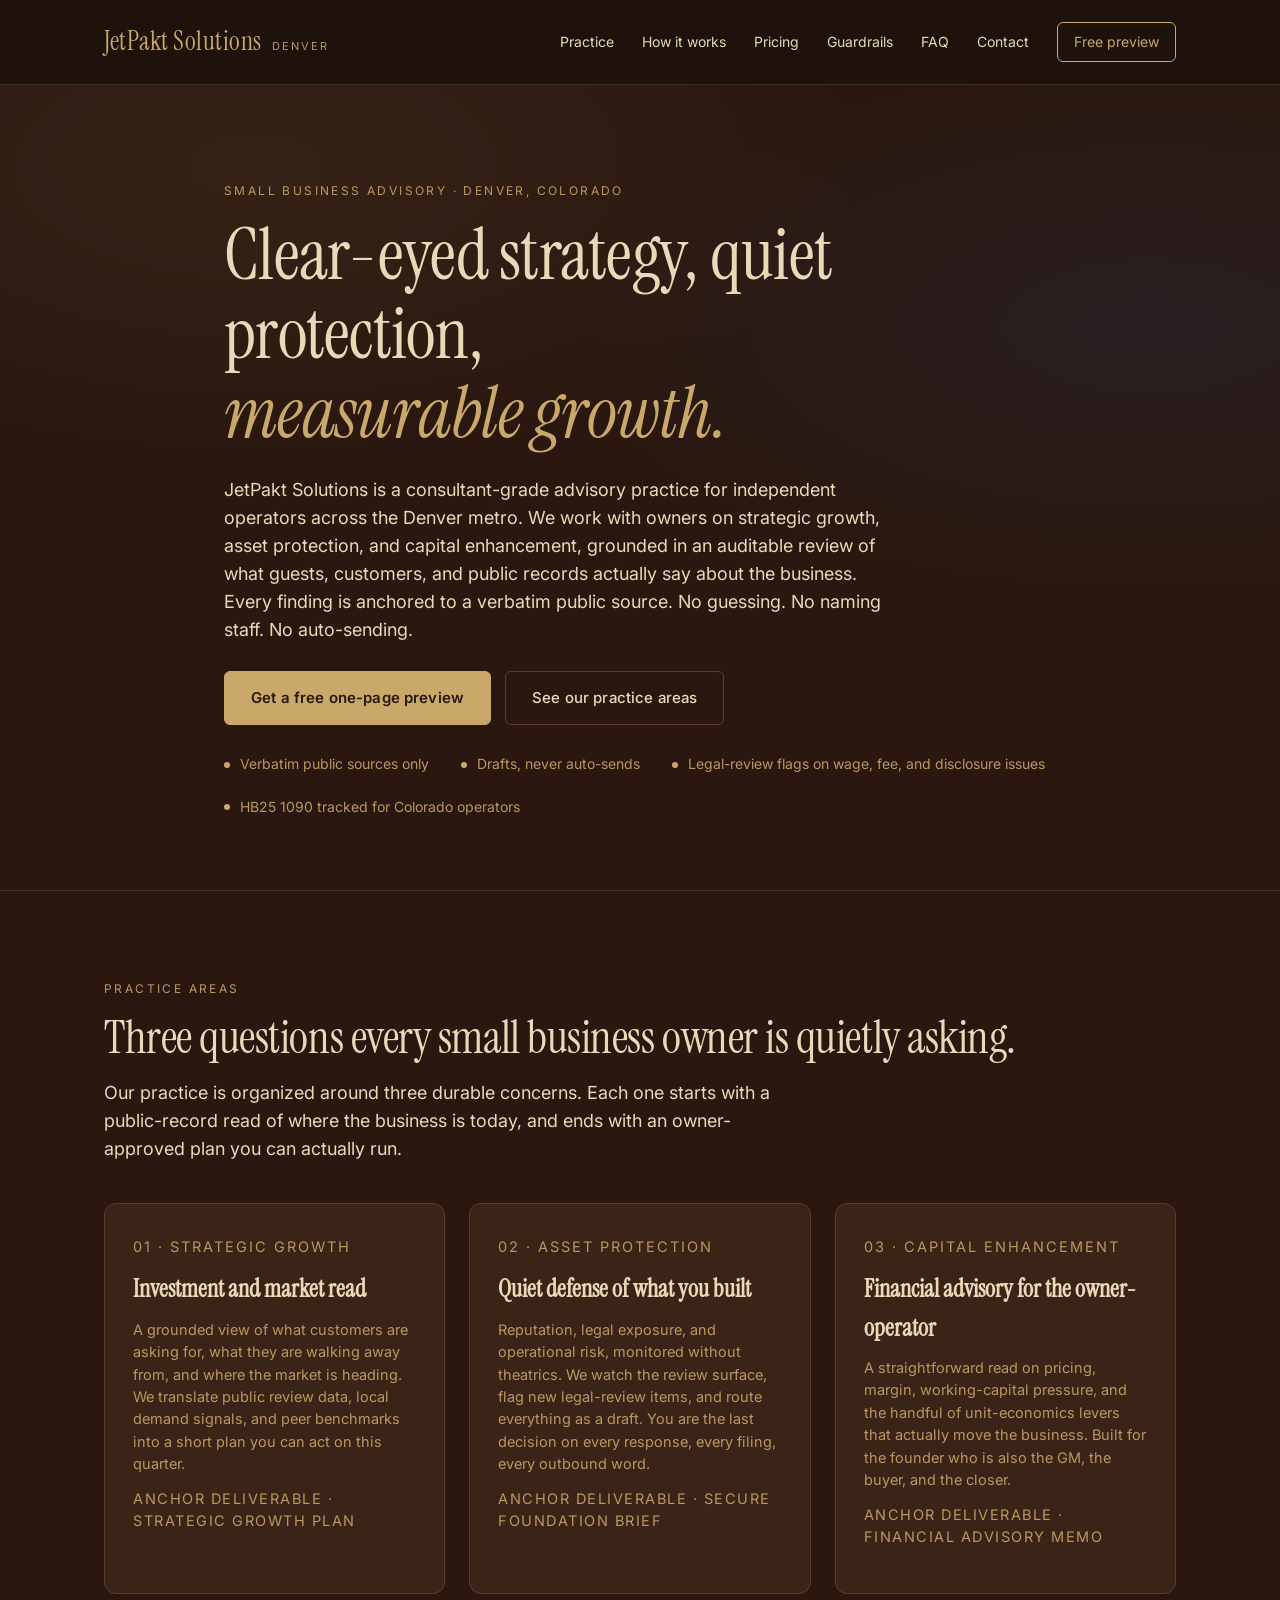
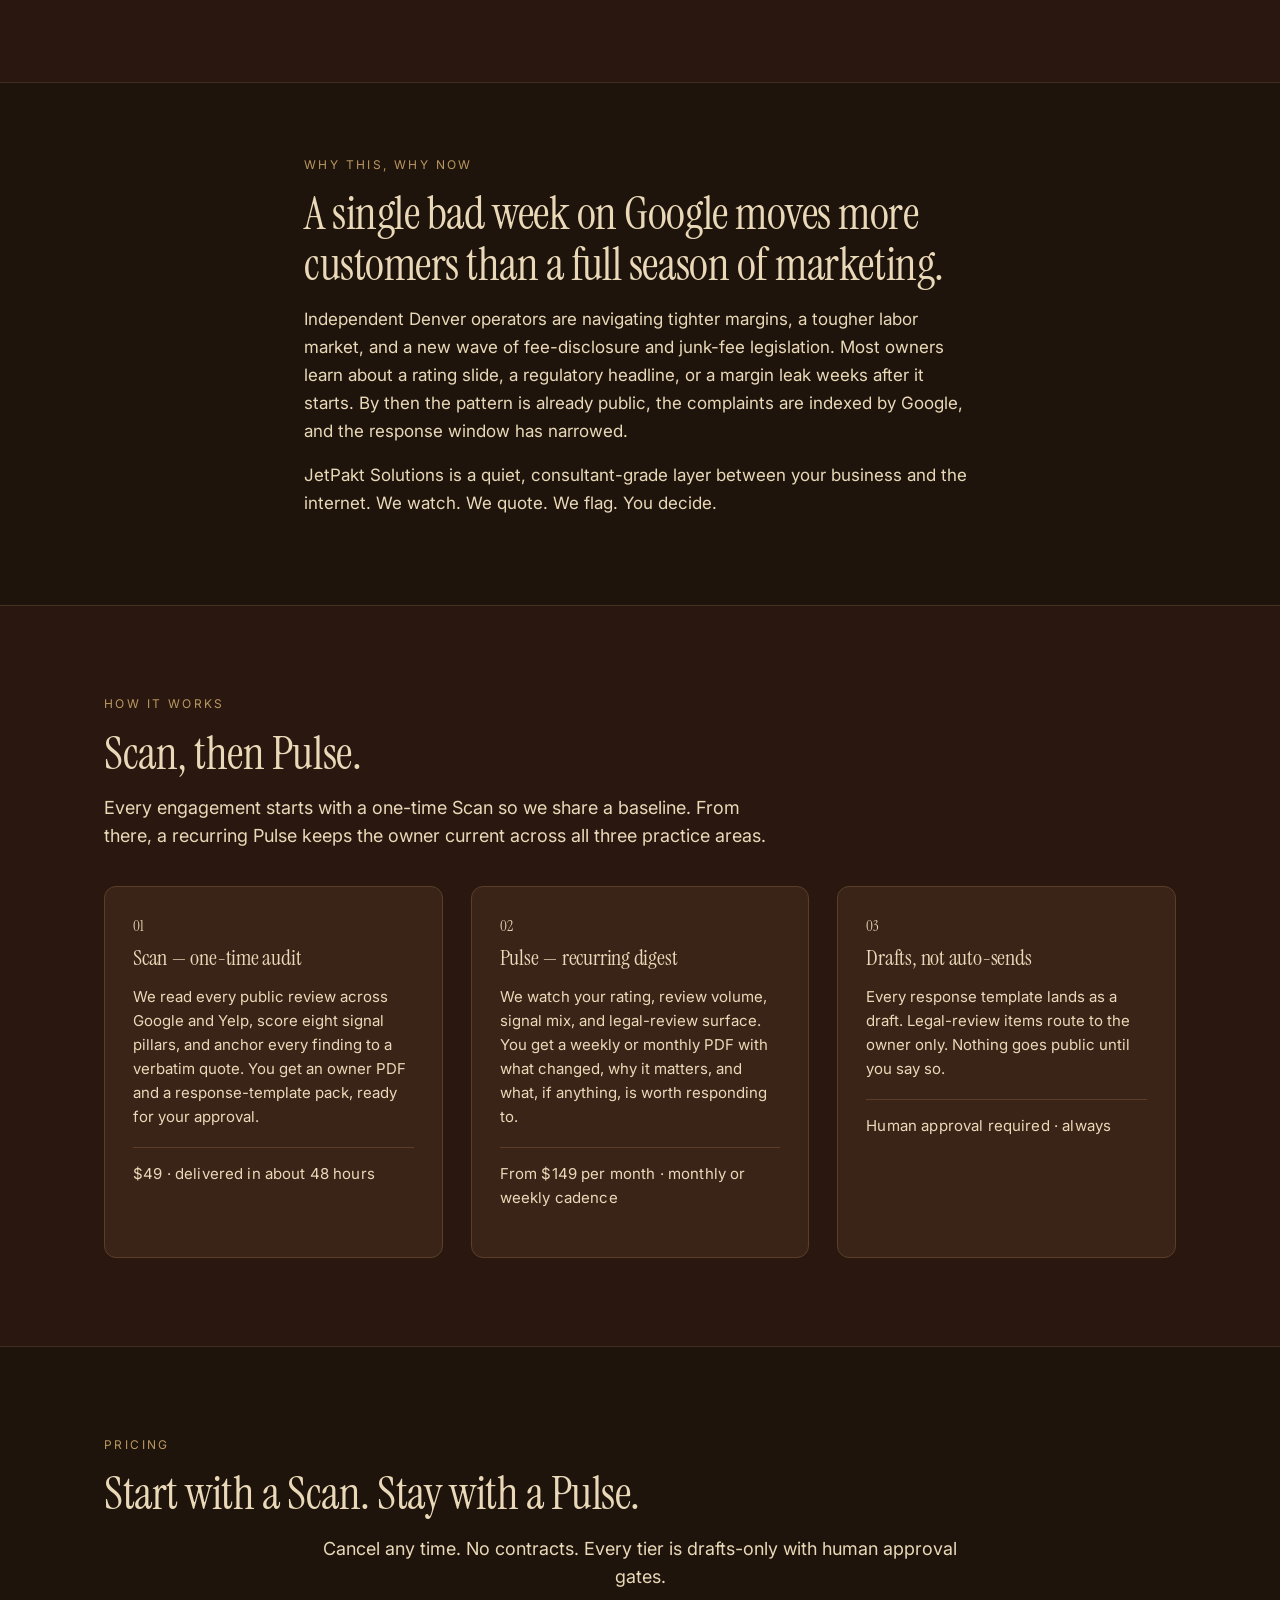
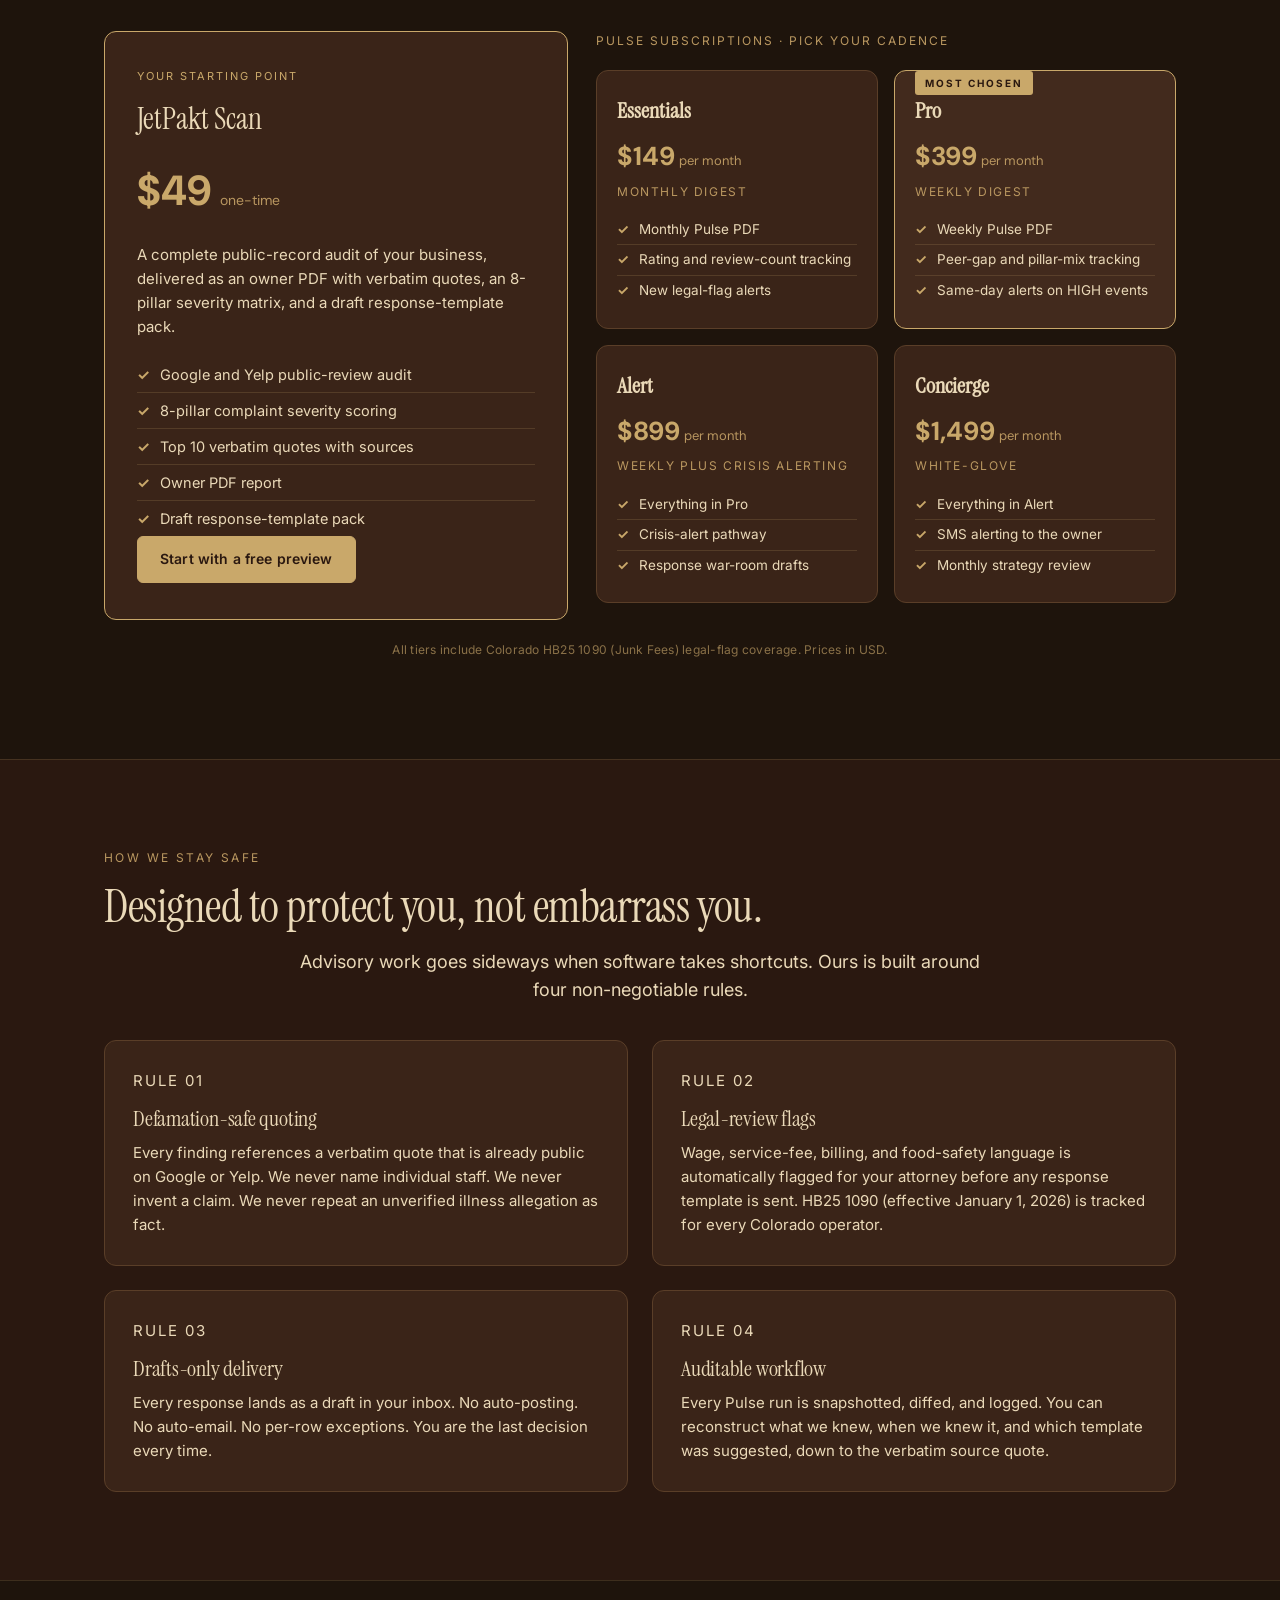
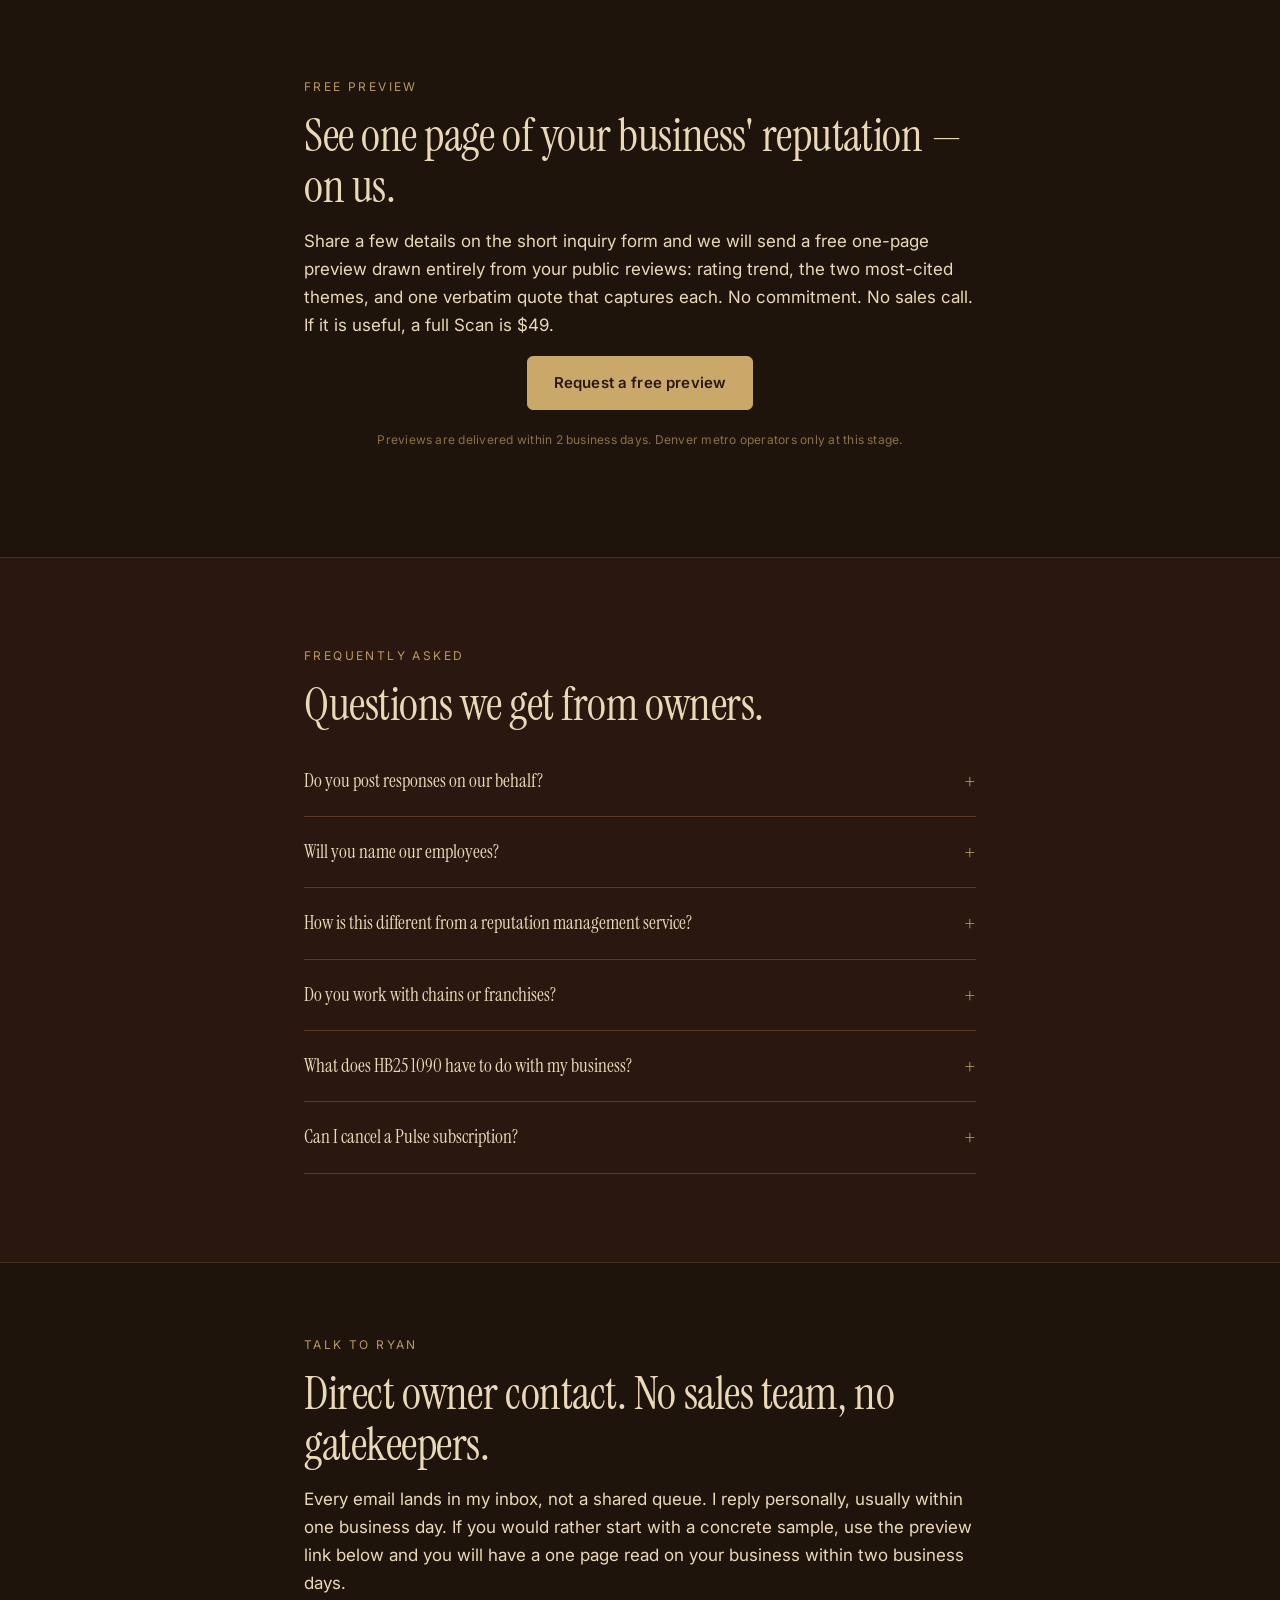
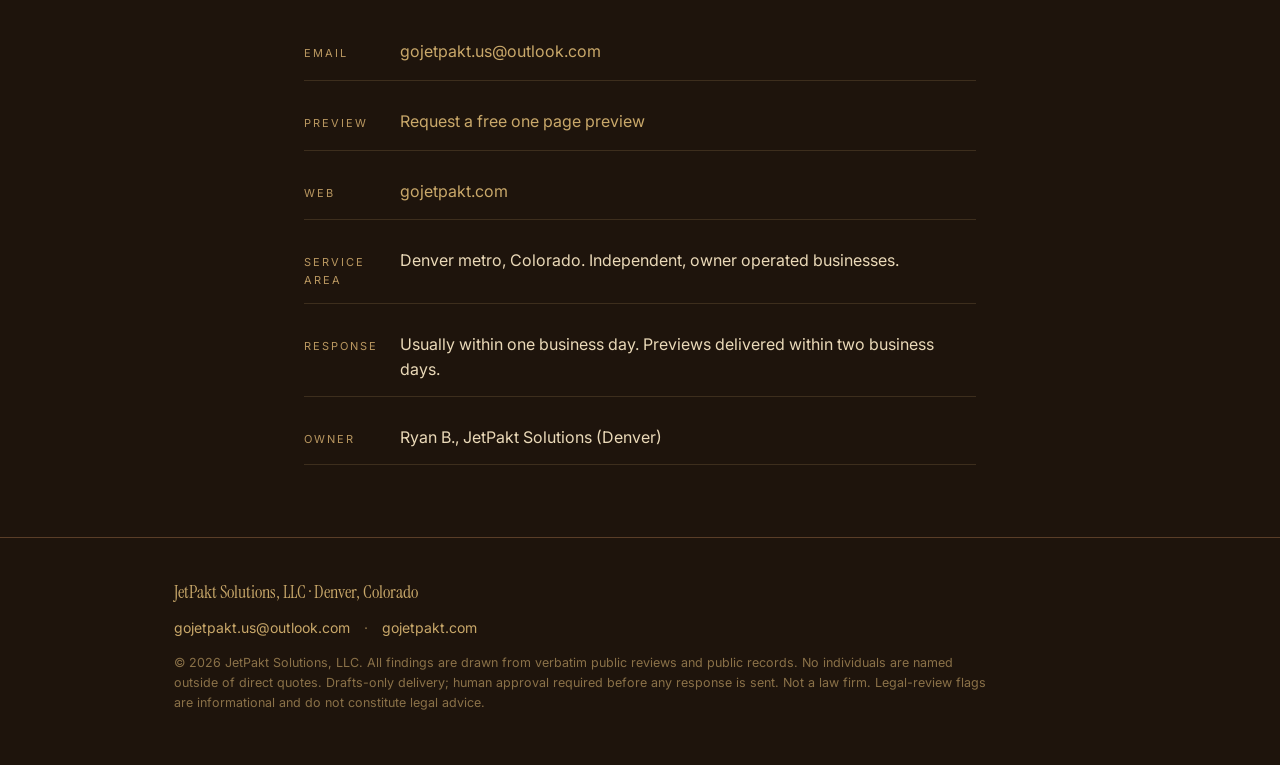
==== commit bd0282d6: "feat(site): inquiry page with Netlify form + repoint preview CTAs - Add /inquiry.html (data-netlify=" ====
--- a/jetpakt-site/index.html
+++ b/jetpakt-site/index.html
@@ -26,7 +26,7 @@
       <a href="#guardrails">Guardrails</a>
       <a href="#faq">FAQ</a>
       <a href="#contact">Contact</a>
-      <a class="nav-cta" href="#preview">Free preview</a>
+      <a class="nav-cta" href="/inquiry.html">Free preview</a>
     </nav>
   </div>
 </header>
@@ -45,7 +45,7 @@
       JetPakt Solutions is a consultant-grade advisory practice for independent operators across the Denver metro. We work with owners on strategic growth, asset protection, and capital enhancement, grounded in an auditable review of what guests, customers, and public records actually say about the business. Every finding is anchored to a verbatim public source. No guessing. No naming staff. No auto-sending.
     </p>
     <div class="cta-row">
-      <a class="btn btn-primary" href="#preview">Get a free one-page preview</a>
+      <a class="btn btn-primary" href="/inquiry.html">Get a free one-page preview</a>
       <a class="btn btn-ghost" href="#practice">See our practice areas</a>
     </div>
     <ul class="hero-proofs">
@@ -159,7 +159,7 @@
           <li>Owner PDF report</li>
           <li>Draft response-template pack</li>
         </ul>
-        <a class="btn btn-primary btn-inline" href="#preview">Start with a free preview</a>
+        <a class="btn btn-primary btn-inline" href="/inquiry.html">Start with a free preview</a>
       </div>
 
       <div class="price-sub">
@@ -253,10 +253,10 @@
     <p class="eyebrow">Free preview</p>
     <h2 class="h2">See one page of your business' reputation — on us.</h2>
     <p class="body-lg">
-      Reply with your business name and we will send a free one-page preview drawn entirely from your public reviews: rating trend, the two most-cited themes, and one verbatim quote that captures each. No commitment. No sales call. If it is useful, a full Scan is $49.
+      Share a few details on the short inquiry form and we will send a free one-page preview drawn entirely from your public reviews: rating trend, the two most-cited themes, and one verbatim quote that captures each. No commitment. No sales call. If it is useful, a full Scan is $49.
     </p>
     <div class="cta-row cta-row-center">
-      <a class="btn btn-primary" href="mailto:gojetpakt.us@outlook.com?subject=JetPakt%20preview%20request&amp;body=Business%20name%3A%0AWebsite%20or%20Google%20listing%3A%0ABest%20email%20for%20the%20preview%3A%0A">Request a free preview</a>
+      <a class="btn btn-primary" href="/inquiry.html">Request a free preview</a>
     </div>
     <p class="micro center">Previews are delivered within 2 business days. Denver metro operators only at this stage.</p>
   </div>
@@ -315,7 +315,7 @@
       </li>
       <li>
         <span class="label">Preview</span>
-        <a href="mailto:gojetpakt.us@outlook.com?subject=JetPakt%20preview%20request&amp;body=Business%20name%3A%0AWebsite%20or%20Google%20listing%3A%0ABest%20email%20for%20the%20preview%3A%0A">Request a free one page preview</a>
+        <a href="/inquiry.html">Request a free one page preview</a>
       </li>
       <li>
         <span class="label">Web</span>
--- a/jetpakt-site/styles.css
+++ b/jetpakt-site/styles.css
@@ -611,3 +611,124 @@
   outline-offset: 3px;
   border-radius: 3px;
 }
+
+/* ==========================================================================
+   Inquiry page + Netlify form
+   ========================================================================== */
+.section-inquiry { padding: 72px 0 96px; }
+.section-inquiry .eyebrow { color: var(--gold); }
+.section-inquiry .h1 { margin: 10px 0 18px; }
+.section-inquiry .body-lg { color: var(--text); max-width: 640px; }
+.section-inquiry .micro { max-width: 640px; margin-bottom: 28px; }
+
+.nav-cta-active,
+.site-nav .nav-cta.nav-cta-active {
+  background: var(--gold);
+  color: var(--gold-ink);
+  border-color: var(--gold);
+}
+
+.inquiry-form {
+  margin-top: 24px;
+  padding: 28px;
+  background: var(--surface);
+  border: 1px solid var(--border);
+  border-radius: var(--radius-lg);
+  box-shadow: var(--shadow);
+}
+
+.field { display: block; margin-bottom: 18px; }
+.field > label {
+  display: block;
+  font-size: 14px;
+  font-weight: 600;
+  color: var(--text);
+  margin-bottom: 6px;
+  letter-spacing: 0.01em;
+}
+.field input[type="text"],
+.field input[type="email"],
+.field input[type="tel"],
+.field input[type="url"],
+.field textarea {
+  width: 100%;
+  font-family: var(--ff-body);
+  font-size: 16px;
+  line-height: 1.5;
+  color: var(--text);
+  background: var(--bg-alt);
+  border: 1px solid var(--border);
+  border-radius: var(--radius);
+  padding: 11px 14px;
+  transition: border-color 160ms ease, box-shadow 160ms ease, background 160ms ease;
+}
+.field input::placeholder,
+.field textarea::placeholder {
+  color: var(--text-faint);
+  opacity: 1;
+}
+.field input:hover,
+.field textarea:hover {
+  border-color: var(--text-muted);
+}
+.field input:focus,
+.field textarea:focus {
+  outline: none;
+  border-color: var(--gold);
+  box-shadow: 0 0 0 3px rgba(201, 168, 106, 0.22);
+  background: var(--surface-alt);
+}
+.field textarea { resize: vertical; min-height: 120px; }
+
+.field-row {
+  display: grid;
+  grid-template-columns: 1fr 1fr;
+  gap: 18px;
+}
+.field-row .field { margin-bottom: 18px; }
+@media (max-width: 640px) {
+  .field-row { grid-template-columns: 1fr; gap: 0; }
+}
+
+.field-checkbox {
+  display: grid;
+  grid-template-columns: auto 1fr;
+  align-items: start;
+  gap: 12px;
+  margin: 8px 0 22px;
+  padding: 14px 16px;
+  background: var(--bg-alt);
+  border: 1px solid var(--border);
+  border-radius: var(--radius);
+}
+.field-checkbox input[type="checkbox"] {
+  width: 18px;
+  height: 18px;
+  margin-top: 3px;
+  accent-color: var(--gold);
+  cursor: pointer;
+}
+.field-checkbox label {
+  font-size: 14px;
+  line-height: 1.55;
+  color: var(--text);
+  cursor: pointer;
+}
+
+.hint {
+  font-size: 13px;
+  line-height: 1.5;
+  color: var(--text-muted);
+  margin: 6px 0 0;
+}
+
+.req { color: var(--gold); margin-left: 2px; }
+
+.honeypot {
+  position: absolute;
+  left: -10000px;
+  top: auto;
+  width: 1px;
+  height: 1px;
+  overflow: hidden;
+}
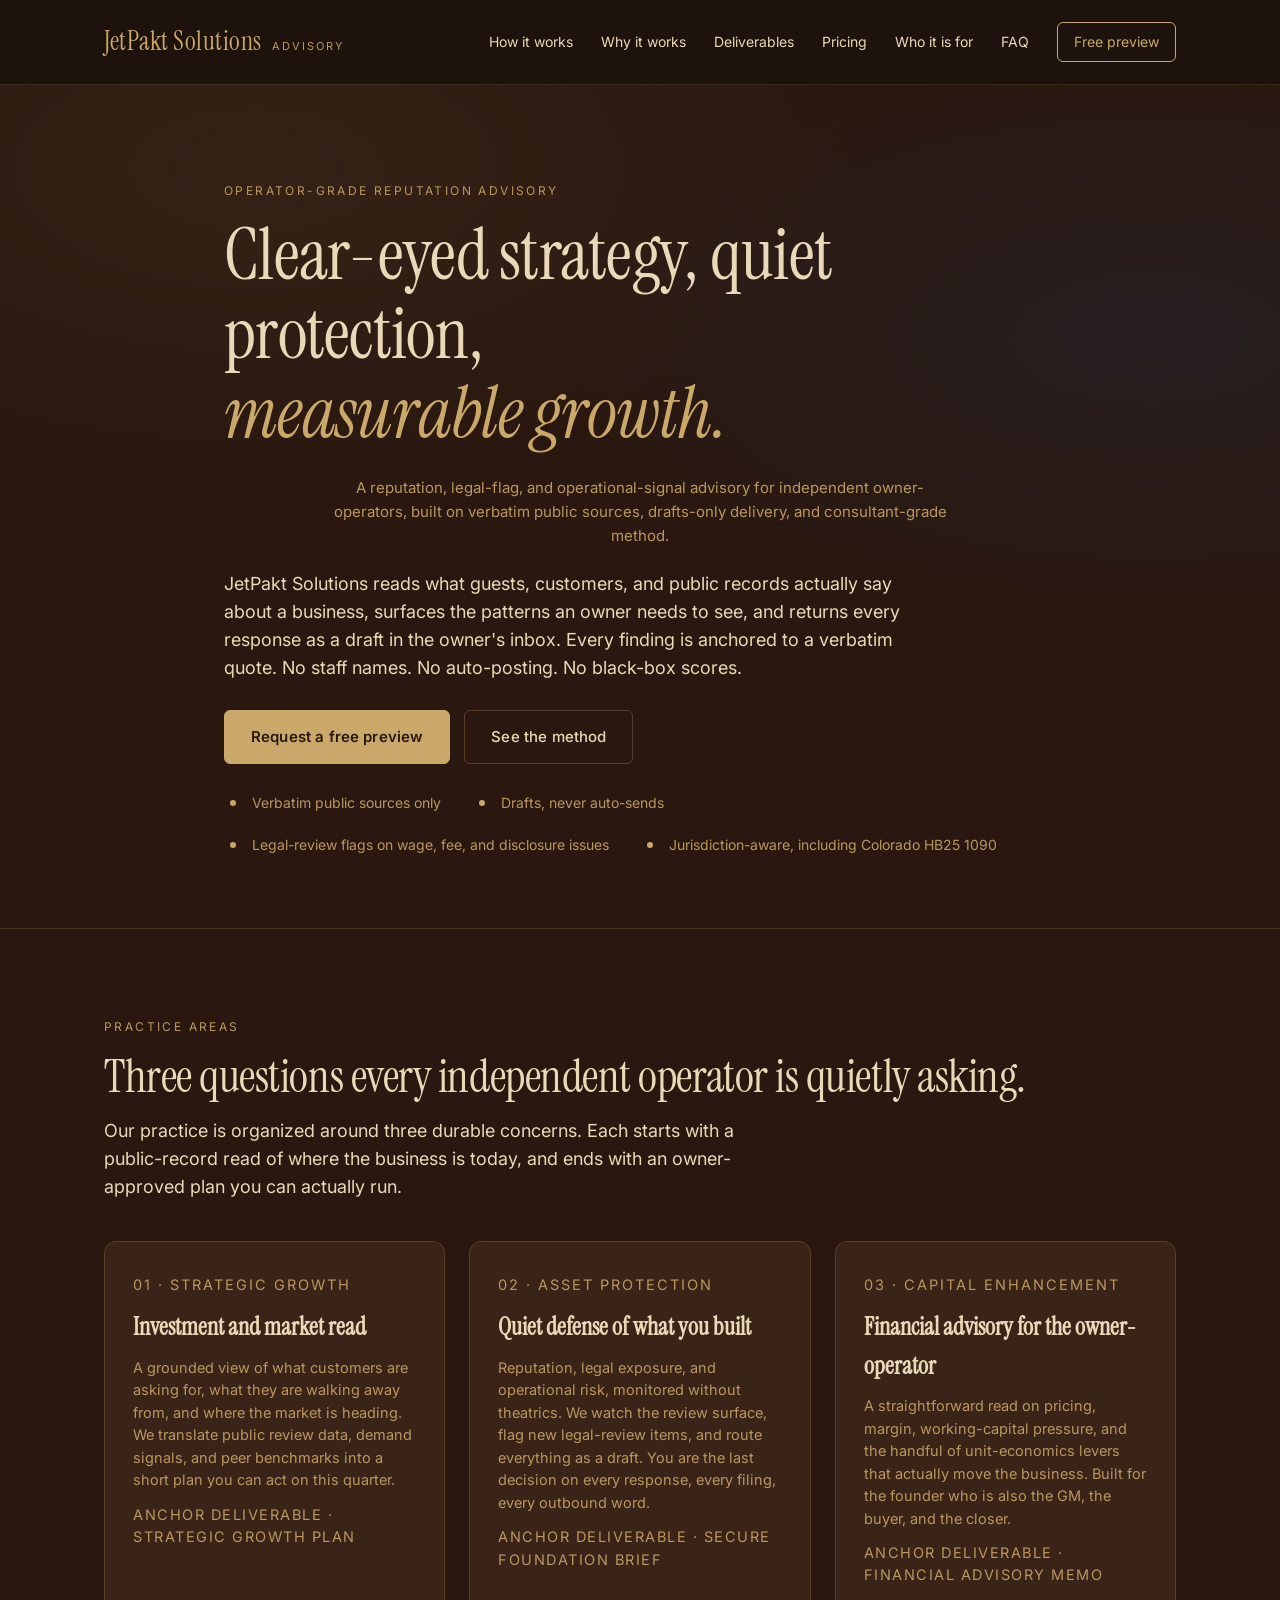
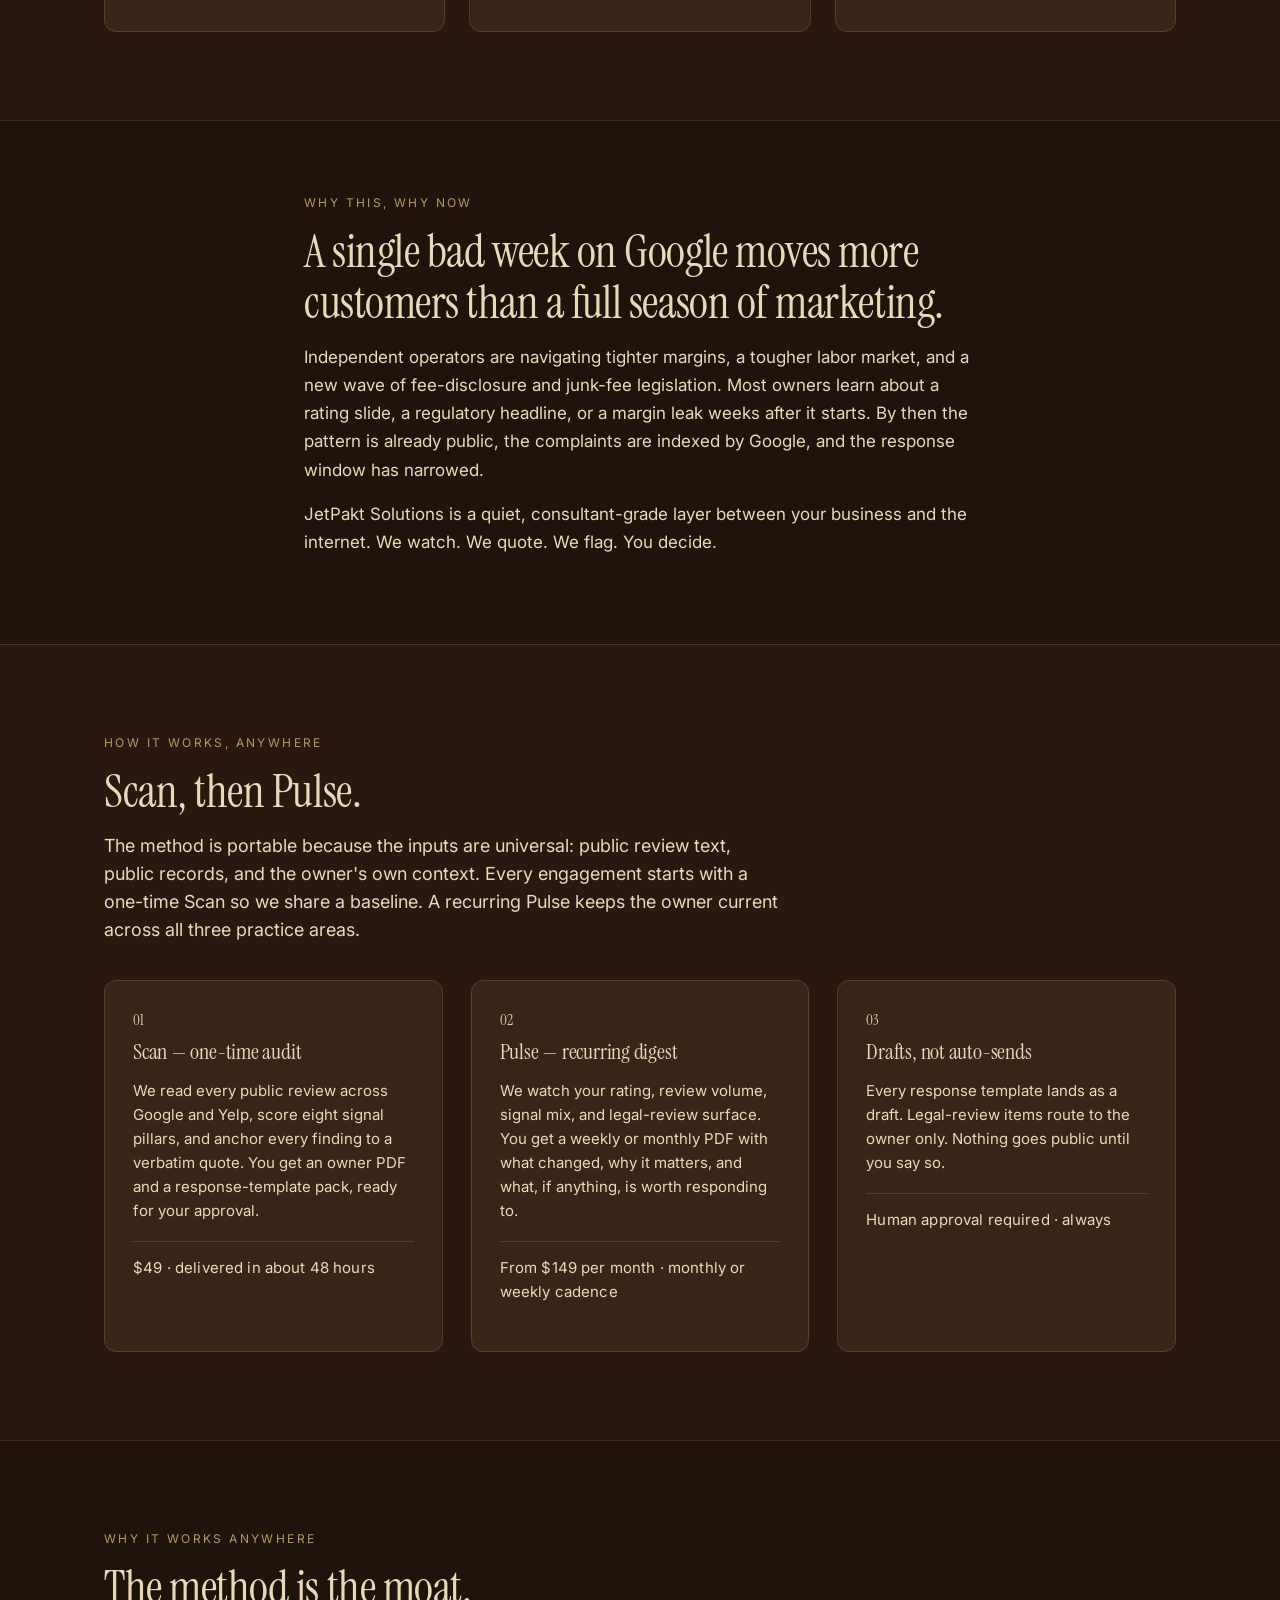
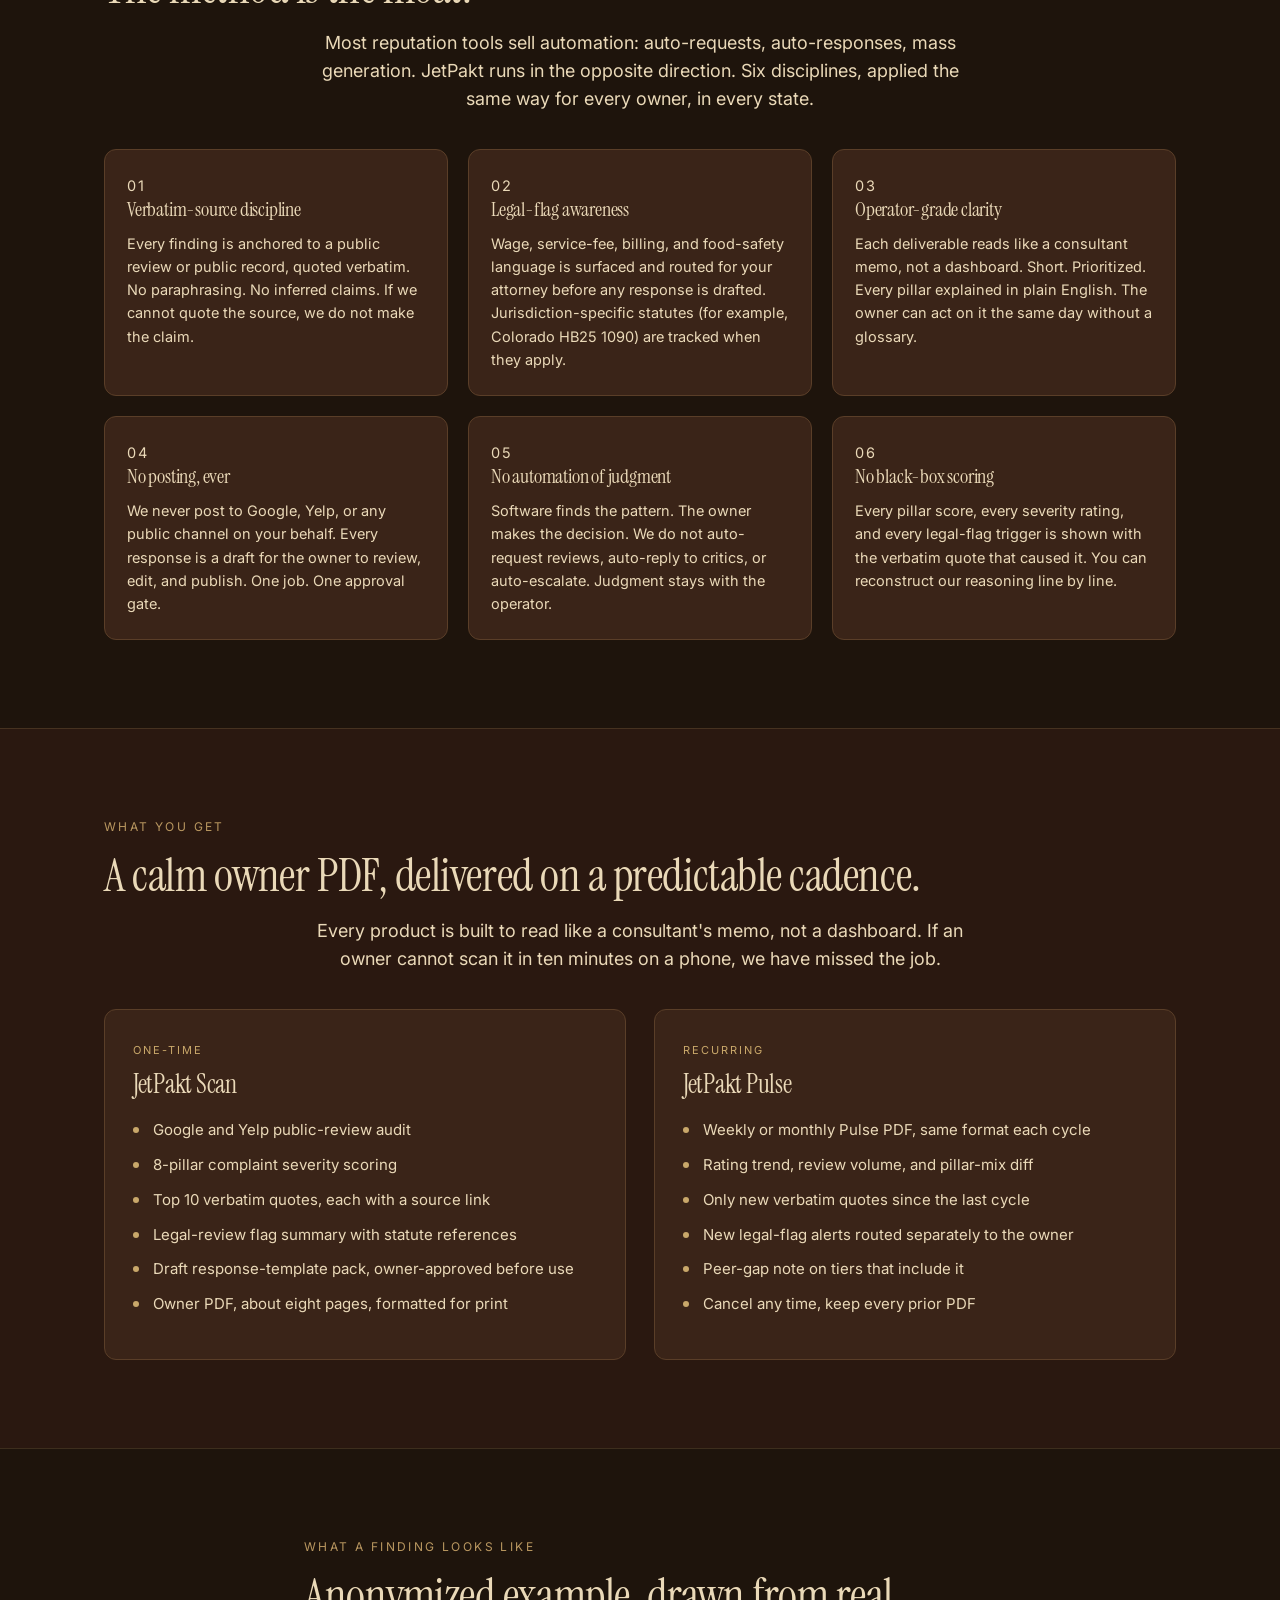
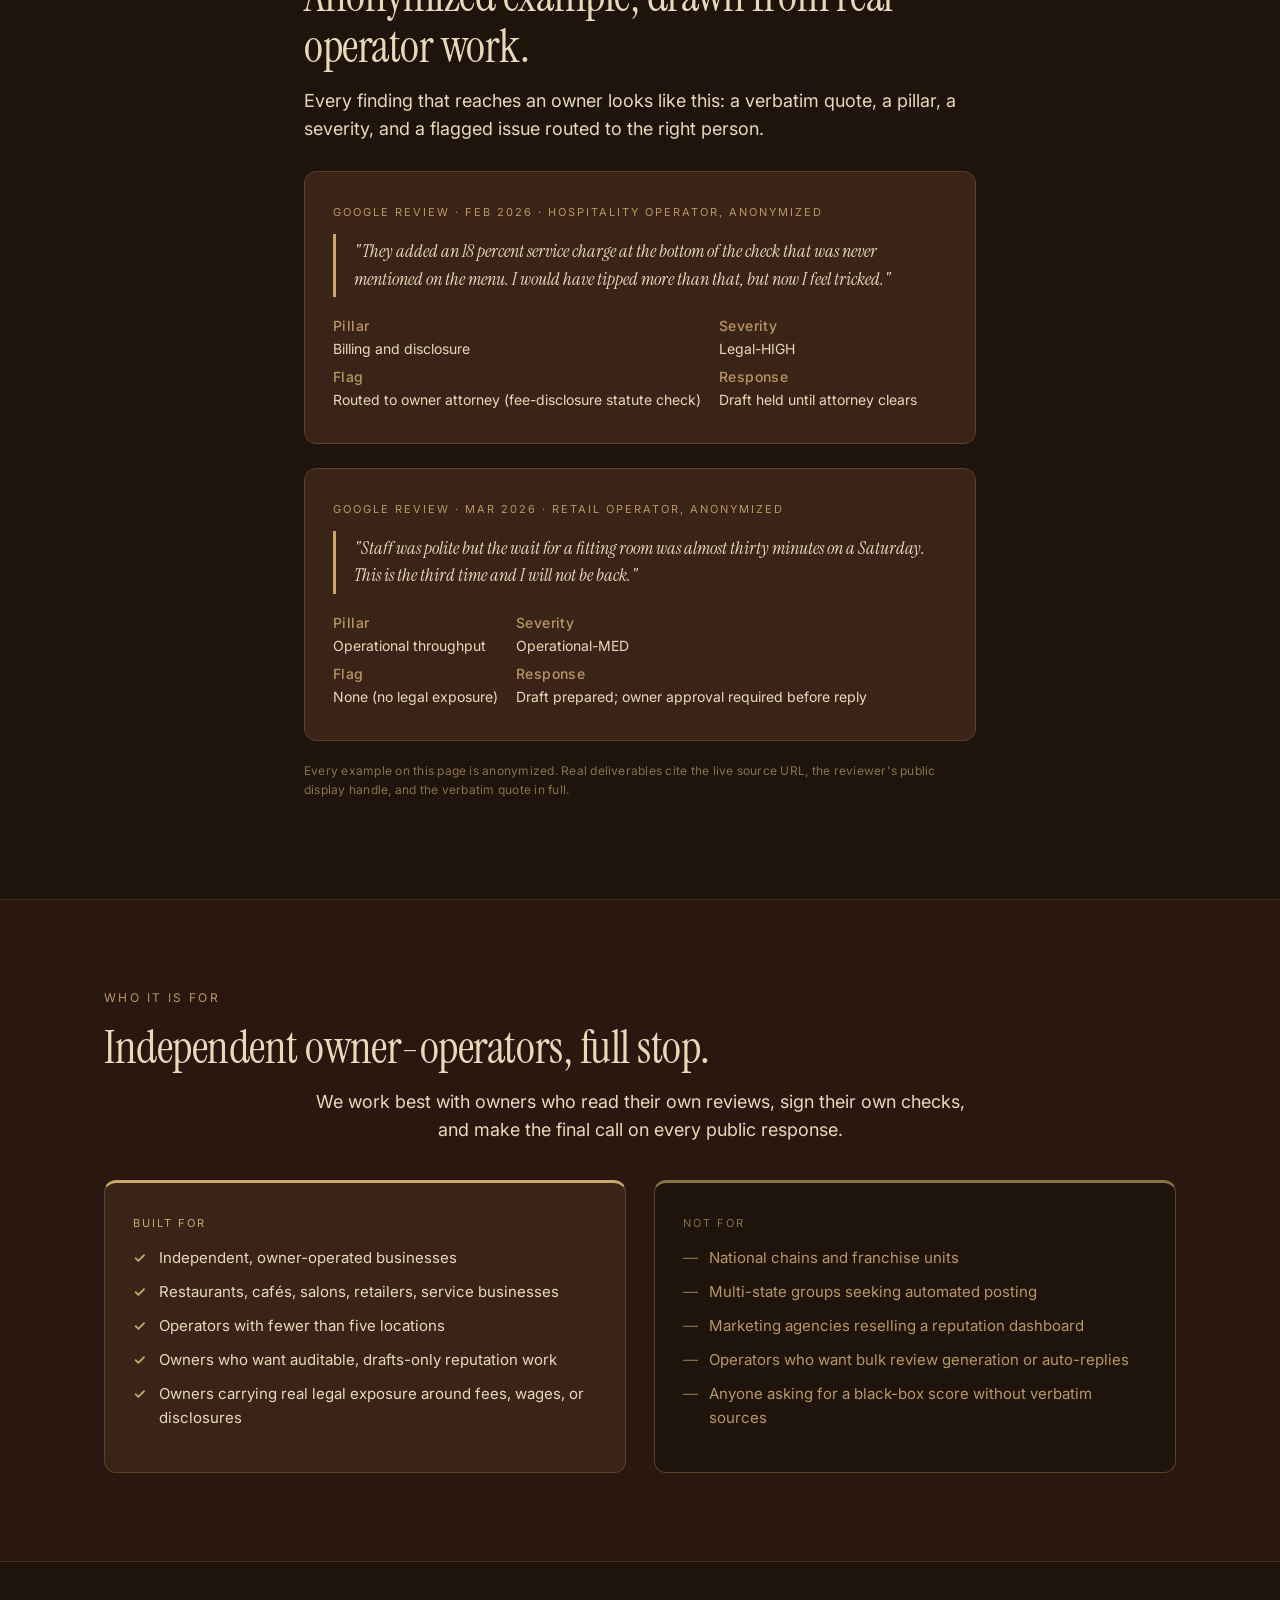
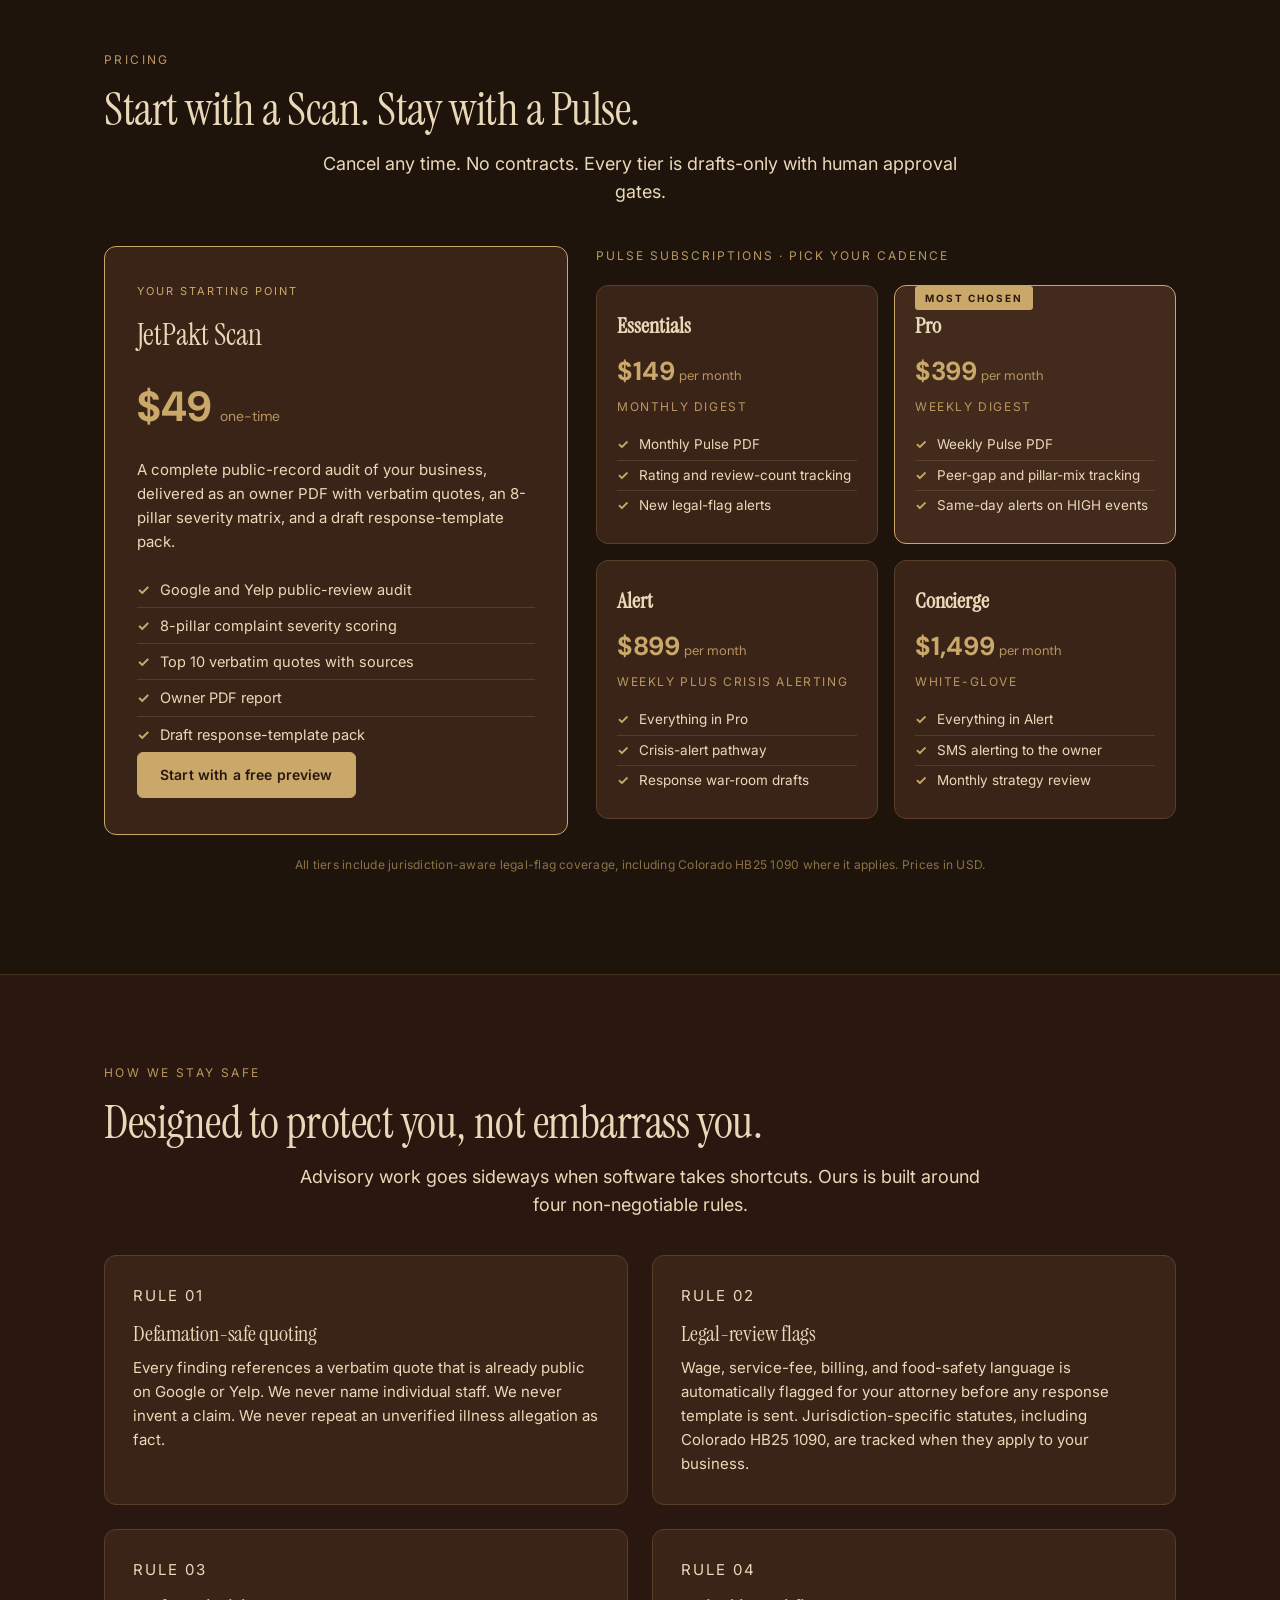
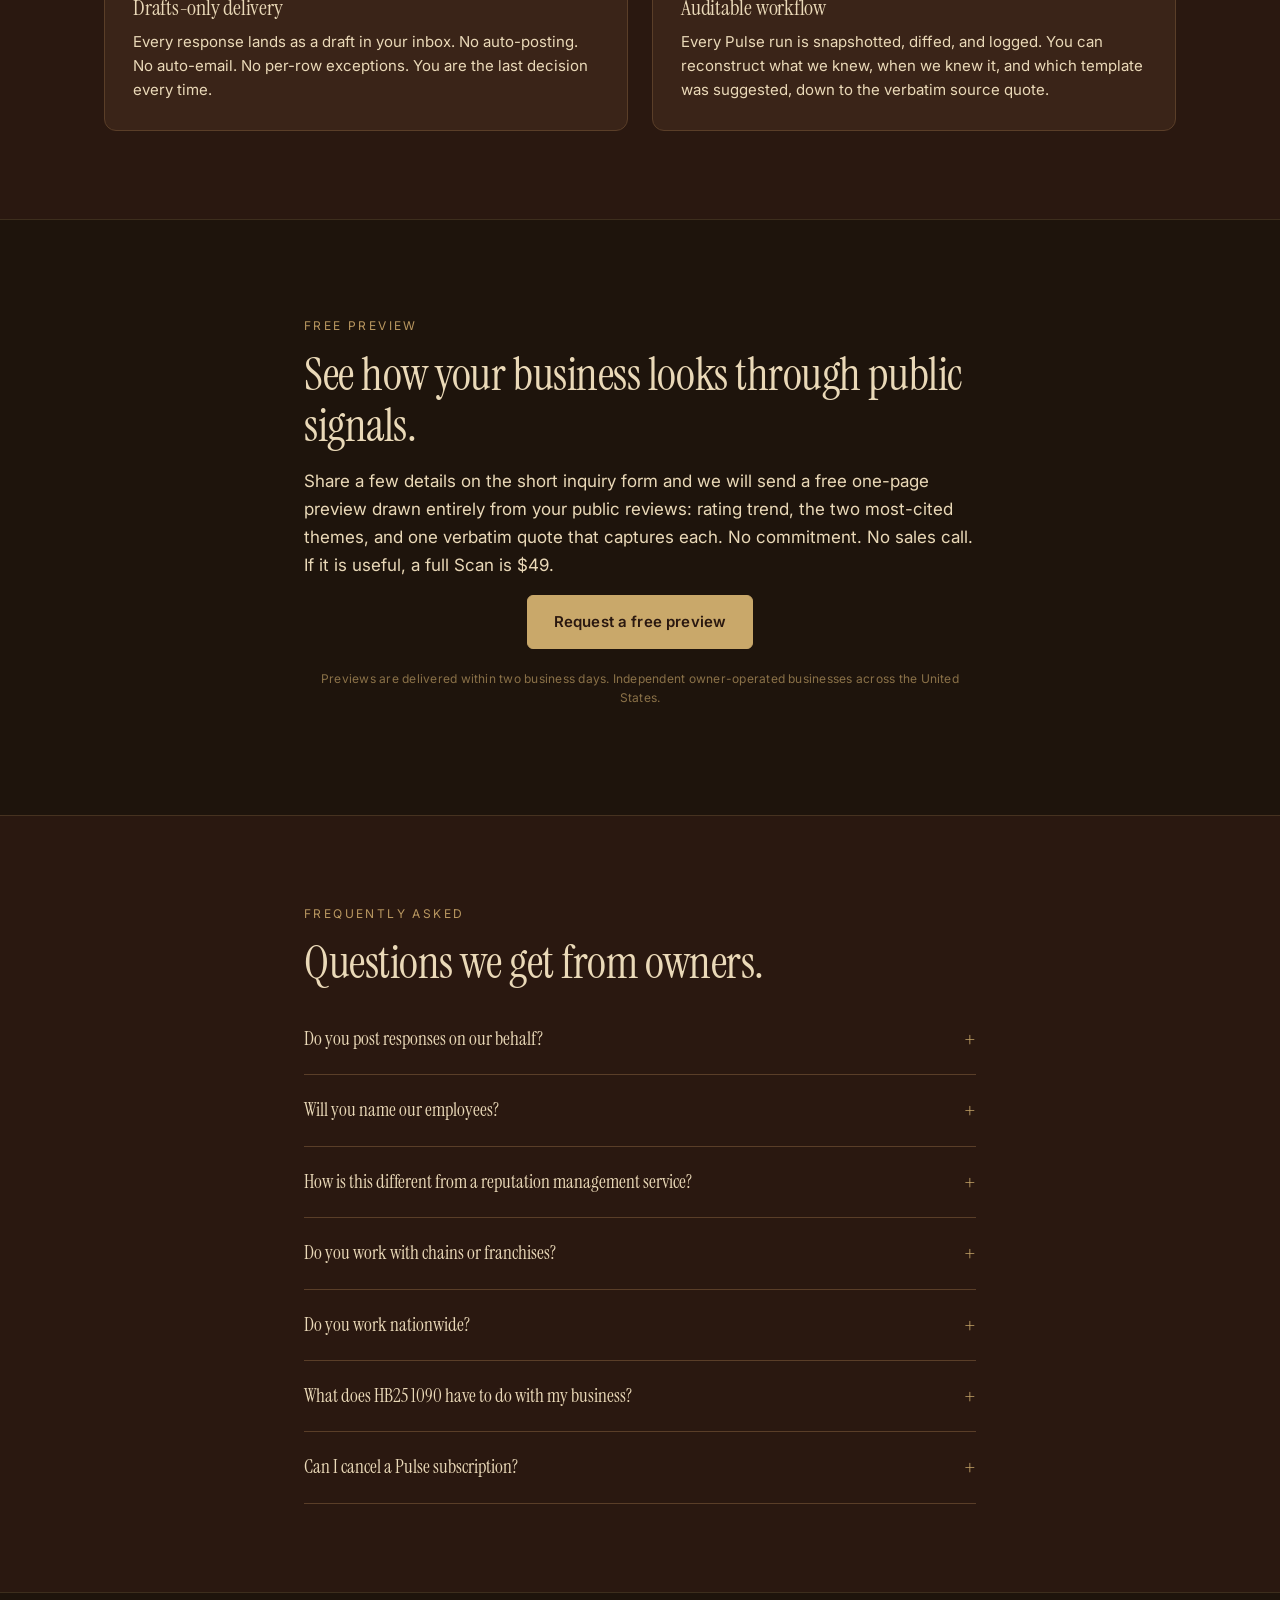
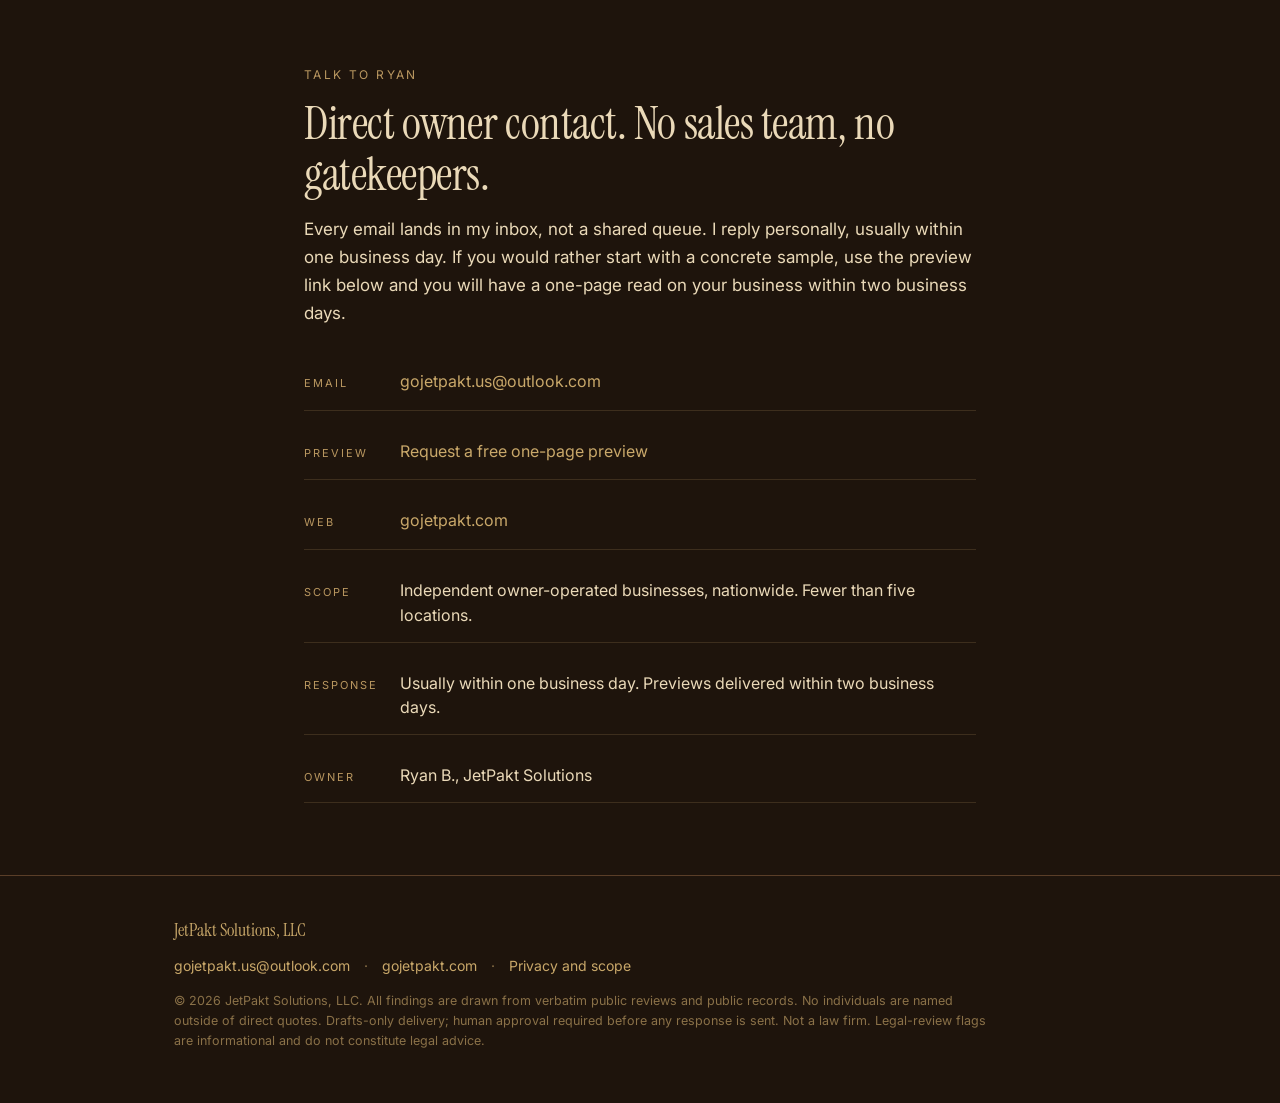
==== commit 067c9f4c: "feat: national rewrite - remove Denver, adopt operator-grade positioning - Rewrite index.html with h" ====
--- a/jetpakt-site/index.html
+++ b/jetpakt-site/index.html
@@ -3,9 +3,10 @@
 <head>
 <meta charset="utf-8">
 <meta name="viewport" content="width=device-width, initial-scale=1">
-<title>JetPakt Solutions — Small Business Advisory, Denver</title>
-<meta name="description" content="JetPakt Solutions is a Denver-based small business advisory practice: strategic growth, asset protection, and capital enhancement, anchored by an auditable, defamation-safe reputation intelligence layer for independent operators.">
+<title>JetPakt Solutions — Operator-grade reputation advisory for independent businesses</title>
+<meta name="description" content="JetPakt Solutions is an operator-grade reputation, legal-flag, and operational-signal advisory for independent owner-operated businesses. Verbatim public sources. Drafts only. No posting, no automation, no black-box scoring.">
 <meta name="theme-color" content="#2A1810">
+<link rel="canonical" href="https://gojetpakt.com/">
 <link rel="preconnect" href="https://fonts.googleapis.com">
 <link rel="preconnect" href="https://fonts.gstatic.com" crossorigin>
 <link href="https://fonts.googleapis.com/css2?family=Instrument+Serif:ital@0;1&family=Inter:wght@400;500;600;700&family=DM+Sans:wght@400;500;700&display=swap" rel="stylesheet">
@@ -17,15 +18,15 @@
   <div class="wrap header-inner">
     <a class="brand" href="/">
       <span class="brand-mark">JetPakt Solutions</span>
-      <span class="brand-sub">Denver</span>
+      <span class="brand-sub">Advisory</span>
     </a>
     <nav class="site-nav" aria-label="Primary">
-      <a href="#practice">Practice</a>
       <a href="#how">How it works</a>
+      <a href="#method">Why it works</a>
+      <a href="#deliverables">Deliverables</a>
       <a href="#pricing">Pricing</a>
-      <a href="#guardrails">Guardrails</a>
+      <a href="#audience">Who it is for</a>
       <a href="#faq">FAQ</a>
-      <a href="#contact">Contact</a>
       <a class="nav-cta" href="/inquiry.html">Free preview</a>
     </nav>
   </div>
@@ -36,23 +37,26 @@
 <!-- ============== HERO ============== -->
 <section class="hero">
   <div class="wrap hero-inner">
-    <p class="eyebrow">Small Business Advisory · Denver, Colorado</p>
+    <p class="eyebrow">Operator-grade reputation advisory</p>
     <h1 class="display">
       Clear-eyed strategy, quiet protection,<br>
       <em>measurable growth.</em>
     </h1>
+    <p class="hero-clarifier">
+      A reputation, legal-flag, and operational-signal advisory for independent owner-operators, built on verbatim public sources, drafts-only delivery, and consultant-grade method.
+    </p>
     <p class="lede">
-      JetPakt Solutions is a consultant-grade advisory practice for independent operators across the Denver metro. We work with owners on strategic growth, asset protection, and capital enhancement, grounded in an auditable review of what guests, customers, and public records actually say about the business. Every finding is anchored to a verbatim public source. No guessing. No naming staff. No auto-sending.
+      JetPakt Solutions reads what guests, customers, and public records actually say about a business, surfaces the patterns an owner needs to see, and returns every response as a draft in the owner's inbox. Every finding is anchored to a verbatim quote. No staff names. No auto-posting. No black-box scores.
     </p>
     <div class="cta-row">
-      <a class="btn btn-primary" href="/inquiry.html">Get a free one-page preview</a>
-      <a class="btn btn-ghost" href="#practice">See our practice areas</a>
+      <a class="btn btn-primary" href="/inquiry.html">Request a free preview</a>
+      <a class="btn btn-ghost" href="#method">See the method</a>
     </div>
     <ul class="hero-proofs">
       <li><span class="dot"></span> Verbatim public sources only</li>
       <li><span class="dot"></span> Drafts, never auto-sends</li>
       <li><span class="dot"></span> Legal-review flags on wage, fee, and disclosure issues</li>
-      <li><span class="dot"></span> HB25 1090 tracked for Colorado operators</li>
+      <li><span class="dot"></span> Jurisdiction-aware, including Colorado HB25 1090</li>
     </ul>
   </div>
 </section>
@@ -61,16 +65,16 @@
 <section class="section" id="practice">
   <div class="wrap">
     <p class="eyebrow">Practice areas</p>
-    <h2 class="h2">Three questions every small business owner is quietly asking.</h2>
+    <h2 class="h2">Three questions every independent operator is quietly asking.</h2>
     <p class="lede">
-      Our practice is organized around three durable concerns. Each one starts with a public-record read of where the business is today, and ends with an owner-approved plan you can actually run.
+      Our practice is organized around three durable concerns. Each starts with a public-record read of where the business is today, and ends with an owner-approved plan you can actually run.
     </p>
     <div class="practice-grid">
       <article class="practice">
         <p class="practice-kicker">01 · Strategic Growth</p>
         <h3>Investment and market read</h3>
         <p>
-          A grounded view of what customers are asking for, what they are walking away from, and where the market is heading. We translate public review data, local demand signals, and peer benchmarks into a short plan you can act on this quarter.
+          A grounded view of what customers are asking for, what they are walking away from, and where the market is heading. We translate public review data, demand signals, and peer benchmarks into a short plan you can act on this quarter.
         </p>
         <p class="practice-tag">Anchor deliverable · Strategic Growth Plan</p>
       </article>
@@ -100,7 +104,7 @@
     <p class="eyebrow">Why this, why now</p>
     <h2 class="h2">A single bad week on Google moves more customers than a full season of marketing.</h2>
     <p class="body-lg">
-      Independent Denver operators are navigating tighter margins, a tougher labor market, and a new wave of fee-disclosure and junk-fee legislation. Most owners learn about a rating slide, a regulatory headline, or a margin leak weeks after it starts. By then the pattern is already public, the complaints are indexed by Google, and the response window has narrowed.
+      Independent operators are navigating tighter margins, a tougher labor market, and a new wave of fee-disclosure and junk-fee legislation. Most owners learn about a rating slide, a regulatory headline, or a margin leak weeks after it starts. By then the pattern is already public, the complaints are indexed by Google, and the response window has narrowed.
     </p>
     <p class="body-lg">
       JetPakt Solutions is a quiet, consultant-grade layer between your business and the internet. We watch. We quote. We flag. You decide.
@@ -108,13 +112,13 @@
   </div>
 </section>
 
-<!-- ============== HOW IT WORKS ============== -->
+<!-- ============== HOW IT WORKS (ANYWHERE) ============== -->
 <section class="section" id="how">
   <div class="wrap">
-    <p class="eyebrow">How it works</p>
+    <p class="eyebrow">How it works, anywhere</p>
     <h2 class="h2">Scan, then Pulse.</h2>
     <p class="lede">
-      Every engagement starts with a one-time Scan so we share a baseline. From there, a recurring Pulse keeps the owner current across all three practice areas.
+      The method is portable because the inputs are universal: public review text, public records, and the owner's own context. Every engagement starts with a one-time Scan so we share a baseline. A recurring Pulse keeps the owner current across all three practice areas.
     </p>
     <div class="steps">
       <article class="step">
@@ -134,6 +138,155 @@
         <h3 class="h3">Drafts, not auto-sends</h3>
         <p>Every response template lands as a draft. Legal-review items route to the owner only. Nothing goes public until you say so.</p>
         <p class="step-meta">Human approval required · always</p>
+      </article>
+    </div>
+  </div>
+</section>
+
+<!-- ============== WHY JETPAKT WORKS ANYWHERE (METHOD) ============== -->
+<section class="section section-alt" id="method">
+  <div class="wrap">
+    <p class="eyebrow">Why it works anywhere</p>
+    <h2 class="h2">The method is the moat.</h2>
+    <p class="lede narrow">
+      Most reputation tools sell automation: auto-requests, auto-responses, mass generation. JetPakt runs in the opposite direction. Six disciplines, applied the same way for every owner, in every state.
+    </p>
+    <div class="grid grid-3 method-grid">
+      <article class="method-card">
+        <p class="method-kicker">01</p>
+        <h3 class="h3">Verbatim-source discipline</h3>
+        <p>Every finding is anchored to a public review or public record, quoted verbatim. No paraphrasing. No inferred claims. If we cannot quote the source, we do not make the claim.</p>
+      </article>
+      <article class="method-card">
+        <p class="method-kicker">02</p>
+        <h3 class="h3">Legal-flag awareness</h3>
+        <p>Wage, service-fee, billing, and food-safety language is surfaced and routed for your attorney before any response is drafted. Jurisdiction-specific statutes (for example, Colorado HB25 1090) are tracked when they apply.</p>
+      </article>
+      <article class="method-card">
+        <p class="method-kicker">03</p>
+        <h3 class="h3">Operator-grade clarity</h3>
+        <p>Each deliverable reads like a consultant memo, not a dashboard. Short. Prioritized. Every pillar explained in plain English. The owner can act on it the same day without a glossary.</p>
+      </article>
+      <article class="method-card">
+        <p class="method-kicker">04</p>
+        <h3 class="h3">No posting, ever</h3>
+        <p>We never post to Google, Yelp, or any public channel on your behalf. Every response is a draft for the owner to review, edit, and publish. One job. One approval gate.</p>
+      </article>
+      <article class="method-card">
+        <p class="method-kicker">05</p>
+        <h3 class="h3">No automation of judgment</h3>
+        <p>Software finds the pattern. The owner makes the decision. We do not auto-request reviews, auto-reply to critics, or auto-escalate. Judgment stays with the operator.</p>
+      </article>
+      <article class="method-card">
+        <p class="method-kicker">06</p>
+        <h3 class="h3">No black-box scoring</h3>
+        <p>Every pillar score, every severity rating, and every legal-flag trigger is shown with the verbatim quote that caused it. You can reconstruct our reasoning line by line.</p>
+      </article>
+    </div>
+  </div>
+</section>
+
+<!-- ============== DELIVERABLES ============== -->
+<section class="section" id="deliverables">
+  <div class="wrap">
+    <p class="eyebrow">What you get</p>
+    <h2 class="h2">A calm owner PDF, delivered on a predictable cadence.</h2>
+    <p class="lede narrow">
+      Every product is built to read like a consultant's memo, not a dashboard. If an owner cannot scan it in ten minutes on a phone, we have missed the job.
+    </p>
+    <div class="deliv-grid">
+      <article class="deliv">
+        <p class="deliv-tag">One-time</p>
+        <h3 class="h3">JetPakt Scan</h3>
+        <ul class="deliv-list">
+          <li><span class="deliv-bullet"></span> Google and Yelp public-review audit</li>
+          <li><span class="deliv-bullet"></span> 8-pillar complaint severity scoring</li>
+          <li><span class="deliv-bullet"></span> Top 10 verbatim quotes, each with a source link</li>
+          <li><span class="deliv-bullet"></span> Legal-review flag summary with statute references</li>
+          <li><span class="deliv-bullet"></span> Draft response-template pack, owner-approved before use</li>
+          <li><span class="deliv-bullet"></span> Owner PDF, about eight pages, formatted for print</li>
+        </ul>
+      </article>
+      <article class="deliv">
+        <p class="deliv-tag">Recurring</p>
+        <h3 class="h3">JetPakt Pulse</h3>
+        <ul class="deliv-list">
+          <li><span class="deliv-bullet"></span> Weekly or monthly Pulse PDF, same format each cycle</li>
+          <li><span class="deliv-bullet"></span> Rating trend, review volume, and pillar-mix diff</li>
+          <li><span class="deliv-bullet"></span> Only new verbatim quotes since the last cycle</li>
+          <li><span class="deliv-bullet"></span> New legal-flag alerts routed separately to the owner</li>
+          <li><span class="deliv-bullet"></span> Peer-gap note on tiers that include it</li>
+          <li><span class="deliv-bullet"></span> Cancel any time, keep every prior PDF</li>
+        </ul>
+      </article>
+    </div>
+  </div>
+</section>
+
+<!-- ============== ANONYMIZED EXAMPLE ============== -->
+<section class="section section-alt" id="example">
+  <div class="wrap narrow">
+    <p class="eyebrow">What a finding looks like</p>
+    <h2 class="h2">Anonymized example, drawn from real operator work.</h2>
+    <p class="lede">
+      Every finding that reaches an owner looks like this: a verbatim quote, a pillar, a severity, and a flagged issue routed to the right person.
+    </p>
+    <article class="example-card">
+      <p class="example-source">Google review · Feb 2026 · Hospitality operator, anonymized</p>
+      <blockquote class="example-quote">
+        "They added an 18 percent service charge at the bottom of the check that was never mentioned on the menu. I would have tipped more than that, but now I feel tricked."
+      </blockquote>
+      <dl class="example-meta">
+        <div><dt>Pillar</dt><dd>Billing and disclosure</dd></div>
+        <div><dt>Severity</dt><dd>Legal-HIGH</dd></div>
+        <div><dt>Flag</dt><dd>Routed to owner attorney (fee-disclosure statute check)</dd></div>
+        <div><dt>Response</dt><dd>Draft held until attorney clears</dd></div>
+      </dl>
+    </article>
+    <article class="example-card">
+      <p class="example-source">Google review · Mar 2026 · Retail operator, anonymized</p>
+      <blockquote class="example-quote">
+        "Staff was polite but the wait for a fitting room was almost thirty minutes on a Saturday. This is the third time and I will not be back."
+      </blockquote>
+      <dl class="example-meta">
+        <div><dt>Pillar</dt><dd>Operational throughput</dd></div>
+        <div><dt>Severity</dt><dd>Operational-MED</dd></div>
+        <div><dt>Flag</dt><dd>None (no legal exposure)</dd></div>
+        <div><dt>Response</dt><dd>Draft prepared; owner approval required before reply</dd></div>
+      </dl>
+    </article>
+    <p class="micro">Every example on this page is anonymized. Real deliverables cite the live source URL, the reviewer's public display handle, and the verbatim quote in full.</p>
+  </div>
+</section>
+
+<!-- ============== AUDIENCE ============== -->
+<section class="section" id="audience">
+  <div class="wrap">
+    <p class="eyebrow">Who it is for</p>
+    <h2 class="h2">Independent owner-operators, full stop.</h2>
+    <p class="lede narrow">
+      We work best with owners who read their own reviews, sign their own checks, and make the final call on every public response.
+    </p>
+    <div class="grid grid-2 audience-grid">
+      <article class="audience-card audience-for">
+        <p class="audience-kicker">Built for</p>
+        <ul class="audience-list">
+          <li class="check">Independent, owner-operated businesses</li>
+          <li class="check">Restaurants, cafés, salons, retailers, service businesses</li>
+          <li class="check">Operators with fewer than five locations</li>
+          <li class="check">Owners who want auditable, drafts-only reputation work</li>
+          <li class="check">Owners carrying real legal exposure around fees, wages, or disclosures</li>
+        </ul>
+      </article>
+      <article class="audience-card audience-not">
+        <p class="audience-kicker">Not for</p>
+        <ul class="audience-list">
+          <li class="nope">National chains and franchise units</li>
+          <li class="nope">Multi-state groups seeking automated posting</li>
+          <li class="nope">Marketing agencies reselling a reputation dashboard</li>
+          <li class="nope">Operators who want bulk review generation or auto-replies</li>
+          <li class="nope">Anyone asking for a black-box score without verbatim sources</li>
+        </ul>
       </article>
     </div>
   </div>
@@ -212,7 +365,7 @@
       </div>
     </div>
 
-    <p class="micro center">All tiers include Colorado HB25 1090 (Junk Fees) legal-flag coverage. Prices in USD.</p>
+    <p class="micro center">All tiers include jurisdiction-aware legal-flag coverage, including Colorado HB25 1090 where it applies. Prices in USD.</p>
   </div>
 </section>
 
@@ -231,7 +384,7 @@
       <article class="card">
         <p class="card-kicker">Rule 02</p>
         <h3 class="h3">Legal-review flags</h3>
-        <p>Wage, service-fee, billing, and food-safety language is automatically flagged for your attorney before any response template is sent. HB25 1090 (effective January 1, 2026) is tracked for every Colorado operator.</p>
+        <p>Wage, service-fee, billing, and food-safety language is automatically flagged for your attorney before any response template is sent. Jurisdiction-specific statutes, including Colorado HB25 1090, are tracked when they apply to your business.</p>
       </article>
       <article class="card">
         <p class="card-kicker">Rule 03</p>
@@ -251,14 +404,14 @@
 <section class="section section-cta" id="preview">
   <div class="wrap narrow">
     <p class="eyebrow">Free preview</p>
-    <h2 class="h2">See one page of your business' reputation — on us.</h2>
+    <h2 class="h2">See how your business looks through public signals.</h2>
     <p class="body-lg">
       Share a few details on the short inquiry form and we will send a free one-page preview drawn entirely from your public reviews: rating trend, the two most-cited themes, and one verbatim quote that captures each. No commitment. No sales call. If it is useful, a full Scan is $49.
     </p>
     <div class="cta-row cta-row-center">
       <a class="btn btn-primary" href="/inquiry.html">Request a free preview</a>
     </div>
-    <p class="micro center">Previews are delivered within 2 business days. Denver metro operators only at this stage.</p>
+    <p class="micro center">Previews are delivered within two business days. Independent owner-operated businesses across the United States.</p>
   </div>
 </section>
 
@@ -285,12 +438,17 @@
 
     <details class="faq">
       <summary>Do you work with chains or franchises?</summary>
-      <p>At this stage we focus on independent, owner-operated Denver metro businesses. Chains and franchise units are outside our current scope, since they typically have corporate reputation teams with different priorities.</p>
+      <p>At this stage we focus on independent, owner-operated businesses with fewer than five locations. Chains and franchise units are outside our current scope, since they typically have corporate reputation teams with different priorities.</p>
+    </details>
+
+    <details class="faq">
+      <summary>Do you work nationwide?</summary>
+      <p>Yes. The method is portable because the inputs are universal: public review text, public records, and the owner's own context. Jurisdiction-specific statutes are tracked when they apply to your business, including Colorado HB25 1090 for Colorado operators and comparable fee-disclosure and wage statutes elsewhere.</p>
     </details>
 
     <details class="faq">
       <summary>What does HB25 1090 have to do with my business?</summary>
-      <p>Colorado's HB25 1090 (Junk Fees Law) took effect January 1, 2026. It changes how service fees and automatic charges must be disclosed. We track every mention of service-fee, surcharge, or automatic-gratuity language in your public reviews and flag items that could attract regulatory attention or a private-action suit. Your attorney makes the legal call. We just make sure nothing is missed.</p>
+      <p>Colorado's HB25 1090 (Junk Fees Law) took effect January 1, 2026. It changes how service fees and automatic charges must be disclosed for businesses operating in Colorado. If you operate in Colorado, we track every mention of service-fee, surcharge, or automatic-gratuity language in your public reviews and flag items that could attract regulatory attention or a private-action suit. Similar statutes in other states are flagged the same way. Your attorney makes the legal call. We just make sure nothing is missed.</p>
     </details>
 
     <details class="faq">
@@ -306,7 +464,7 @@
     <p class="eyebrow">Talk to Ryan</p>
     <h2 class="h2">Direct owner contact. No sales team, no gatekeepers.</h2>
     <p class="body-lg">
-      Every email lands in my inbox, not a shared queue. I reply personally, usually within one business day. If you would rather start with a concrete sample, use the preview link below and you will have a one page read on your business within two business days.
+      Every email lands in my inbox, not a shared queue. I reply personally, usually within one business day. If you would rather start with a concrete sample, use the preview link below and you will have a one-page read on your business within two business days.
     </p>
     <ul class="contact-list">
       <li>
@@ -315,15 +473,15 @@
       </li>
       <li>
         <span class="label">Preview</span>
-        <a href="/inquiry.html">Request a free one page preview</a>
+        <a href="/inquiry.html">Request a free one-page preview</a>
       </li>
       <li>
         <span class="label">Web</span>
         <a href="https://gojetpakt.com" rel="noopener">gojetpakt.com</a>
       </li>
       <li>
-        <span class="label">Service area</span>
-        <span class="value">Denver metro, Colorado. Independent, owner operated businesses.</span>
+        <span class="label">Scope</span>
+        <span class="value">Independent owner-operated businesses, nationwide. Fewer than five locations.</span>
       </li>
       <li>
         <span class="label">Response</span>
@@ -331,7 +489,7 @@
       </li>
       <li>
         <span class="label">Owner</span>
-        <span class="value">Ryan B., JetPakt Solutions (Denver)</span>
+        <span class="value">Ryan B., JetPakt Solutions</span>
       </li>
     </ul>
   </div>
@@ -341,13 +499,15 @@
 
 <footer class="site-footer">
   <div class="wrap footer-inner">
-    <p class="footer-brand">JetPakt Solutions, LLC &middot; Denver, Colorado</p>
+    <p class="footer-brand">JetPakt Solutions, LLC</p>
     <p class="footer-contact">
       <a href="mailto:gojetpakt.us@outlook.com">gojetpakt.us@outlook.com</a>
       <span class="sep">&middot;</span>
       <a href="https://gojetpakt.com" rel="noopener">gojetpakt.com</a>
-    </p>
-    <p class="footer-meta">© 2026 JetPakt Solutions, LLC. All findings are drawn from verbatim public reviews and public records. No individuals are named outside of direct quotes. Drafts-only delivery; human approval required before any response is sent. Not a law firm. Legal-review flags are informational and do not constitute legal advice.</p>
+      <span class="sep">&middot;</span>
+      <a href="/privacy.html">Privacy and scope</a>
+    </p>
+    <p class="footer-meta">&copy; 2026 JetPakt Solutions, LLC. All findings are drawn from verbatim public reviews and public records. No individuals are named outside of direct quotes. Drafts-only delivery; human approval required before any response is sent. Not a law firm. Legal-review flags are informational and do not constitute legal advice.</p>
   </div>
 </footer>
 
--- a/jetpakt-site/styles.css
+++ b/jetpakt-site/styles.css
@@ -732,3 +732,302 @@
   height: 1px;
   overflow: hidden;
 }
+
+/* ==========================================================================
+   National rewrite — new components (hero clarifier, method, deliverables,
+   examples, audience, doc pages)
+   ========================================================================== */
+
+/* Hero category clarifier — sits between eyebrow and h1 */
+.hero-clarifier {
+  font-family: var(--ff-body);
+  font-size: 15px;
+  line-height: 1.6;
+  color: var(--text-muted);
+  max-width: 640px;
+  margin: 0 auto 22px;
+  text-align: center;
+}
+
+/* Three-column grid for method cards */
+.grid-3 { grid-template-columns: repeat(3, 1fr); }
+@media (max-width: 900px) {
+  .grid-3 { grid-template-columns: 1fr; }
+}
+
+/* ==========================================================================
+   Method grid — 6 disciplines as trust engine
+   ========================================================================== */
+.method-grid {
+  display: grid;
+  grid-template-columns: repeat(3, 1fr);
+  gap: 20px;
+  margin-top: 36px;
+}
+.method-card {
+  background: var(--surface);
+  border: 1px solid var(--border);
+  border-radius: var(--radius-lg);
+  padding: 24px 22px;
+}
+.method-card h3 {
+  font-family: var(--ff-display);
+  color: var(--text);
+  font-size: 20px;
+  line-height: 1.25;
+  margin: 0 0 10px;
+  font-weight: 400;
+}
+.method-card p {
+  color: var(--text);
+  font-size: 14.5px;
+  line-height: 1.6;
+  margin: 0;
+}
+.method-kicker {
+  font-family: var(--ff-body);
+  font-size: 10.5px;
+  letter-spacing: 2px;
+  color: var(--gold);
+  text-transform: uppercase;
+  margin: 0 0 8px;
+}
+@media (max-width: 900px) {
+  .method-grid { grid-template-columns: 1fr; }
+}
+
+/* ==========================================================================
+   Deliverables grid — 2 cols (Scan vs Pulse)
+   ========================================================================== */
+.deliv-grid {
+  display: grid;
+  grid-template-columns: repeat(2, 1fr);
+  gap: 28px;
+  margin-top: 36px;
+}
+.deliv {
+  background: var(--surface);
+  border: 1px solid var(--border);
+  border-radius: var(--radius-lg);
+  padding: 32px 28px;
+}
+.deliv-tag {
+  font-family: var(--ff-body);
+  font-size: 11px;
+  letter-spacing: 2px;
+  color: var(--gold);
+  text-transform: uppercase;
+  margin: 0 0 10px;
+}
+.deliv h3 {
+  font-family: var(--ff-display);
+  color: var(--text);
+  font-size: 26px;
+  line-height: 1.2;
+  margin: 0 0 18px;
+  font-weight: 400;
+}
+.deliv-list {
+  list-style: none;
+  padding: 0;
+  margin: 0;
+}
+.deliv-list li {
+  position: relative;
+  padding-left: 20px;
+  color: var(--text);
+  font-size: 15px;
+  line-height: 1.65;
+  margin-bottom: 10px;
+}
+.deliv-bullet::before {
+  content: "";
+  position: absolute;
+  left: 0;
+  top: 9px;
+  width: 6px;
+  height: 6px;
+  border-radius: 50%;
+  background: var(--gold);
+}
+@media (max-width: 820px) {
+  .deliv-grid { grid-template-columns: 1fr; }
+}
+
+/* ==========================================================================
+   Example cards — anonymized case highlights
+   ========================================================================== */
+.example-card {
+  background: var(--surface);
+  border: 1px solid var(--border);
+  border-radius: var(--radius-lg);
+  padding: 32px 28px;
+  margin-top: 24px;
+}
+.example-source {
+  font-family: var(--ff-body);
+  font-size: 11px;
+  letter-spacing: 2px;
+  color: var(--text-muted);
+  text-transform: uppercase;
+  margin: 0 0 12px;
+}
+.example-card h3 {
+  font-family: var(--ff-display);
+  color: var(--text);
+  font-size: 24px;
+  line-height: 1.25;
+  margin: 0 0 16px;
+  font-weight: 400;
+}
+.example-quote {
+  border-left: 3px solid var(--gold);
+  padding: 4px 0 4px 18px;
+  margin: 0 0 18px;
+  color: var(--text);
+  font-family: var(--ff-display);
+  font-size: 18px;
+  line-height: 1.55;
+  font-style: italic;
+}
+.example-meta {
+  display: grid;
+  grid-template-columns: auto 1fr;
+  gap: 6px 18px;
+  margin: 0;
+  font-size: 14px;
+  line-height: 1.6;
+}
+.example-meta dt {
+  color: var(--text-muted);
+  font-weight: 500;
+  letter-spacing: 0.4px;
+}
+.example-meta dd {
+  color: var(--text);
+  margin: 0;
+}
+
+/* ==========================================================================
+   Audience grid — For / Not for
+   ========================================================================== */
+.audience-grid {
+  display: grid;
+  grid-template-columns: repeat(2, 1fr);
+  gap: 28px;
+  margin-top: 36px;
+}
+.audience-card {
+  background: var(--surface);
+  border: 1px solid var(--border);
+  border-radius: var(--radius-lg);
+  padding: 32px 28px;
+}
+.audience-for { border-top: 3px solid var(--gold); }
+.audience-not {
+  background: var(--bg-alt);
+  border-top: 3px solid var(--text-faint);
+}
+.audience-kicker {
+  font-family: var(--ff-body);
+  font-size: 11px;
+  letter-spacing: 2px;
+  text-transform: uppercase;
+  margin: 0 0 14px;
+}
+.audience-for .audience-kicker { color: var(--gold); }
+.audience-not .audience-kicker { color: var(--text-faint); }
+.audience-card h3 {
+  font-family: var(--ff-display);
+  color: var(--text);
+  font-size: 22px;
+  line-height: 1.25;
+  margin: 0 0 18px;
+  font-weight: 400;
+}
+.audience-list {
+  list-style: none;
+  padding: 0;
+  margin: 0;
+}
+.audience-list li {
+  position: relative;
+  padding-left: 26px;
+  font-size: 15px;
+  line-height: 1.6;
+  margin-bottom: 10px;
+  color: var(--text);
+}
+.audience-list .check::before {
+  content: "\2713";
+  position: absolute;
+  left: 0;
+  top: 0;
+  color: var(--gold);
+  font-weight: 600;
+}
+.audience-list .nope::before {
+  content: "\2014";
+  position: absolute;
+  left: 0;
+  top: 0;
+  color: var(--text-faint);
+}
+.audience-not .audience-list li { color: var(--text-muted); }
+@media (max-width: 820px) {
+  .audience-grid { grid-template-columns: 1fr; }
+}
+
+/* ==========================================================================
+   Doc pages (privacy, terms) — prose layout
+   ========================================================================== */
+.doc-h2 {
+  font-family: var(--ff-display);
+  color: var(--text);
+  font-size: 24px;
+  line-height: 1.25;
+  font-weight: 400;
+  margin: 40px 0 14px;
+}
+.doc-h2:first-of-type { margin-top: 24px; }
+.doc-list {
+  list-style: none;
+  padding: 0;
+  margin: 0 0 18px;
+}
+.doc-list li {
+  position: relative;
+  padding-left: 18px;
+  font-size: 15px;
+  line-height: 1.7;
+  color: var(--text);
+  margin-bottom: 8px;
+}
+.doc-list li::before {
+  content: "";
+  position: absolute;
+  left: 0;
+  top: 11px;
+  width: 5px;
+  height: 5px;
+  border-radius: 50%;
+  background: var(--gold);
+}
+.doc-list-strong li { color: var(--text); }
+.doc-list-strong strong {
+  color: var(--text);
+  font-weight: 600;
+}
+.doc-updated {
+  color: var(--text-faint);
+  font-size: 13px;
+  letter-spacing: 0.5px;
+  margin: 0 0 8px;
+}
+
+/* ==========================================================================
+   Small shared utilities used on rewritten pages
+   ========================================================================== */
+.cta-row-center { justify-content: center; }
+.sep { color: var(--text-faint); margin: 0 8px; }
+.dot { color: var(--text-faint); margin: 0 6px; }
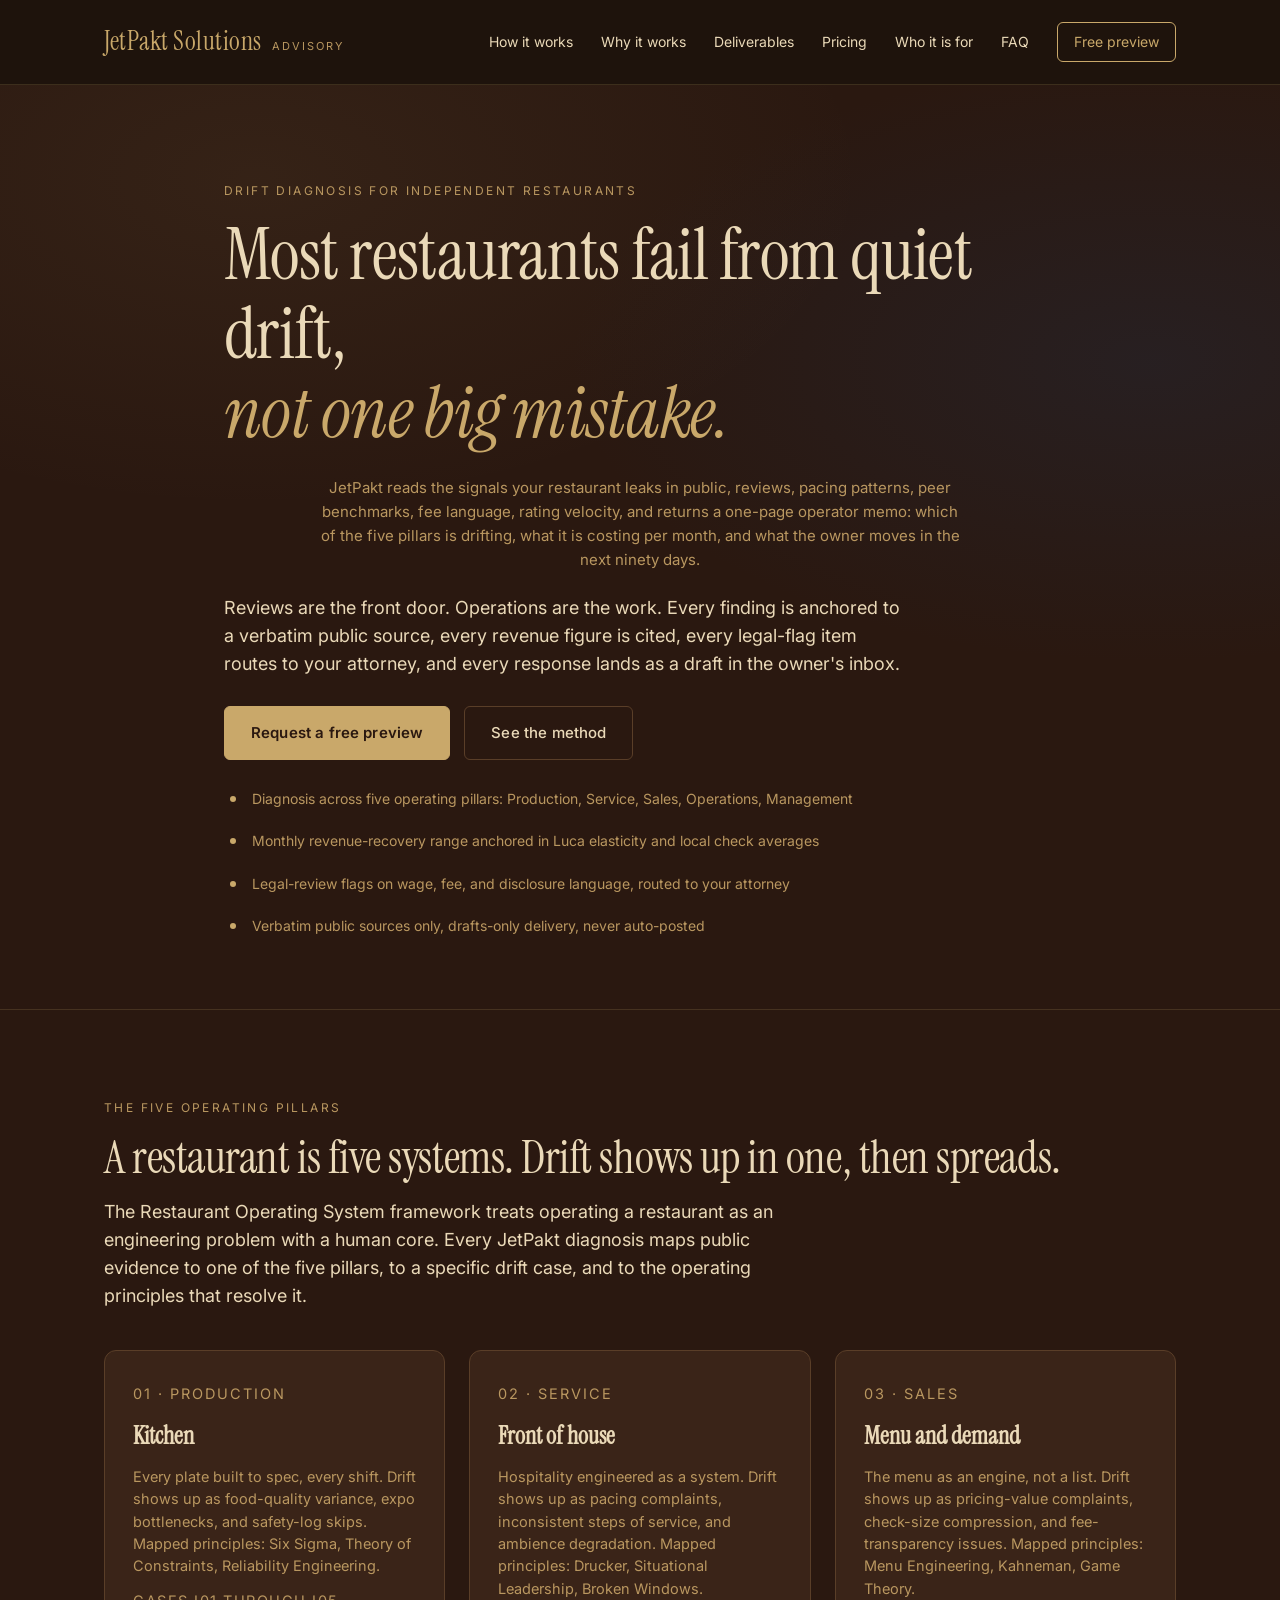
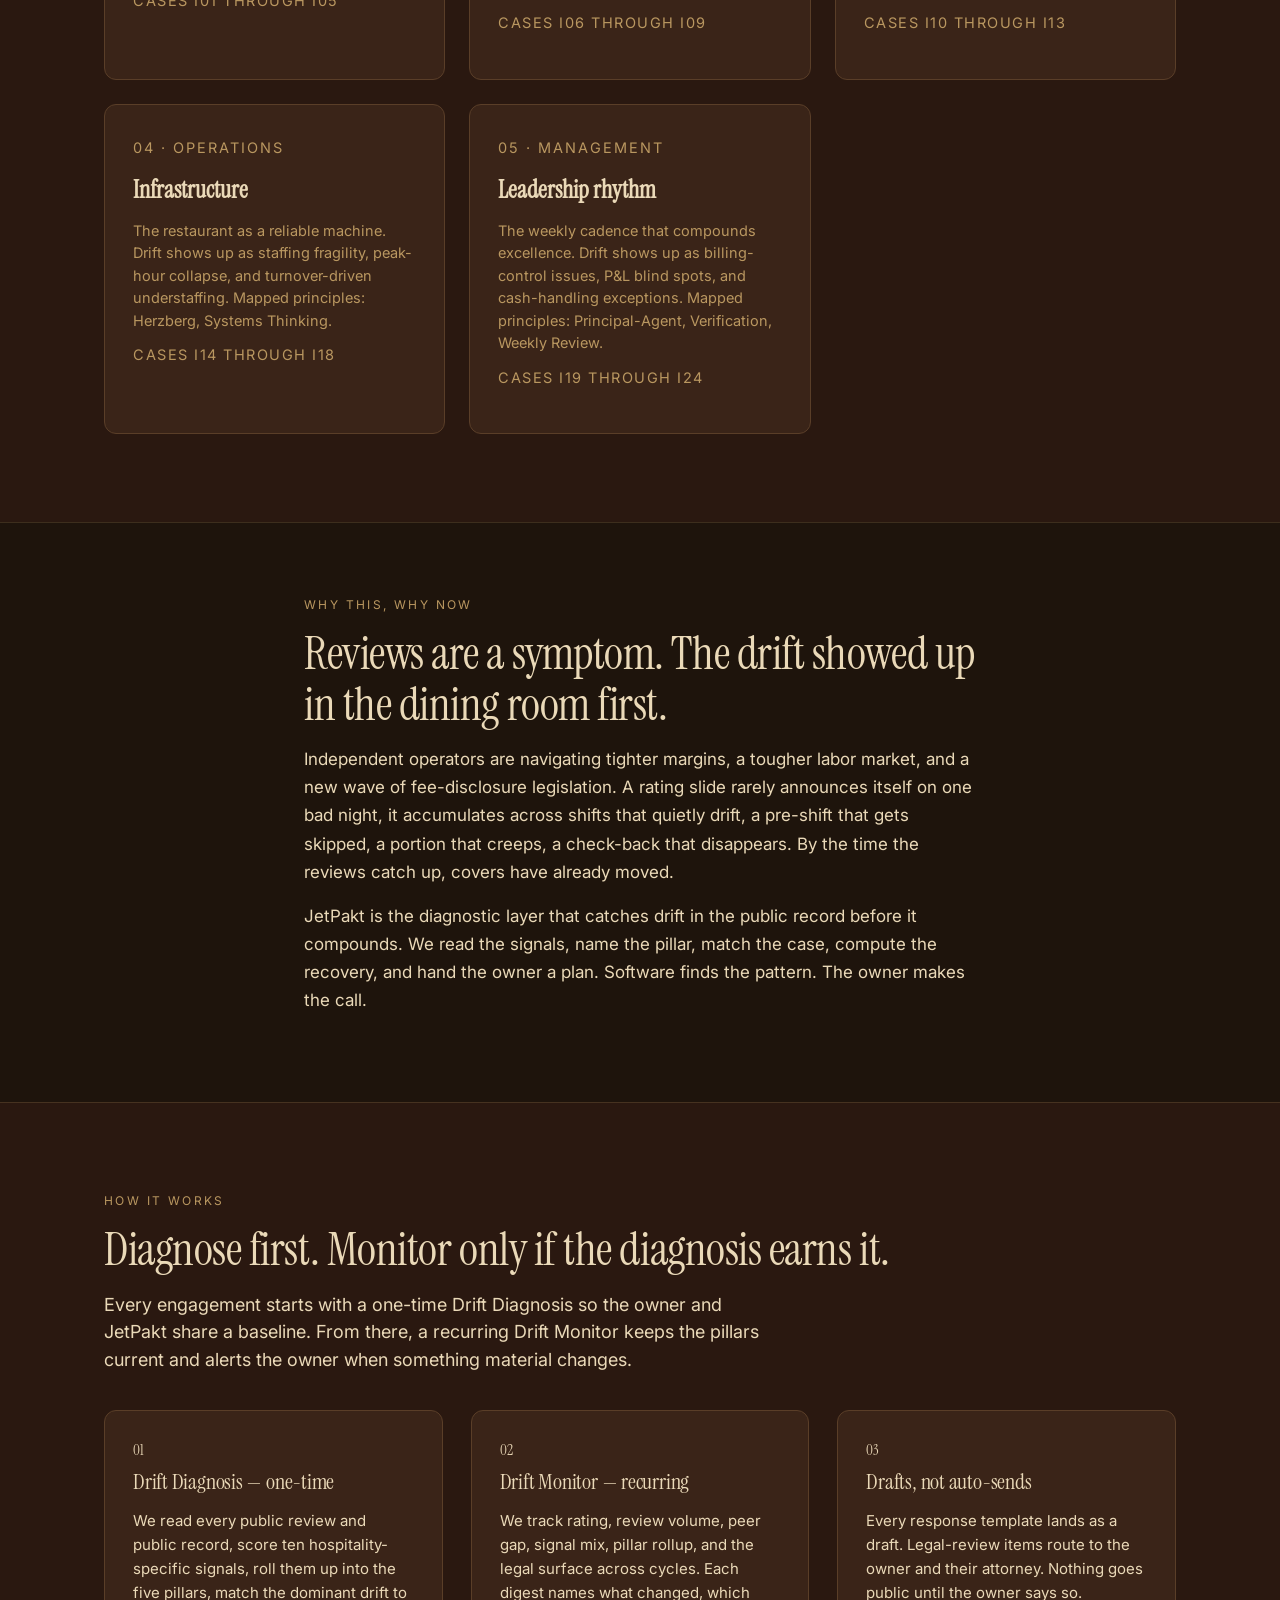
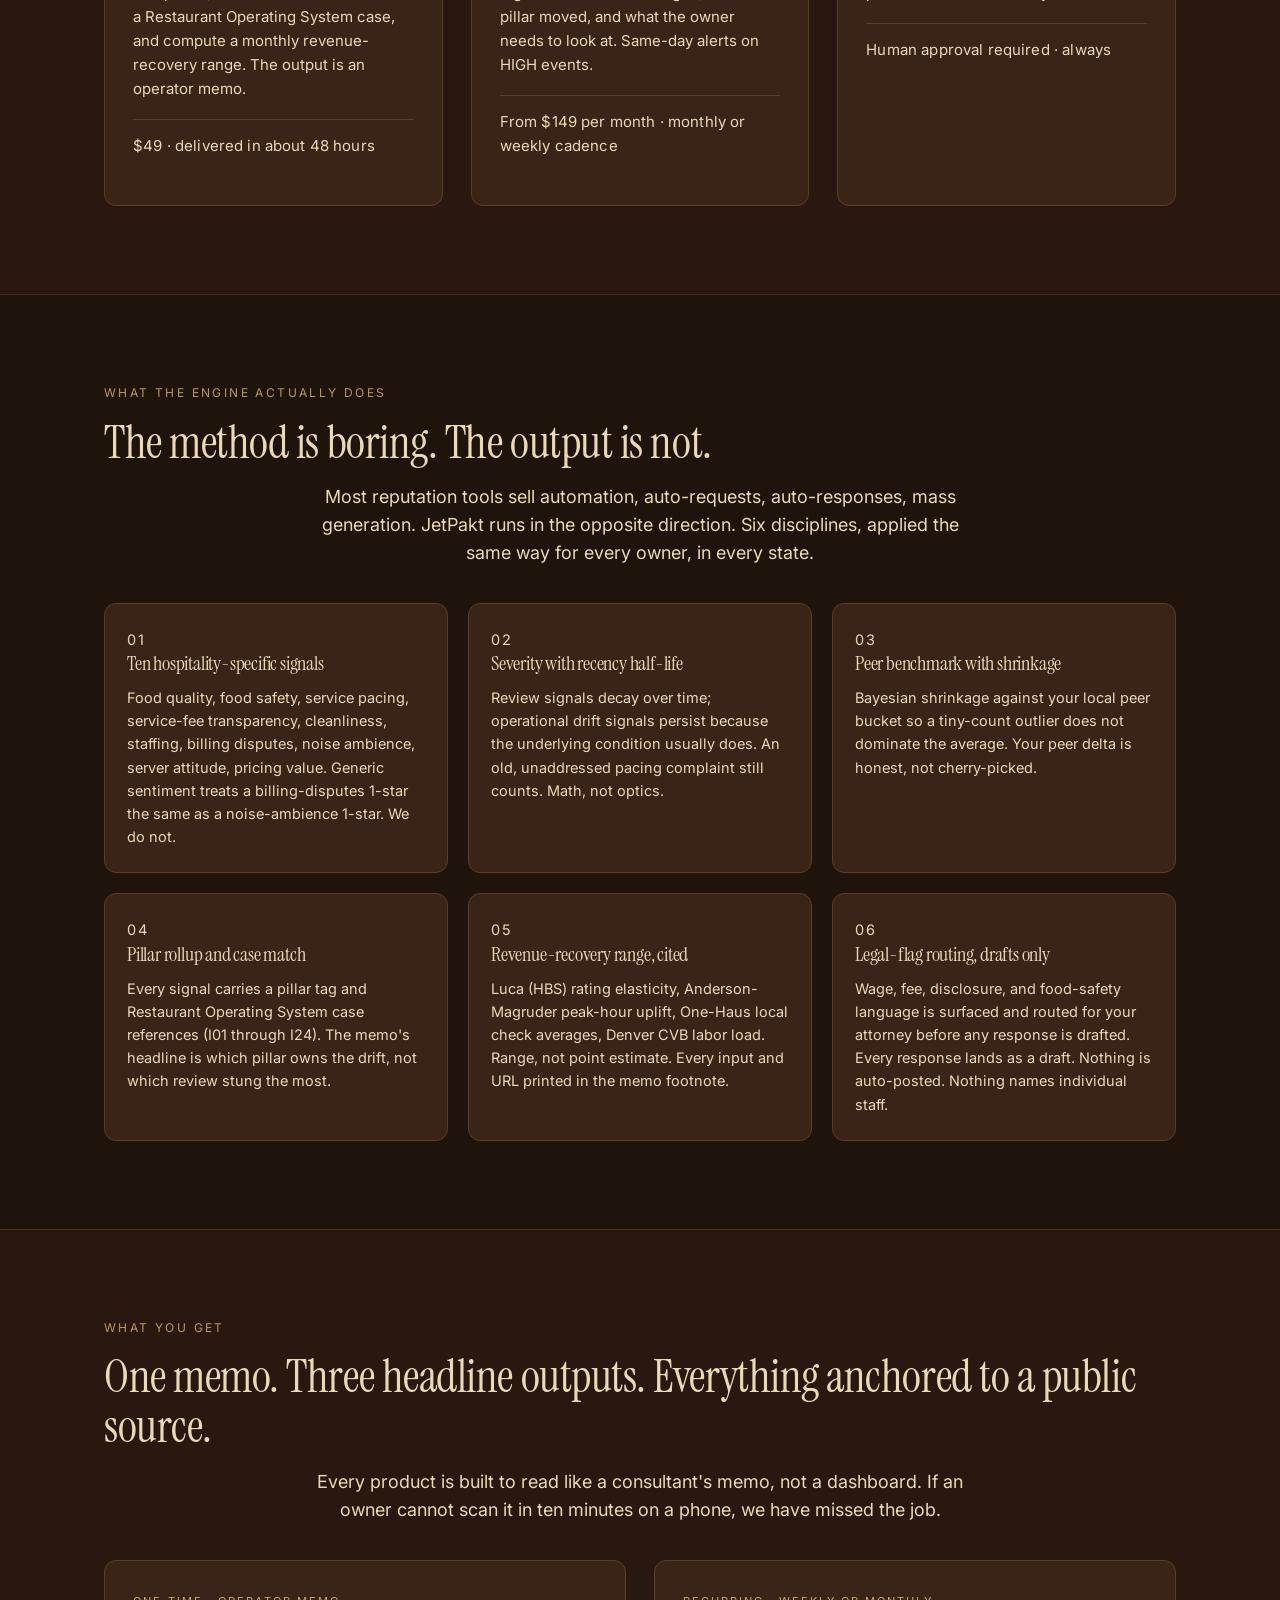
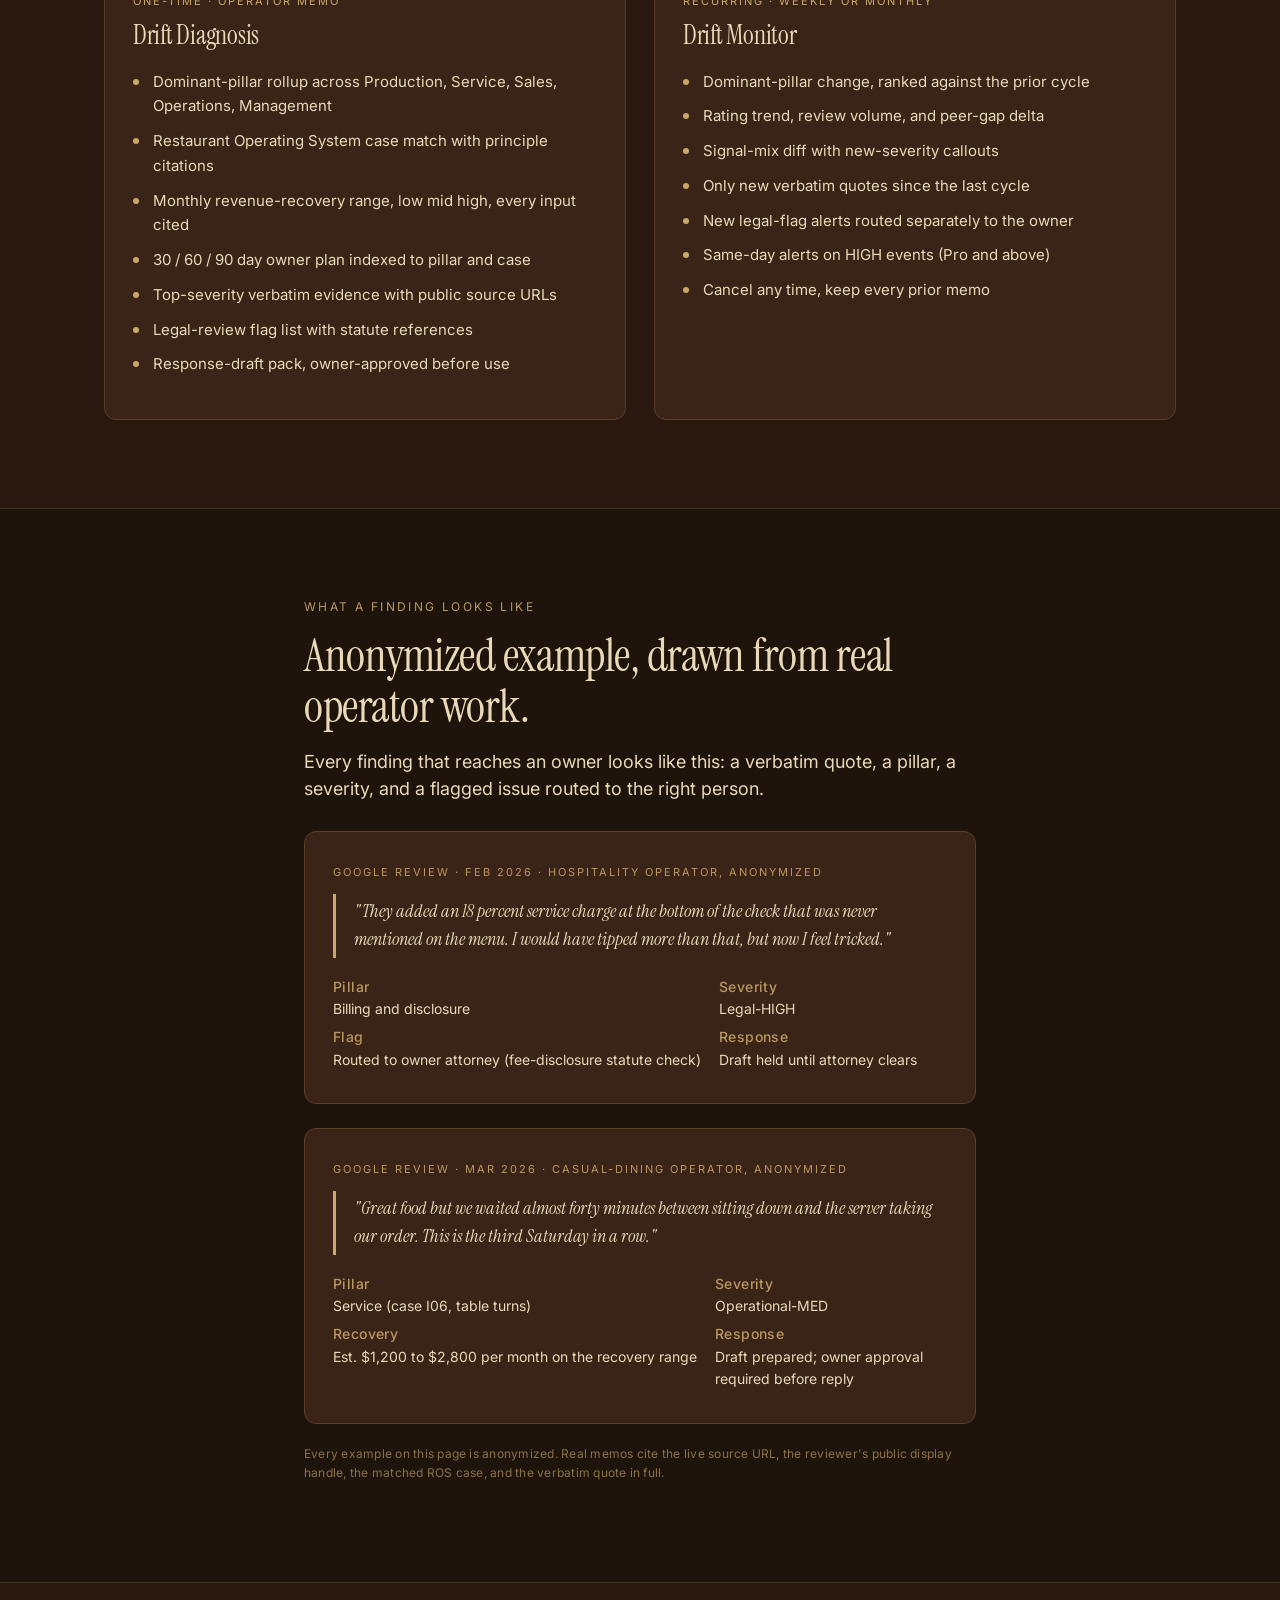
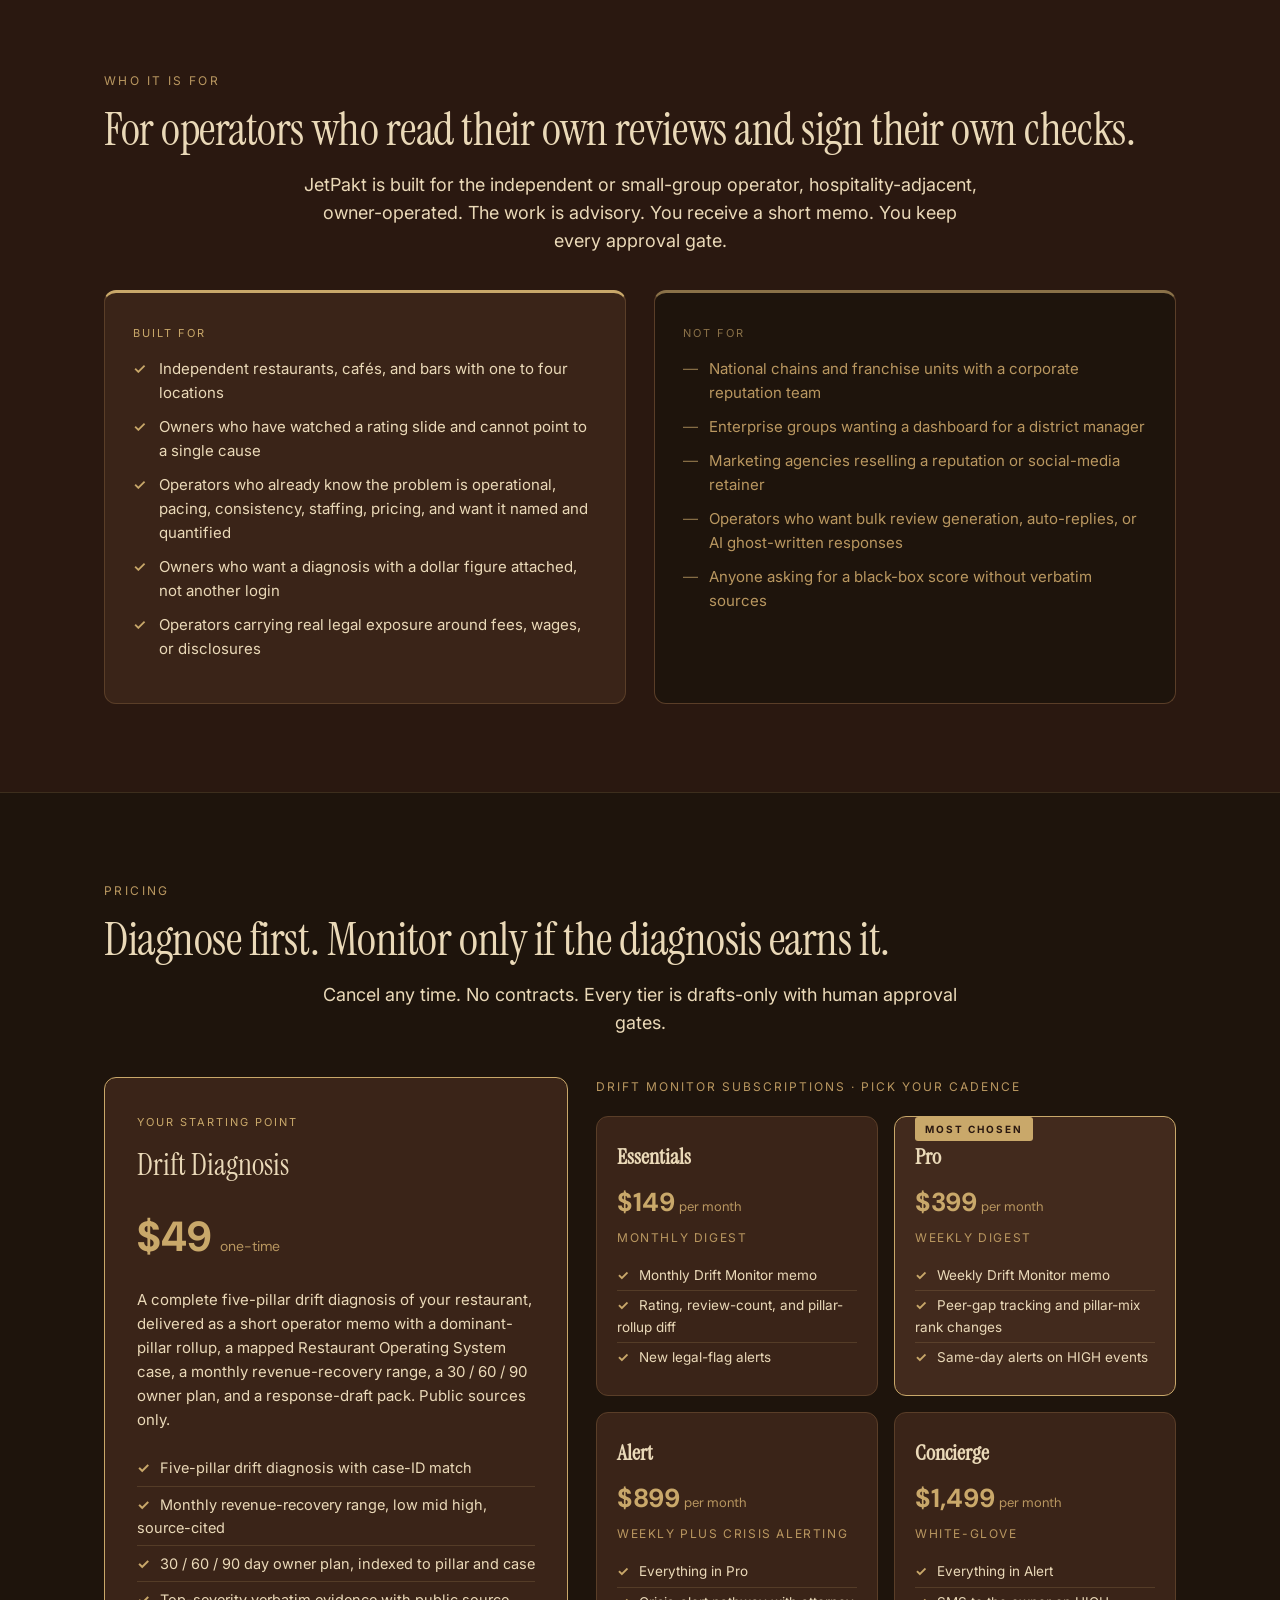
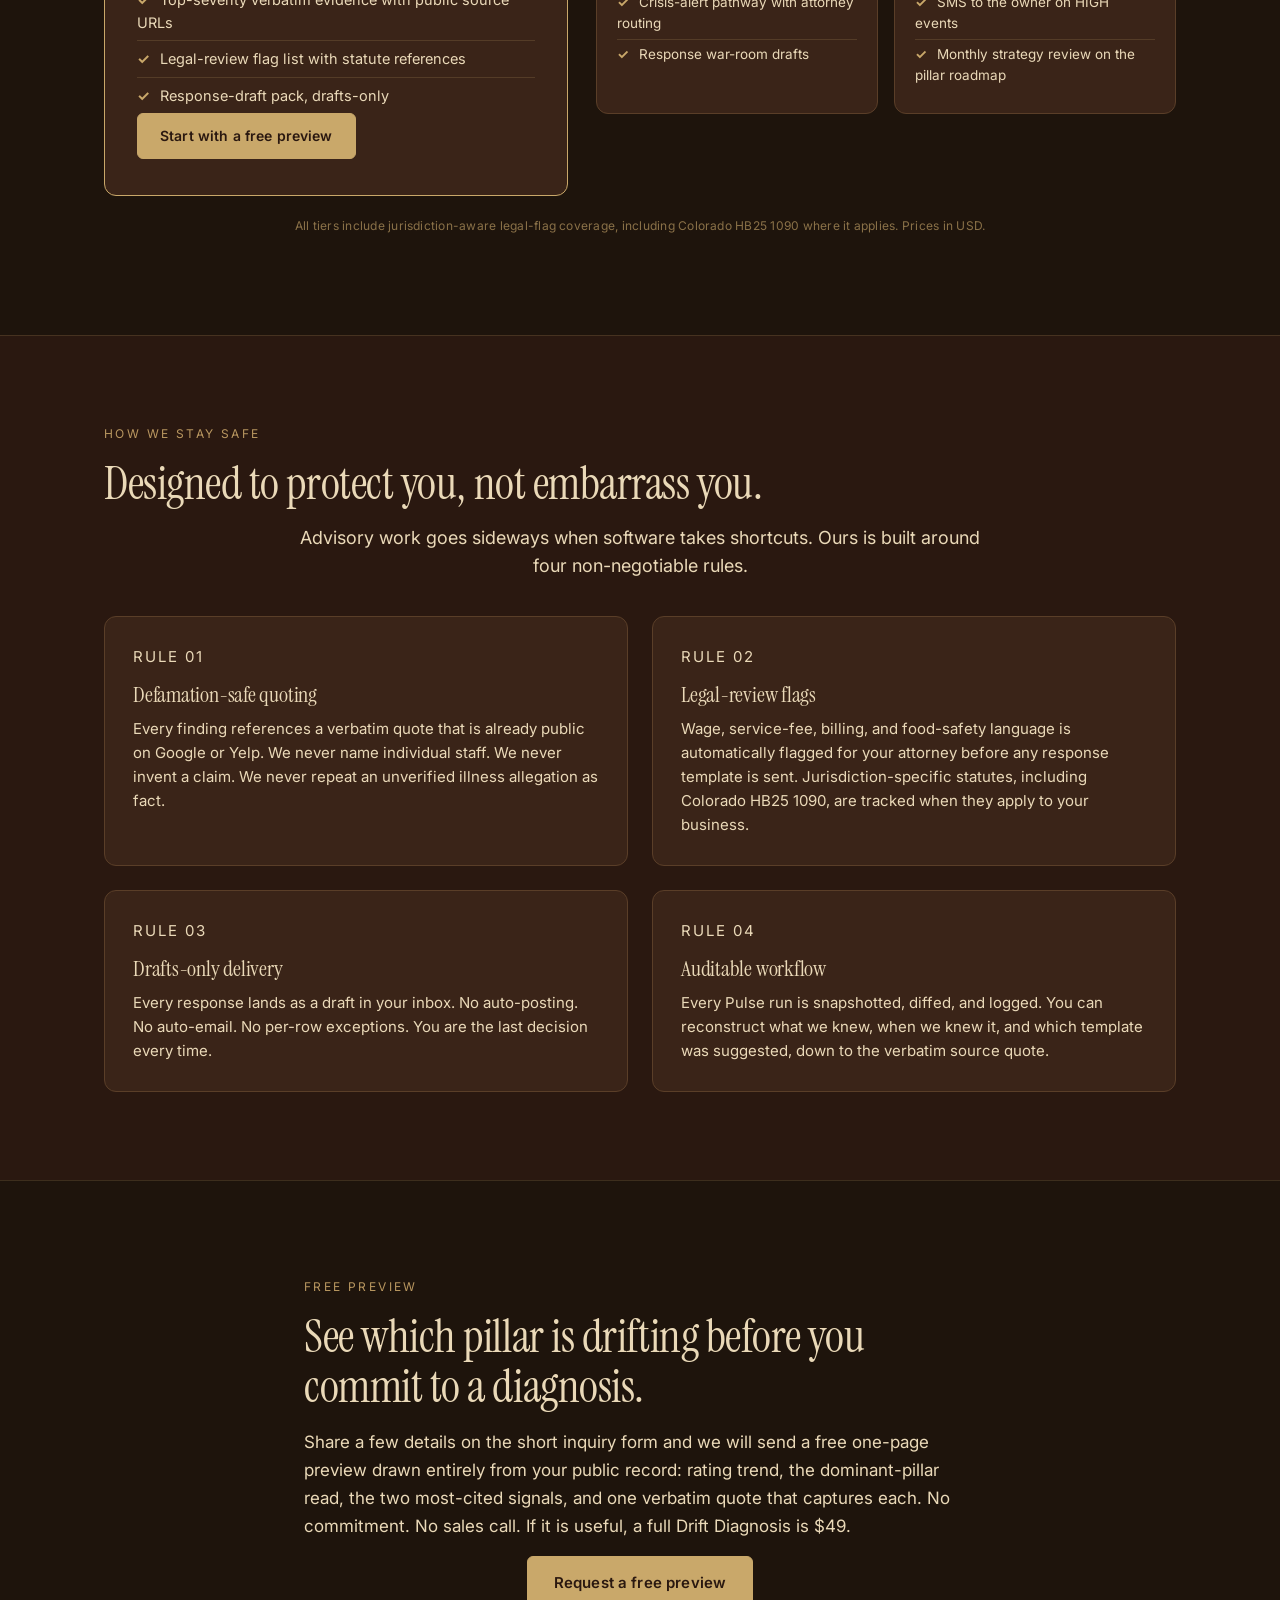
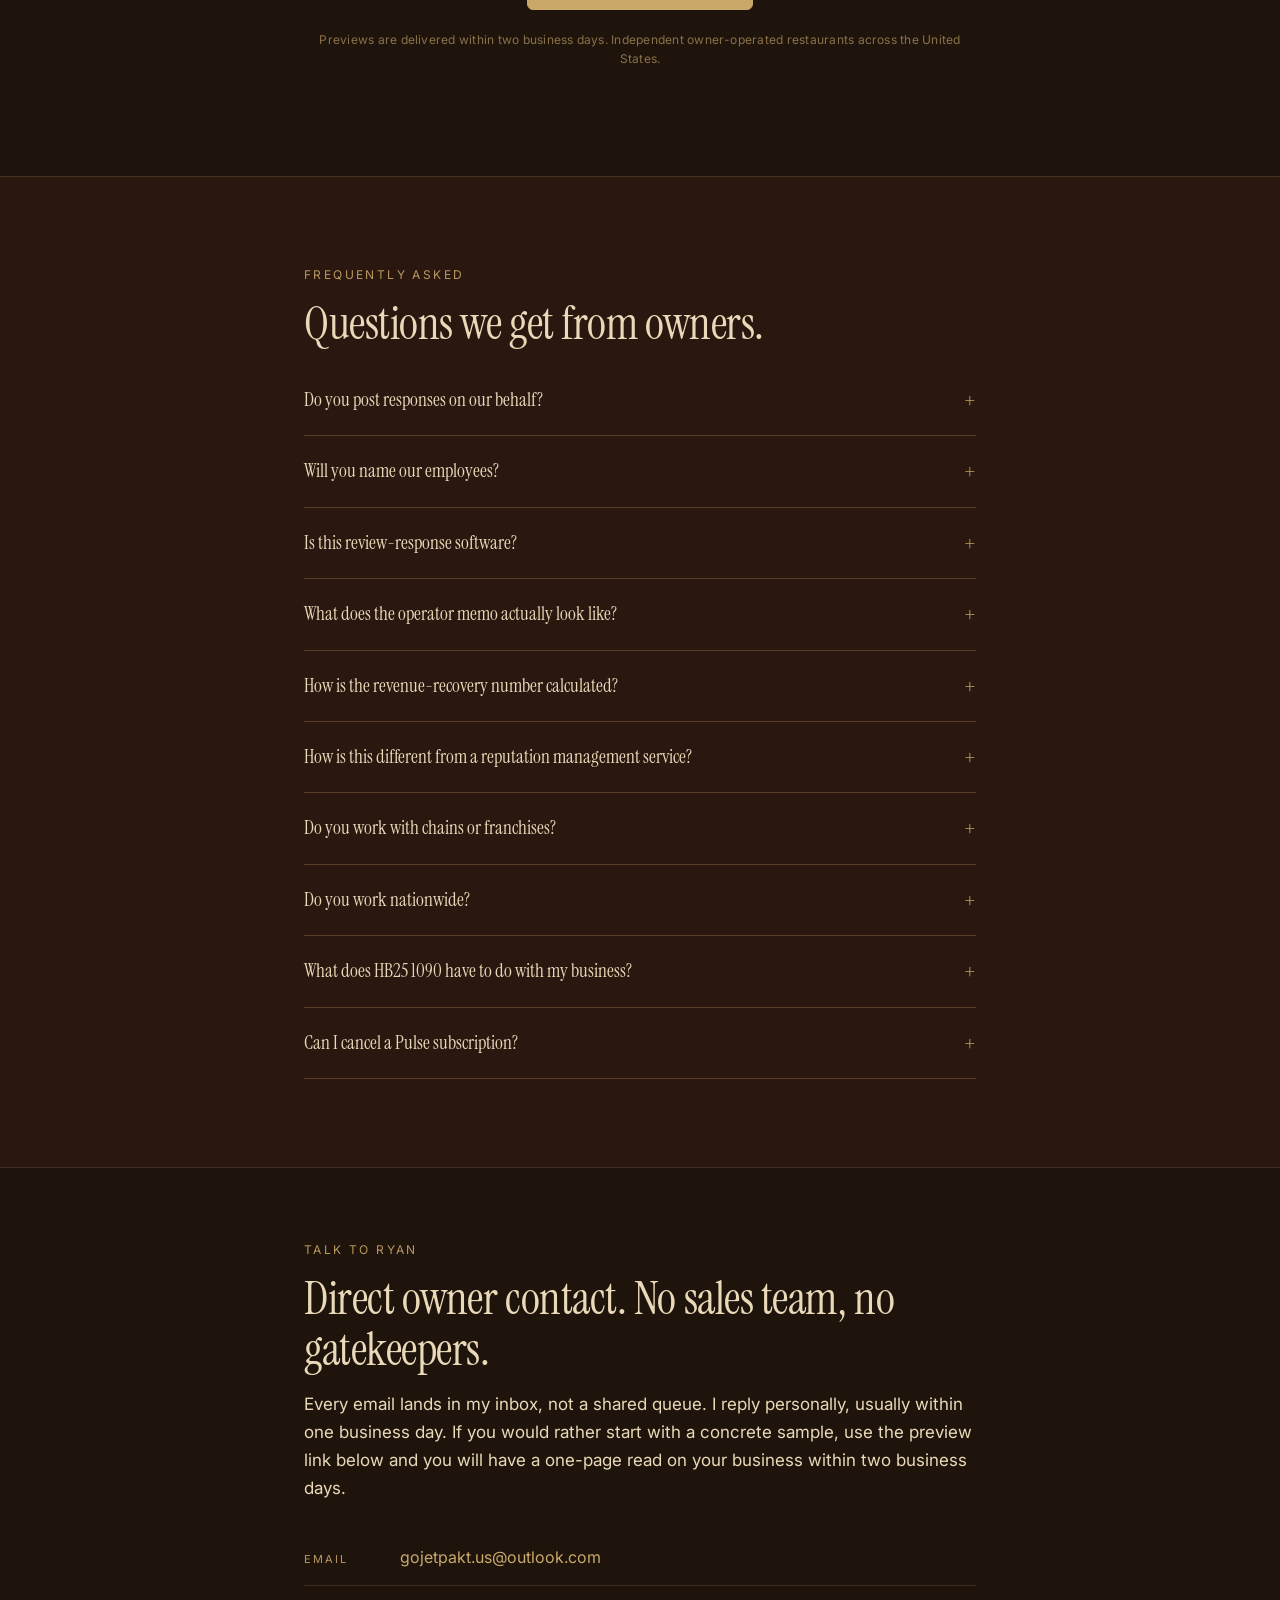
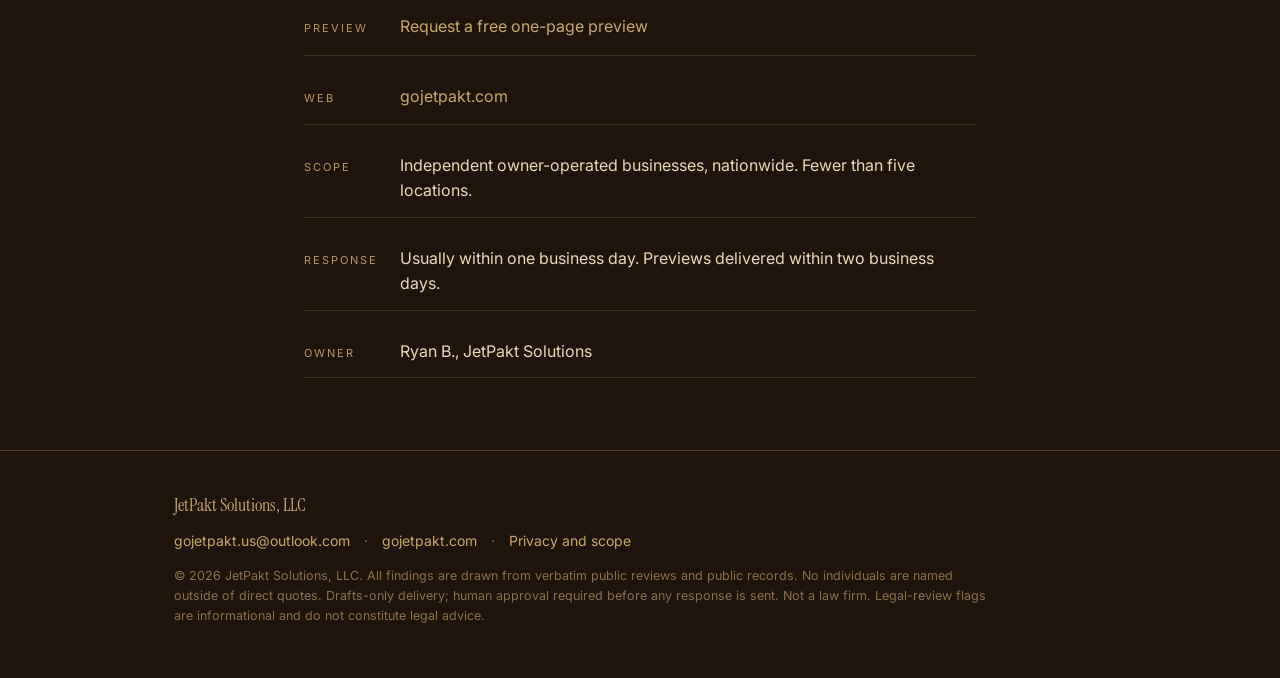
==== commit c9a867b8: "V3 reposition: drift diagnosis, five pillars (site + PDFs)" ====
--- a/jetpakt-site/index.html
+++ b/jetpakt-site/index.html
@@ -3,8 +3,8 @@
 <head>
 <meta charset="utf-8">
 <meta name="viewport" content="width=device-width, initial-scale=1">
-<title>JetPakt Solutions — Operator-grade reputation advisory for independent businesses</title>
-<meta name="description" content="JetPakt Solutions is an operator-grade reputation, legal-flag, and operational-signal advisory for independent owner-operated businesses. Verbatim public sources. Drafts only. No posting, no automation, no black-box scoring.">
+<title>JetPakt Solutions — Drift diagnosis for independent restaurants</title>
+<meta name="description" content="JetPakt Solutions is a drift-diagnosis system for independent restaurants. Five operating pillars. Monthly revenue-recovery range. Verbatim public sources. Drafts only. No posting, no automation, no black-box scoring.">
 <meta name="theme-color" content="#2A1810">
 <link rel="canonical" href="https://gojetpakt.com/">
 <link rel="preconnect" href="https://fonts.googleapis.com">
@@ -37,62 +37,78 @@
 <!-- ============== HERO ============== -->
 <section class="hero">
   <div class="wrap hero-inner">
-    <p class="eyebrow">Operator-grade reputation advisory</p>
+    <p class="eyebrow">Drift diagnosis for independent restaurants</p>
     <h1 class="display">
-      Clear-eyed strategy, quiet protection,<br>
-      <em>measurable growth.</em>
+      Most restaurants fail from quiet drift,<br>
+      <em>not one big mistake.</em>
     </h1>
     <p class="hero-clarifier">
-      A reputation, legal-flag, and operational-signal advisory for independent owner-operators, built on verbatim public sources, drafts-only delivery, and consultant-grade method.
+      JetPakt reads the signals your restaurant leaks in public, reviews, pacing patterns, peer benchmarks, fee language, rating velocity, and returns a one-page operator memo: which of the five pillars is drifting, what it is costing per month, and what the owner moves in the next ninety days.
     </p>
     <p class="lede">
-      JetPakt Solutions reads what guests, customers, and public records actually say about a business, surfaces the patterns an owner needs to see, and returns every response as a draft in the owner's inbox. Every finding is anchored to a verbatim quote. No staff names. No auto-posting. No black-box scores.
+      Reviews are the front door. Operations are the work. Every finding is anchored to a verbatim public source, every revenue figure is cited, every legal-flag item routes to your attorney, and every response lands as a draft in the owner's inbox.
     </p>
     <div class="cta-row">
       <a class="btn btn-primary" href="/inquiry.html">Request a free preview</a>
       <a class="btn btn-ghost" href="#method">See the method</a>
     </div>
     <ul class="hero-proofs">
-      <li><span class="dot"></span> Verbatim public sources only</li>
-      <li><span class="dot"></span> Drafts, never auto-sends</li>
-      <li><span class="dot"></span> Legal-review flags on wage, fee, and disclosure issues</li>
-      <li><span class="dot"></span> Jurisdiction-aware, including Colorado HB25 1090</li>
+      <li><span class="dot"></span> Diagnosis across five operating pillars: Production, Service, Sales, Operations, Management</li>
+      <li><span class="dot"></span> Monthly revenue-recovery range anchored in Luca elasticity and local check averages</li>
+      <li><span class="dot"></span> Legal-review flags on wage, fee, and disclosure language, routed to your attorney</li>
+      <li><span class="dot"></span> Verbatim public sources only, drafts-only delivery, never auto-posted</li>
     </ul>
   </div>
 </section>
 
-<!-- ============== PRACTICE AREAS ============== -->
+<!-- ============== FIVE PILLARS ============== -->
 <section class="section" id="practice">
   <div class="wrap">
-    <p class="eyebrow">Practice areas</p>
-    <h2 class="h2">Three questions every independent operator is quietly asking.</h2>
+    <p class="eyebrow">The five operating pillars</p>
+    <h2 class="h2">A restaurant is five systems. Drift shows up in one, then spreads.</h2>
     <p class="lede">
-      Our practice is organized around three durable concerns. Each starts with a public-record read of where the business is today, and ends with an owner-approved plan you can actually run.
+      The Restaurant Operating System framework treats operating a restaurant as an engineering problem with a human core. Every JetPakt diagnosis maps public evidence to one of the five pillars, to a specific drift case, and to the operating principles that resolve it.
     </p>
     <div class="practice-grid">
       <article class="practice">
-        <p class="practice-kicker">01 · Strategic Growth</p>
-        <h3>Investment and market read</h3>
+        <p class="practice-kicker">01 · Production</p>
+        <h3>Kitchen</h3>
         <p>
-          A grounded view of what customers are asking for, what they are walking away from, and where the market is heading. We translate public review data, demand signals, and peer benchmarks into a short plan you can act on this quarter.
+          Every plate built to spec, every shift. Drift shows up as food-quality variance, expo bottlenecks, and safety-log skips. Mapped principles: Six Sigma, Theory of Constraints, Reliability Engineering.
         </p>
-        <p class="practice-tag">Anchor deliverable · Strategic Growth Plan</p>
+        <p class="practice-tag">Cases I01 through I05</p>
       </article>
       <article class="practice">
-        <p class="practice-kicker">02 · Asset Protection</p>
-        <h3>Quiet defense of what you built</h3>
+        <p class="practice-kicker">02 · Service</p>
+        <h3>Front of house</h3>
         <p>
-          Reputation, legal exposure, and operational risk, monitored without theatrics. We watch the review surface, flag new legal-review items, and route everything as a draft. You are the last decision on every response, every filing, every outbound word.
+          Hospitality engineered as a system. Drift shows up as pacing complaints, inconsistent steps of service, and ambience degradation. Mapped principles: Drucker, Situational Leadership, Broken Windows.
         </p>
-        <p class="practice-tag">Anchor deliverable · Secure Foundation brief</p>
+        <p class="practice-tag">Cases I06 through I09</p>
       </article>
       <article class="practice">
-        <p class="practice-kicker">03 · Capital Enhancement</p>
-        <h3>Financial advisory for the owner-operator</h3>
+        <p class="practice-kicker">03 · Sales</p>
+        <h3>Menu and demand</h3>
         <p>
-          A straightforward read on pricing, margin, working-capital pressure, and the handful of unit-economics levers that actually move the business. Built for the founder who is also the GM, the buyer, and the closer.
+          The menu as an engine, not a list. Drift shows up as pricing-value complaints, check-size compression, and fee-transparency issues. Mapped principles: Menu Engineering, Kahneman, Game Theory.
         </p>
-        <p class="practice-tag">Anchor deliverable · Financial Advisory memo</p>
+        <p class="practice-tag">Cases I10 through I13</p>
+      </article>
+      <article class="practice">
+        <p class="practice-kicker">04 · Operations</p>
+        <h3>Infrastructure</h3>
+        <p>
+          The restaurant as a reliable machine. Drift shows up as staffing fragility, peak-hour collapse, and turnover-driven understaffing. Mapped principles: Herzberg, Systems Thinking.
+        </p>
+        <p class="practice-tag">Cases I14 through I18</p>
+      </article>
+      <article class="practice">
+        <p class="practice-kicker">05 · Management</p>
+        <h3>Leadership rhythm</h3>
+        <p>
+          The weekly cadence that compounds excellence. Drift shows up as billing-control issues, P&amp;L blind spots, and cash-handling exceptions. Mapped principles: Principal-Agent, Verification, Weekly Review.
+        </p>
+        <p class="practice-tag">Cases I19 through I24</p>
       </article>
     </div>
   </div>
@@ -102,85 +118,85 @@
 <section class="section section-alt section-narrative">
   <div class="wrap narrow">
     <p class="eyebrow">Why this, why now</p>
-    <h2 class="h2">A single bad week on Google moves more customers than a full season of marketing.</h2>
+    <h2 class="h2">Reviews are a symptom. The drift showed up in the dining room first.</h2>
     <p class="body-lg">
-      Independent operators are navigating tighter margins, a tougher labor market, and a new wave of fee-disclosure and junk-fee legislation. Most owners learn about a rating slide, a regulatory headline, or a margin leak weeks after it starts. By then the pattern is already public, the complaints are indexed by Google, and the response window has narrowed.
+      Independent operators are navigating tighter margins, a tougher labor market, and a new wave of fee-disclosure legislation. A rating slide rarely announces itself on one bad night, it accumulates across shifts that quietly drift, a pre-shift that gets skipped, a portion that creeps, a check-back that disappears. By the time the reviews catch up, covers have already moved.
     </p>
     <p class="body-lg">
-      JetPakt Solutions is a quiet, consultant-grade layer between your business and the internet. We watch. We quote. We flag. You decide.
-    </p>
-  </div>
-</section>
-
-<!-- ============== HOW IT WORKS (ANYWHERE) ============== -->
+      JetPakt is the diagnostic layer that catches drift in the public record before it compounds. We read the signals, name the pillar, match the case, compute the recovery, and hand the owner a plan. Software finds the pattern. The owner makes the call.
+    </p>
+  </div>
+</section>
+
+<!-- ============== HOW IT WORKS ============== -->
 <section class="section" id="how">
   <div class="wrap">
-    <p class="eyebrow">How it works, anywhere</p>
-    <h2 class="h2">Scan, then Pulse.</h2>
+    <p class="eyebrow">How it works</p>
+    <h2 class="h2">Diagnose first. Monitor only if the diagnosis earns it.</h2>
     <p class="lede">
-      The method is portable because the inputs are universal: public review text, public records, and the owner's own context. Every engagement starts with a one-time Scan so we share a baseline. A recurring Pulse keeps the owner current across all three practice areas.
+      Every engagement starts with a one-time Drift Diagnosis so the owner and JetPakt share a baseline. From there, a recurring Drift Monitor keeps the pillars current and alerts the owner when something material changes.
     </p>
     <div class="steps">
       <article class="step">
         <p class="step-num">01</p>
-        <h3 class="h3">Scan — one-time audit</h3>
-        <p>We read every public review across Google and Yelp, score eight signal pillars, and anchor every finding to a verbatim quote. You get an owner PDF and a response-template pack, ready for your approval.</p>
+        <h3 class="h3">Drift Diagnosis — one-time</h3>
+        <p>We read every public review and public record, score ten hospitality-specific signals, roll them up into the five pillars, match the dominant drift to a Restaurant Operating System case, and compute a monthly revenue-recovery range. The output is an operator memo.</p>
         <p class="step-meta">$49 · delivered in about 48 hours</p>
       </article>
       <article class="step">
         <p class="step-num">02</p>
-        <h3 class="h3">Pulse — recurring digest</h3>
-        <p>We watch your rating, review volume, signal mix, and legal-review surface. You get a weekly or monthly PDF with what changed, why it matters, and what, if anything, is worth responding to.</p>
+        <h3 class="h3">Drift Monitor — recurring</h3>
+        <p>We track rating, review volume, peer gap, signal mix, pillar rollup, and the legal surface across cycles. Each digest names what changed, which pillar moved, and what the owner needs to look at. Same-day alerts on HIGH events.</p>
         <p class="step-meta">From $149 per month · monthly or weekly cadence</p>
       </article>
       <article class="step">
         <p class="step-num">03</p>
         <h3 class="h3">Drafts, not auto-sends</h3>
-        <p>Every response template lands as a draft. Legal-review items route to the owner only. Nothing goes public until you say so.</p>
+        <p>Every response template lands as a draft. Legal-review items route to the owner and their attorney. Nothing goes public until the owner says so.</p>
         <p class="step-meta">Human approval required · always</p>
       </article>
     </div>
   </div>
 </section>
 
-<!-- ============== WHY JETPAKT WORKS ANYWHERE (METHOD) ============== -->
+<!-- ============== METHOD ============== -->
 <section class="section section-alt" id="method">
   <div class="wrap">
-    <p class="eyebrow">Why it works anywhere</p>
-    <h2 class="h2">The method is the moat.</h2>
+    <p class="eyebrow">What the engine actually does</p>
+    <h2 class="h2">The method is boring. The output is not.</h2>
     <p class="lede narrow">
-      Most reputation tools sell automation: auto-requests, auto-responses, mass generation. JetPakt runs in the opposite direction. Six disciplines, applied the same way for every owner, in every state.
+      Most reputation tools sell automation, auto-requests, auto-responses, mass generation. JetPakt runs in the opposite direction. Six disciplines, applied the same way for every owner, in every state.
     </p>
     <div class="grid grid-3 method-grid">
       <article class="method-card">
         <p class="method-kicker">01</p>
-        <h3 class="h3">Verbatim-source discipline</h3>
-        <p>Every finding is anchored to a public review or public record, quoted verbatim. No paraphrasing. No inferred claims. If we cannot quote the source, we do not make the claim.</p>
+        <h3 class="h3">Ten hospitality-specific signals</h3>
+        <p>Food quality, food safety, service pacing, service-fee transparency, cleanliness, staffing, billing disputes, noise ambience, server attitude, pricing value. Generic sentiment treats a billing-disputes 1-star the same as a noise-ambience 1-star. We do not.</p>
       </article>
       <article class="method-card">
         <p class="method-kicker">02</p>
-        <h3 class="h3">Legal-flag awareness</h3>
-        <p>Wage, service-fee, billing, and food-safety language is surfaced and routed for your attorney before any response is drafted. Jurisdiction-specific statutes (for example, Colorado HB25 1090) are tracked when they apply.</p>
+        <h3 class="h3">Severity with recency half-life</h3>
+        <p>Review signals decay over time; operational drift signals persist because the underlying condition usually does. An old, unaddressed pacing complaint still counts. Math, not optics.</p>
       </article>
       <article class="method-card">
         <p class="method-kicker">03</p>
-        <h3 class="h3">Operator-grade clarity</h3>
-        <p>Each deliverable reads like a consultant memo, not a dashboard. Short. Prioritized. Every pillar explained in plain English. The owner can act on it the same day without a glossary.</p>
+        <h3 class="h3">Peer benchmark with shrinkage</h3>
+        <p>Bayesian shrinkage against your local peer bucket so a tiny-count outlier does not dominate the average. Your peer delta is honest, not cherry-picked.</p>
       </article>
       <article class="method-card">
         <p class="method-kicker">04</p>
-        <h3 class="h3">No posting, ever</h3>
-        <p>We never post to Google, Yelp, or any public channel on your behalf. Every response is a draft for the owner to review, edit, and publish. One job. One approval gate.</p>
+        <h3 class="h3">Pillar rollup and case match</h3>
+        <p>Every signal carries a pillar tag and Restaurant Operating System case references (I01 through I24). The memo's headline is which pillar owns the drift, not which review stung the most.</p>
       </article>
       <article class="method-card">
         <p class="method-kicker">05</p>
-        <h3 class="h3">No automation of judgment</h3>
-        <p>Software finds the pattern. The owner makes the decision. We do not auto-request reviews, auto-reply to critics, or auto-escalate. Judgment stays with the operator.</p>
+        <h3 class="h3">Revenue-recovery range, cited</h3>
+        <p>Luca (HBS) rating elasticity, Anderson-Magruder peak-hour uplift, One-Haus local check averages, Denver CVB labor load. Range, not point estimate. Every input and URL printed in the memo footnote.</p>
       </article>
       <article class="method-card">
         <p class="method-kicker">06</p>
-        <h3 class="h3">No black-box scoring</h3>
-        <p>Every pillar score, every severity rating, and every legal-flag trigger is shown with the verbatim quote that caused it. You can reconstruct our reasoning line by line.</p>
+        <h3 class="h3">Legal-flag routing, drafts only</h3>
+        <p>Wage, fee, disclosure, and food-safety language is surfaced and routed for your attorney before any response is drafted. Every response lands as a draft. Nothing is auto-posted. Nothing names individual staff.</p>
       </article>
     </div>
   </div>
@@ -190,33 +206,35 @@
 <section class="section" id="deliverables">
   <div class="wrap">
     <p class="eyebrow">What you get</p>
-    <h2 class="h2">A calm owner PDF, delivered on a predictable cadence.</h2>
+    <h2 class="h2">One memo. Three headline outputs. Everything anchored to a public source.</h2>
     <p class="lede narrow">
       Every product is built to read like a consultant's memo, not a dashboard. If an owner cannot scan it in ten minutes on a phone, we have missed the job.
     </p>
     <div class="deliv-grid">
       <article class="deliv">
-        <p class="deliv-tag">One-time</p>
-        <h3 class="h3">JetPakt Scan</h3>
+        <p class="deliv-tag">One-time · Operator Memo</p>
+        <h3 class="h3">Drift Diagnosis</h3>
         <ul class="deliv-list">
-          <li><span class="deliv-bullet"></span> Google and Yelp public-review audit</li>
-          <li><span class="deliv-bullet"></span> 8-pillar complaint severity scoring</li>
-          <li><span class="deliv-bullet"></span> Top 10 verbatim quotes, each with a source link</li>
-          <li><span class="deliv-bullet"></span> Legal-review flag summary with statute references</li>
-          <li><span class="deliv-bullet"></span> Draft response-template pack, owner-approved before use</li>
-          <li><span class="deliv-bullet"></span> Owner PDF, about eight pages, formatted for print</li>
+          <li><span class="deliv-bullet"></span> Dominant-pillar rollup across Production, Service, Sales, Operations, Management</li>
+          <li><span class="deliv-bullet"></span> Restaurant Operating System case match with principle citations</li>
+          <li><span class="deliv-bullet"></span> Monthly revenue-recovery range, low mid high, every input cited</li>
+          <li><span class="deliv-bullet"></span> 30 / 60 / 90 day owner plan indexed to pillar and case</li>
+          <li><span class="deliv-bullet"></span> Top-severity verbatim evidence with public source URLs</li>
+          <li><span class="deliv-bullet"></span> Legal-review flag list with statute references</li>
+          <li><span class="deliv-bullet"></span> Response-draft pack, owner-approved before use</li>
         </ul>
       </article>
       <article class="deliv">
-        <p class="deliv-tag">Recurring</p>
-        <h3 class="h3">JetPakt Pulse</h3>
+        <p class="deliv-tag">Recurring · Weekly or monthly</p>
+        <h3 class="h3">Drift Monitor</h3>
         <ul class="deliv-list">
-          <li><span class="deliv-bullet"></span> Weekly or monthly Pulse PDF, same format each cycle</li>
-          <li><span class="deliv-bullet"></span> Rating trend, review volume, and pillar-mix diff</li>
+          <li><span class="deliv-bullet"></span> Dominant-pillar change, ranked against the prior cycle</li>
+          <li><span class="deliv-bullet"></span> Rating trend, review volume, and peer-gap delta</li>
+          <li><span class="deliv-bullet"></span> Signal-mix diff with new-severity callouts</li>
           <li><span class="deliv-bullet"></span> Only new verbatim quotes since the last cycle</li>
           <li><span class="deliv-bullet"></span> New legal-flag alerts routed separately to the owner</li>
-          <li><span class="deliv-bullet"></span> Peer-gap note on tiers that include it</li>
-          <li><span class="deliv-bullet"></span> Cancel any time, keep every prior PDF</li>
+          <li><span class="deliv-bullet"></span> Same-day alerts on HIGH events (Pro and above)</li>
+          <li><span class="deliv-bullet"></span> Cancel any time, keep every prior memo</li>
         </ul>
       </article>
     </div>
@@ -244,18 +262,18 @@
       </dl>
     </article>
     <article class="example-card">
-      <p class="example-source">Google review · Mar 2026 · Retail operator, anonymized</p>
+      <p class="example-source">Google review · Mar 2026 · Casual-dining operator, anonymized</p>
       <blockquote class="example-quote">
-        "Staff was polite but the wait for a fitting room was almost thirty minutes on a Saturday. This is the third time and I will not be back."
+        "Great food but we waited almost forty minutes between sitting down and the server taking our order. This is the third Saturday in a row."
       </blockquote>
       <dl class="example-meta">
-        <div><dt>Pillar</dt><dd>Operational throughput</dd></div>
+        <div><dt>Pillar</dt><dd>Service (case I06, table turns)</dd></div>
         <div><dt>Severity</dt><dd>Operational-MED</dd></div>
-        <div><dt>Flag</dt><dd>None (no legal exposure)</dd></div>
+        <div><dt>Recovery</dt><dd>Est. $1,200 to $2,800 per month on the recovery range</dd></div>
         <div><dt>Response</dt><dd>Draft prepared; owner approval required before reply</dd></div>
       </dl>
     </article>
-    <p class="micro">Every example on this page is anonymized. Real deliverables cite the live source URL, the reviewer's public display handle, and the verbatim quote in full.</p>
+    <p class="micro">Every example on this page is anonymized. Real memos cite the live source URL, the reviewer's public display handle, the matched ROS case, and the verbatim quote in full.</p>
   </div>
 </section>
 
@@ -263,28 +281,28 @@
 <section class="section" id="audience">
   <div class="wrap">
     <p class="eyebrow">Who it is for</p>
-    <h2 class="h2">Independent owner-operators, full stop.</h2>
+    <h2 class="h2">For operators who read their own reviews and sign their own checks.</h2>
     <p class="lede narrow">
-      We work best with owners who read their own reviews, sign their own checks, and make the final call on every public response.
+      JetPakt is built for the independent or small-group operator, hospitality-adjacent, owner-operated. The work is advisory. You receive a short memo. You keep every approval gate.
     </p>
     <div class="grid grid-2 audience-grid">
       <article class="audience-card audience-for">
         <p class="audience-kicker">Built for</p>
         <ul class="audience-list">
-          <li class="check">Independent, owner-operated businesses</li>
-          <li class="check">Restaurants, cafés, salons, retailers, service businesses</li>
-          <li class="check">Operators with fewer than five locations</li>
-          <li class="check">Owners who want auditable, drafts-only reputation work</li>
-          <li class="check">Owners carrying real legal exposure around fees, wages, or disclosures</li>
+          <li class="check">Independent restaurants, cafés, and bars with one to four locations</li>
+          <li class="check">Owners who have watched a rating slide and cannot point to a single cause</li>
+          <li class="check">Operators who already know the problem is operational, pacing, consistency, staffing, pricing, and want it named and quantified</li>
+          <li class="check">Owners who want a diagnosis with a dollar figure attached, not another login</li>
+          <li class="check">Operators carrying real legal exposure around fees, wages, or disclosures</li>
         </ul>
       </article>
       <article class="audience-card audience-not">
         <p class="audience-kicker">Not for</p>
         <ul class="audience-list">
-          <li class="nope">National chains and franchise units</li>
-          <li class="nope">Multi-state groups seeking automated posting</li>
-          <li class="nope">Marketing agencies reselling a reputation dashboard</li>
-          <li class="nope">Operators who want bulk review generation or auto-replies</li>
+          <li class="nope">National chains and franchise units with a corporate reputation team</li>
+          <li class="nope">Enterprise groups wanting a dashboard for a district manager</li>
+          <li class="nope">Marketing agencies reselling a reputation or social-media retainer</li>
+          <li class="nope">Operators who want bulk review generation, auto-replies, or AI ghost-written responses</li>
           <li class="nope">Anyone asking for a black-box score without verbatim sources</li>
         </ul>
       </article>
@@ -296,35 +314,36 @@
 <section class="section section-alt" id="pricing">
   <div class="wrap">
     <p class="eyebrow">Pricing</p>
-    <h2 class="h2">Start with a Scan. Stay with a Pulse.</h2>
+    <h2 class="h2">Diagnose first. Monitor only if the diagnosis earns it.</h2>
     <p class="lede narrow">Cancel any time. No contracts. Every tier is drafts-only with human approval gates.</p>
 
     <div class="price-band">
       <div class="price-feature">
         <p class="price-feature-tag">Your starting point</p>
-        <p class="price-feature-name">JetPakt Scan</p>
+        <p class="price-feature-name">Drift Diagnosis</p>
         <p class="price-feature-amt"><span class="amt">$49</span><span class="per">one-time</span></p>
-        <p class="price-feature-desc">A complete public-record audit of your business, delivered as an owner PDF with verbatim quotes, an 8-pillar severity matrix, and a draft response-template pack.</p>
+        <p class="price-feature-desc">A complete five-pillar drift diagnosis of your restaurant, delivered as a short operator memo with a dominant-pillar rollup, a mapped Restaurant Operating System case, a monthly revenue-recovery range, a 30 / 60 / 90 owner plan, and a response-draft pack. Public sources only.</p>
         <ul class="feat">
-          <li>Google and Yelp public-review audit</li>
-          <li>8-pillar complaint severity scoring</li>
-          <li>Top 10 verbatim quotes with sources</li>
-          <li>Owner PDF report</li>
-          <li>Draft response-template pack</li>
+          <li>Five-pillar drift diagnosis with case-ID match</li>
+          <li>Monthly revenue-recovery range, low mid high, source-cited</li>
+          <li>30 / 60 / 90 day owner plan, indexed to pillar and case</li>
+          <li>Top-severity verbatim evidence with public source URLs</li>
+          <li>Legal-review flag list with statute references</li>
+          <li>Response-draft pack, drafts-only</li>
         </ul>
         <a class="btn btn-primary btn-inline" href="/inquiry.html">Start with a free preview</a>
       </div>
 
       <div class="price-sub">
-        <p class="price-sub-header">Pulse subscriptions · pick your cadence</p>
+        <p class="price-sub-header">Drift Monitor subscriptions · pick your cadence</p>
 
         <article class="tier">
           <h3 class="tier-name">Essentials</h3>
           <p class="tier-price"><span class="amt">$149</span><span class="per">per month</span></p>
           <p class="tier-tag">Monthly digest</p>
           <ul class="feat feat-compact">
-            <li>Monthly Pulse PDF</li>
-            <li>Rating and review-count tracking</li>
+            <li>Monthly Drift Monitor memo</li>
+            <li>Rating, review-count, and pillar-rollup diff</li>
             <li>New legal-flag alerts</li>
           </ul>
         </article>
@@ -335,8 +354,8 @@
           <p class="tier-price"><span class="amt">$399</span><span class="per">per month</span></p>
           <p class="tier-tag">Weekly digest</p>
           <ul class="feat feat-compact">
-            <li>Weekly Pulse PDF</li>
-            <li>Peer-gap and pillar-mix tracking</li>
+            <li>Weekly Drift Monitor memo</li>
+            <li>Peer-gap tracking and pillar-mix rank changes</li>
             <li>Same-day alerts on HIGH events</li>
           </ul>
         </article>
@@ -347,7 +366,7 @@
           <p class="tier-tag">Weekly plus crisis alerting</p>
           <ul class="feat feat-compact">
             <li>Everything in Pro</li>
-            <li>Crisis-alert pathway</li>
+            <li>Crisis-alert pathway with attorney routing</li>
             <li>Response war-room drafts</li>
           </ul>
         </article>
@@ -358,8 +377,8 @@
           <p class="tier-tag">White-glove</p>
           <ul class="feat feat-compact">
             <li>Everything in Alert</li>
-            <li>SMS alerting to the owner</li>
-            <li>Monthly strategy review</li>
+            <li>SMS to the owner on HIGH events</li>
+            <li>Monthly strategy review on the pillar roadmap</li>
           </ul>
         </article>
       </div>
@@ -404,14 +423,14 @@
 <section class="section section-cta" id="preview">
   <div class="wrap narrow">
     <p class="eyebrow">Free preview</p>
-    <h2 class="h2">See how your business looks through public signals.</h2>
+    <h2 class="h2">See which pillar is drifting before you commit to a diagnosis.</h2>
     <p class="body-lg">
-      Share a few details on the short inquiry form and we will send a free one-page preview drawn entirely from your public reviews: rating trend, the two most-cited themes, and one verbatim quote that captures each. No commitment. No sales call. If it is useful, a full Scan is $49.
+      Share a few details on the short inquiry form and we will send a free one-page preview drawn entirely from your public record: rating trend, the dominant-pillar read, the two most-cited signals, and one verbatim quote that captures each. No commitment. No sales call. If it is useful, a full Drift Diagnosis is $49.
     </p>
     <div class="cta-row cta-row-center">
       <a class="btn btn-primary" href="/inquiry.html">Request a free preview</a>
     </div>
-    <p class="micro center">Previews are delivered within two business days. Independent owner-operated businesses across the United States.</p>
+    <p class="micro center">Previews are delivered within two business days. Independent owner-operated restaurants across the United States.</p>
   </div>
 </section>
 
@@ -432,13 +451,28 @@
     </details>
 
     <details class="faq">
+      <summary>Is this review-response software?</summary>
+      <p>No. Review response is one output of one layer of the product. The core product is a drift diagnosis across five operating pillars, Production, Service, Sales, Operations, Management, with a revenue-recovery range and a 30 / 60 / 90 owner plan. Reviews are the cheapest public signal your business leaks, so they are the front door, but they are not the product.</p>
+    </details>
+
+    <details class="faq">
+      <summary>What does the operator memo actually look like?</summary>
+      <p>One page, operator-legible. Top block: dominant-pillar rollup, Restaurant Operating System case match, monthly revenue-recovery range. Middle block: evidence, verbatim, with source URLs. Bottom block: 30 / 60 / 90 plan and legal-flag list. Request a free preview and we will send a one-page sample drawn entirely from your public record within two business days.</p>
+    </details>
+
+    <details class="faq">
+      <summary>How is the revenue-recovery number calculated?</summary>
+      <p>Luca (HBS 12-016) rating elasticity, Anderson-Magruder peak-hour uplift, One-Haus local check averages, Denver CVB labor-load figures. Range, not point estimate. Every input and URL is printed in the memo footnote. No dashboards, no black box.</p>
+    </details>
+
+    <details class="faq">
       <summary>How is this different from a reputation management service?</summary>
-      <p>Most reputation tools sell automation: auto-requests, auto-responses, mass review generation. JetPakt Solutions is the opposite: a consultant-grade audit layer with human approval gates. We are built for owners who want clean, defensible, auditable reputation work, not volume tactics.</p>
+      <p>Most reputation tools sell automation: auto-requests, auto-responses, mass review generation. JetPakt is a drift-diagnosis system that uses reviews as one of several inputs. You get a diagnosis with a dollar figure and a plan, not a dashboard and a monthly auto-posting quota.</p>
     </details>
 
     <details class="faq">
       <summary>Do you work with chains or franchises?</summary>
-      <p>At this stage we focus on independent, owner-operated businesses with fewer than five locations. Chains and franchise units are outside our current scope, since they typically have corporate reputation teams with different priorities.</p>
+      <p>At this stage we focus on independent, owner-operated restaurants with fewer than five locations. Chains and franchise units are outside our current scope, since they typically have corporate reputation teams with different priorities.</p>
     </details>
 
     <details class="faq">
